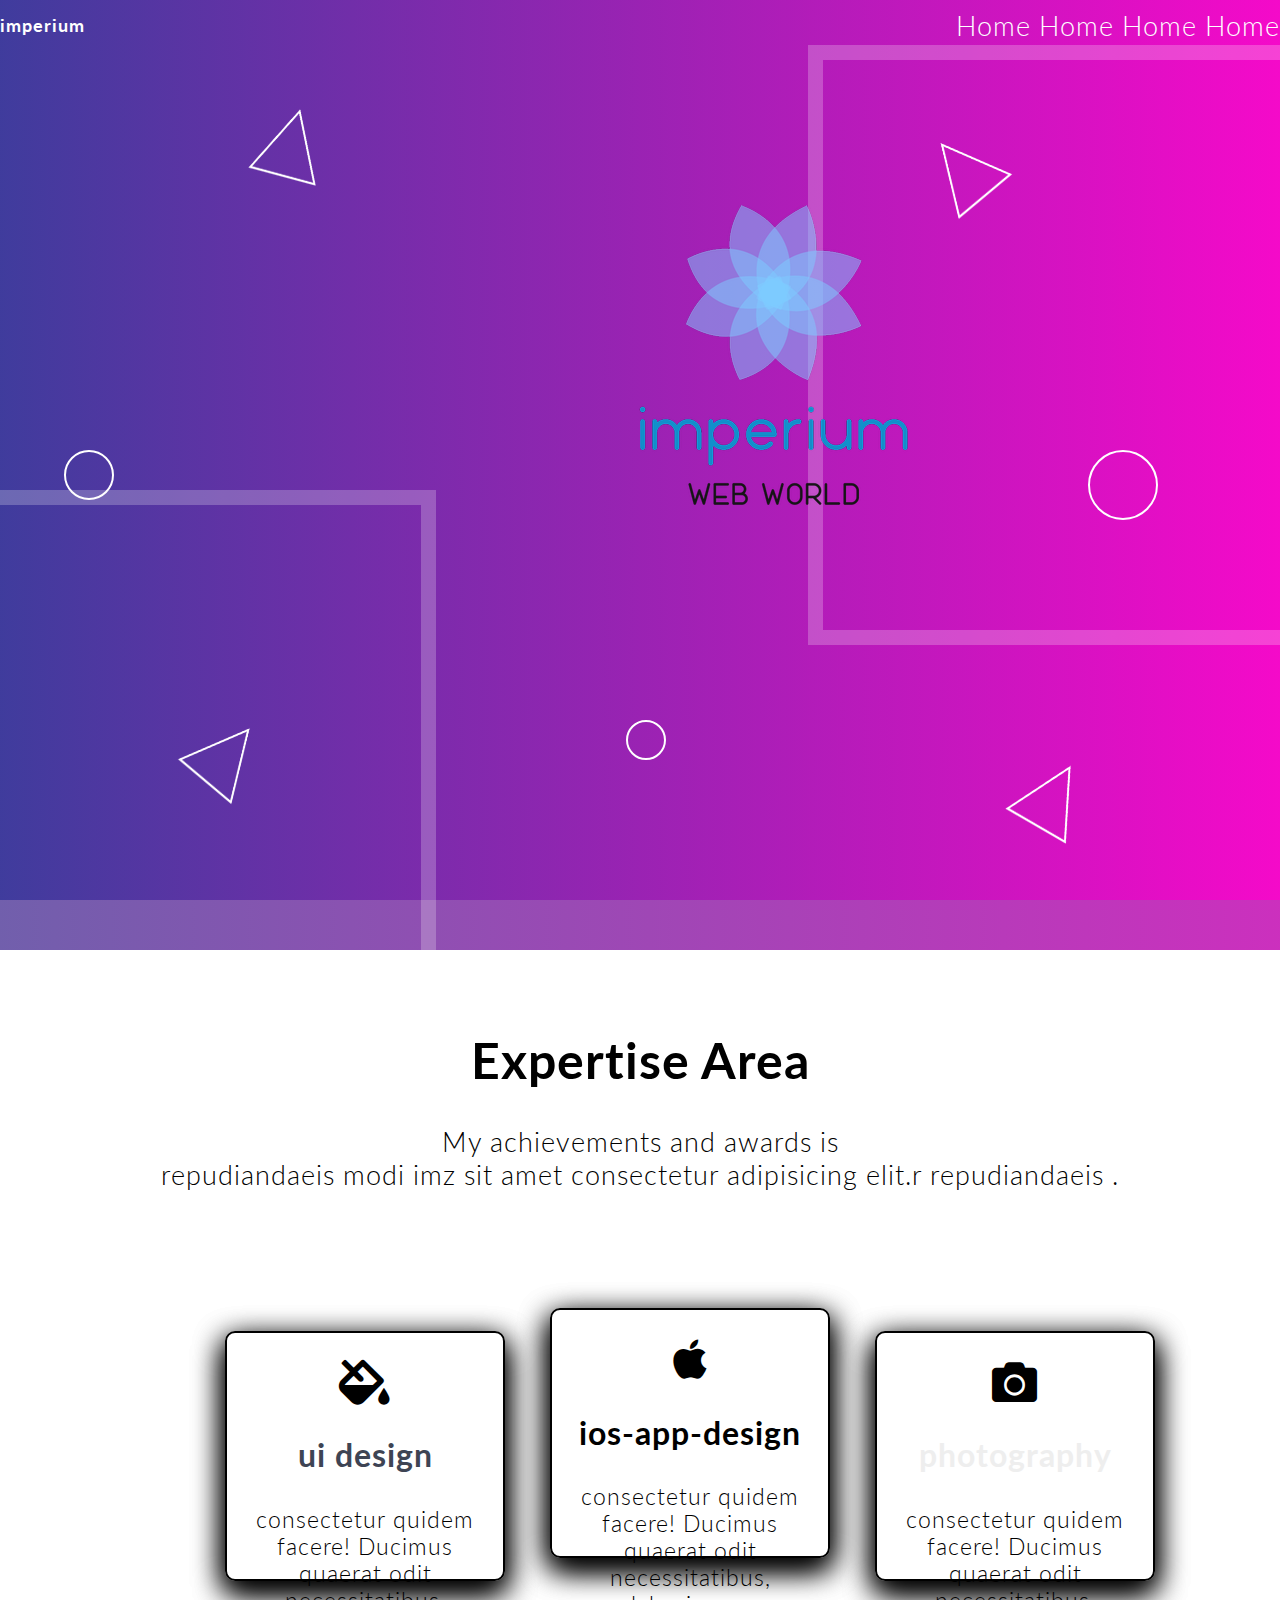
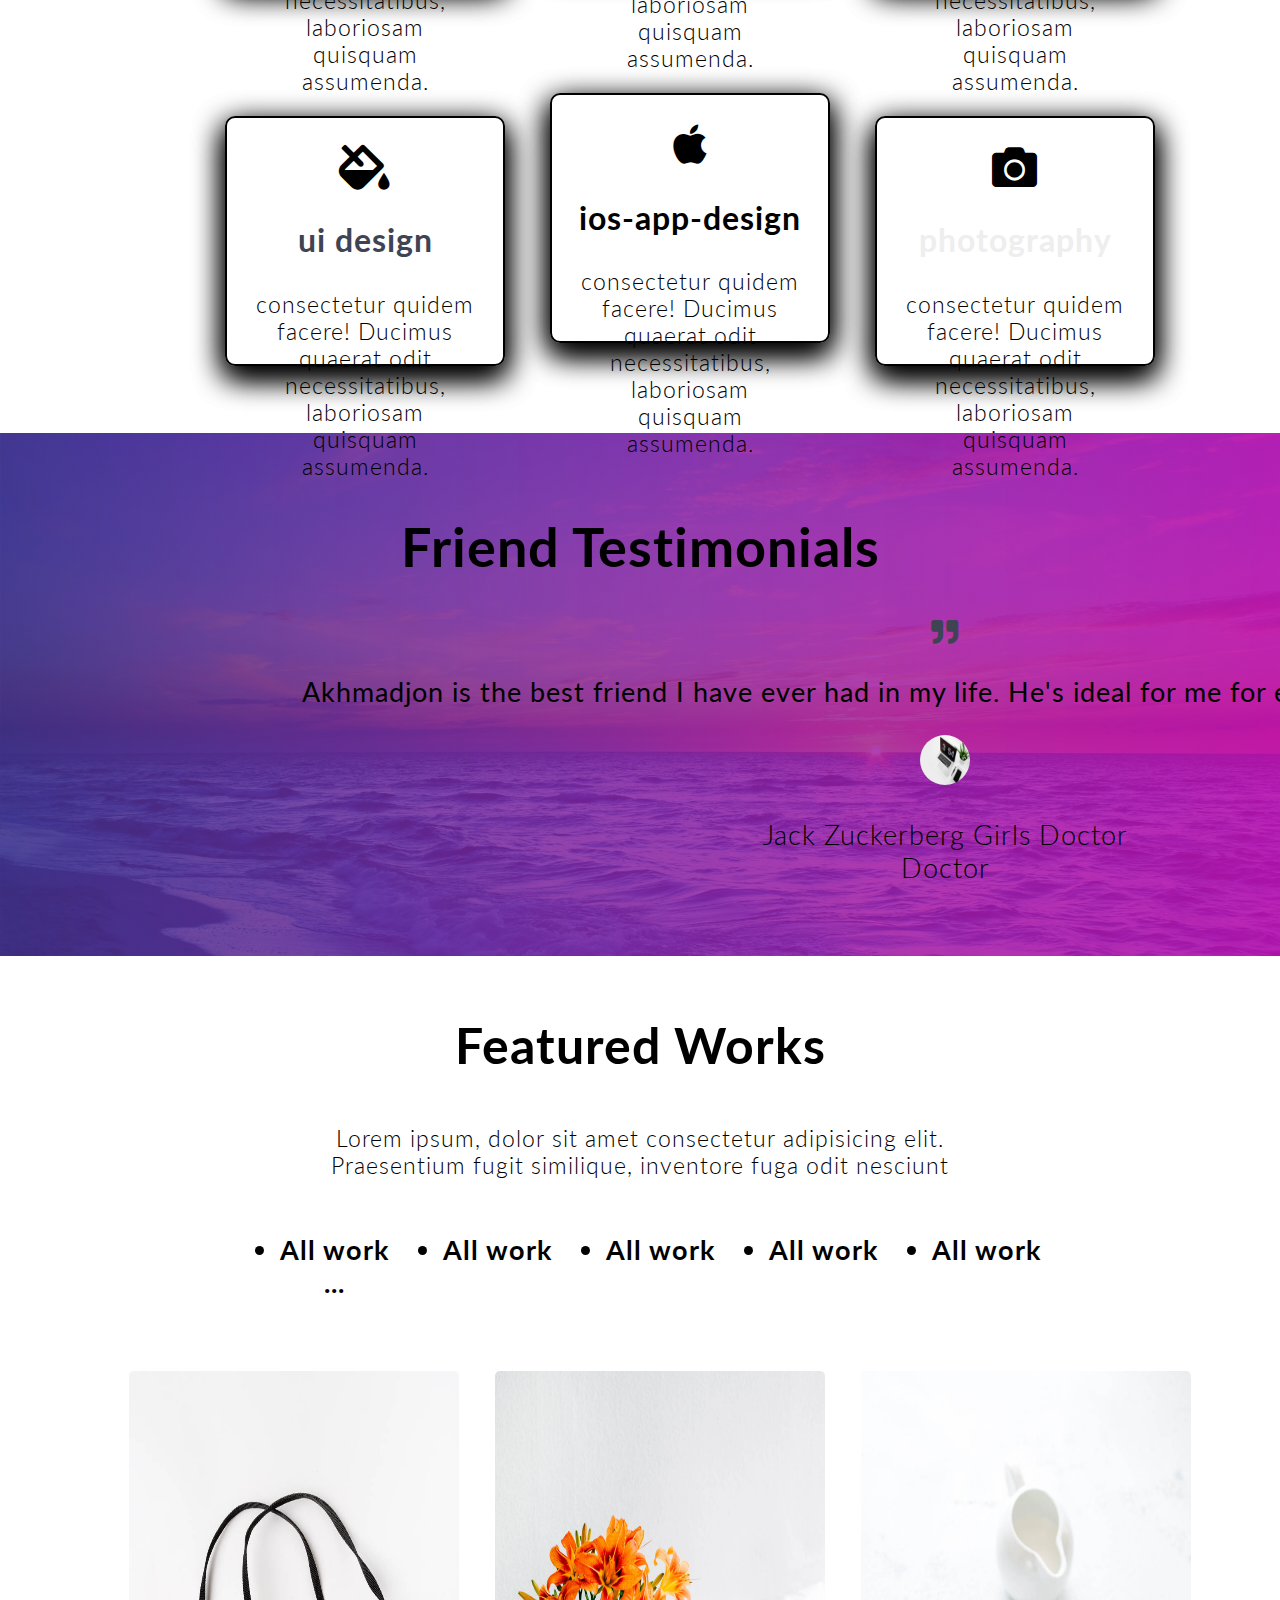
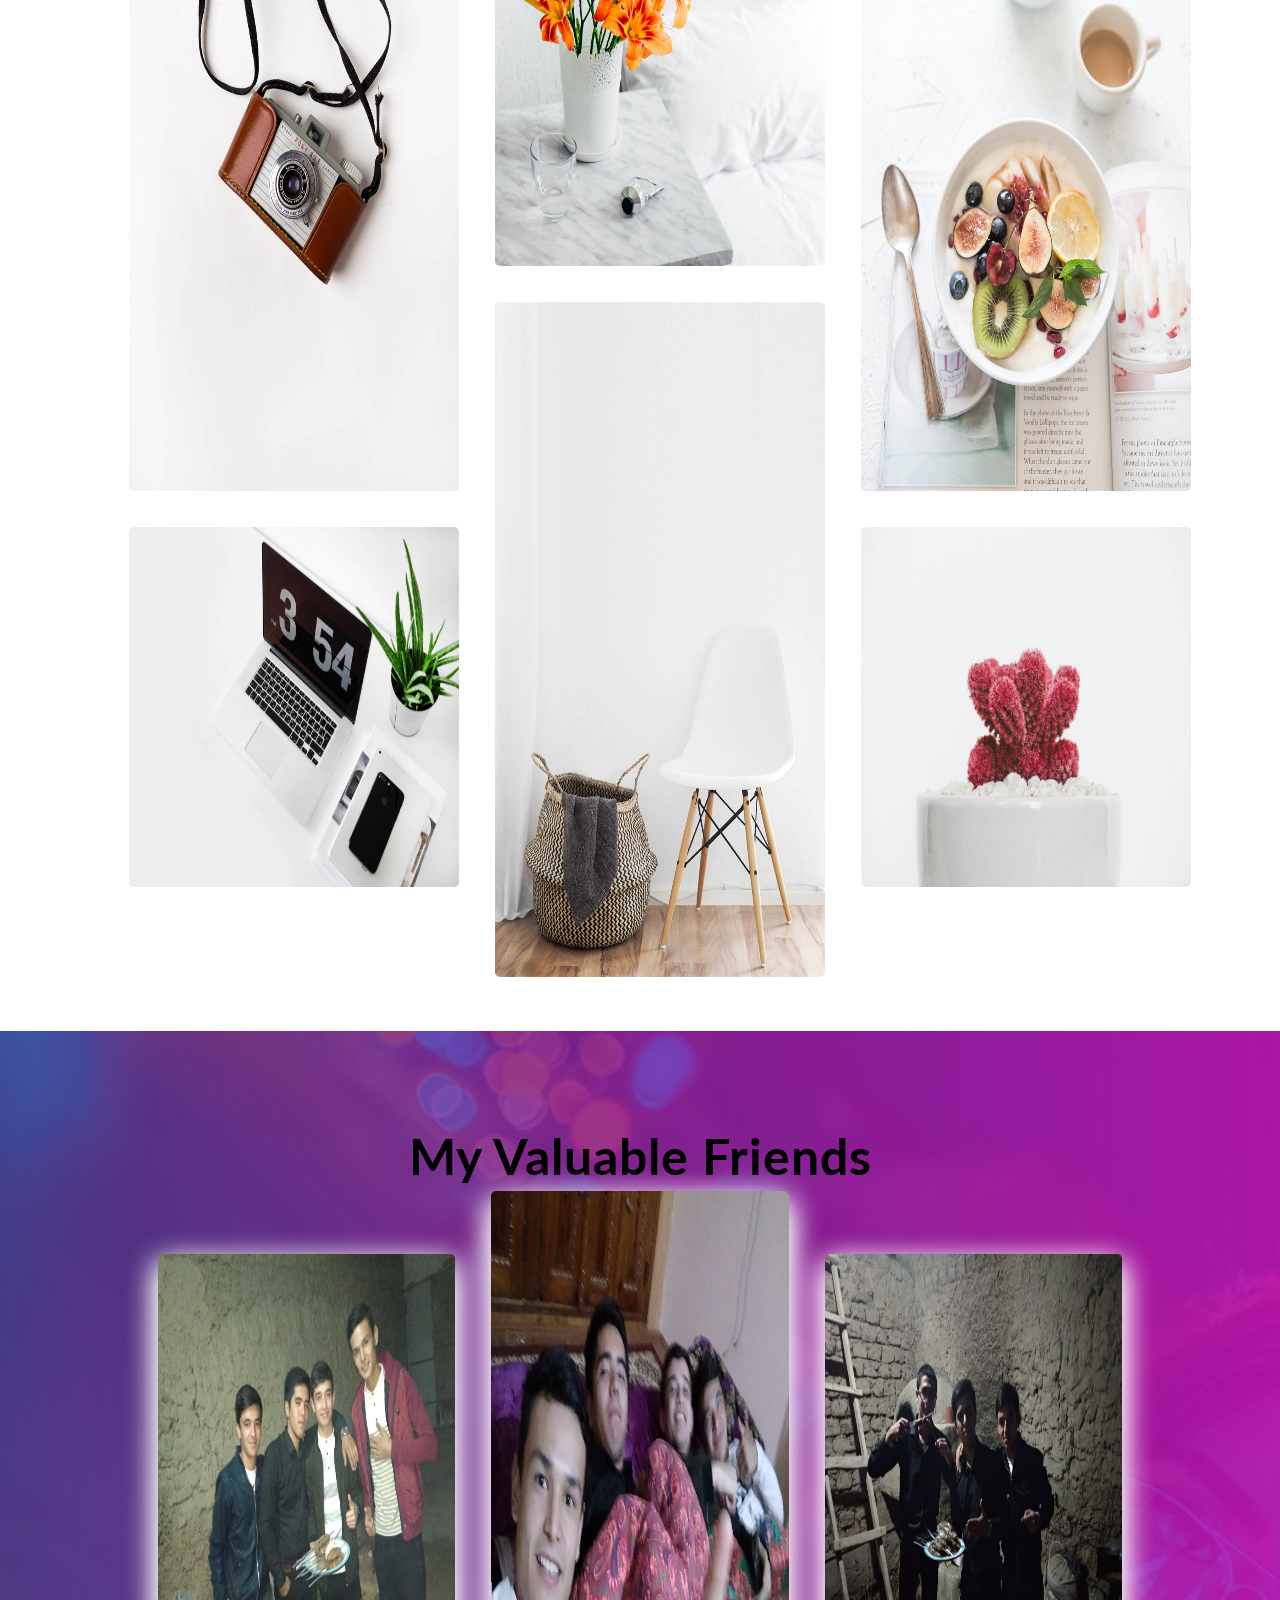
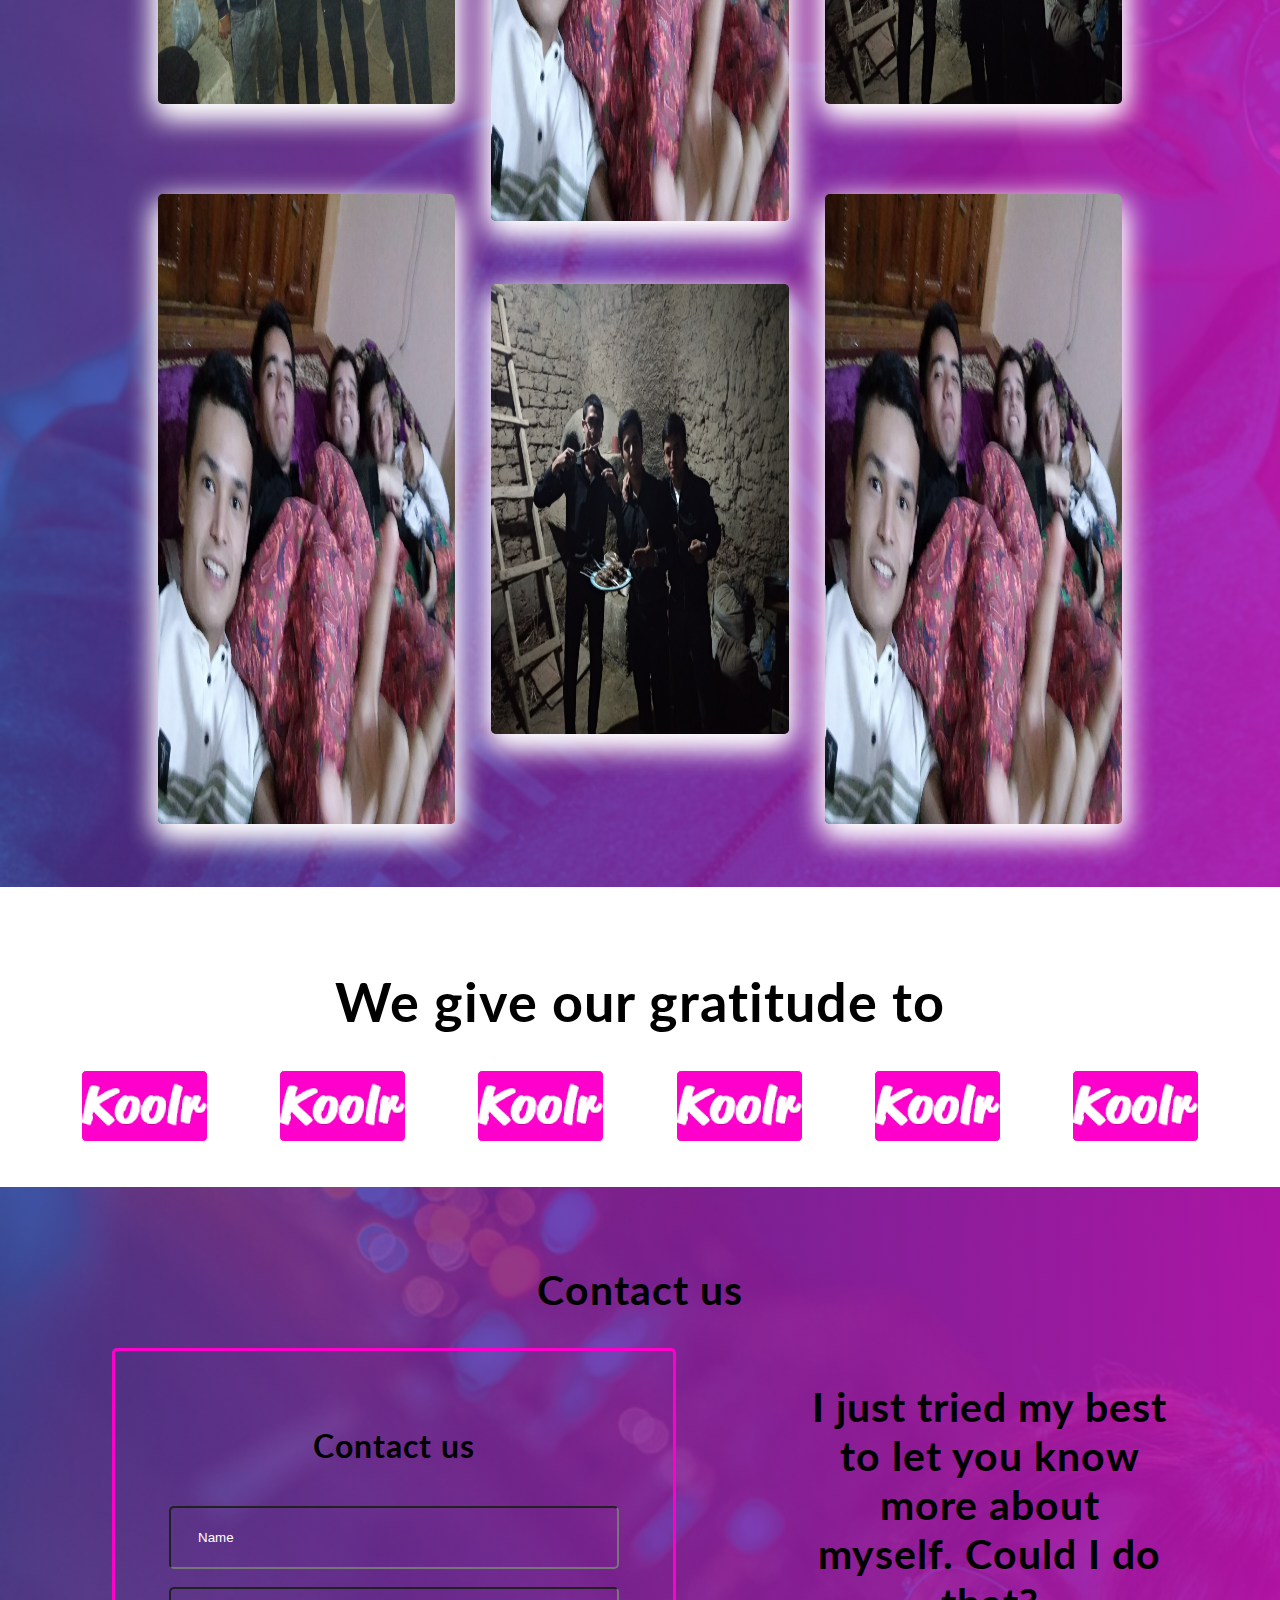
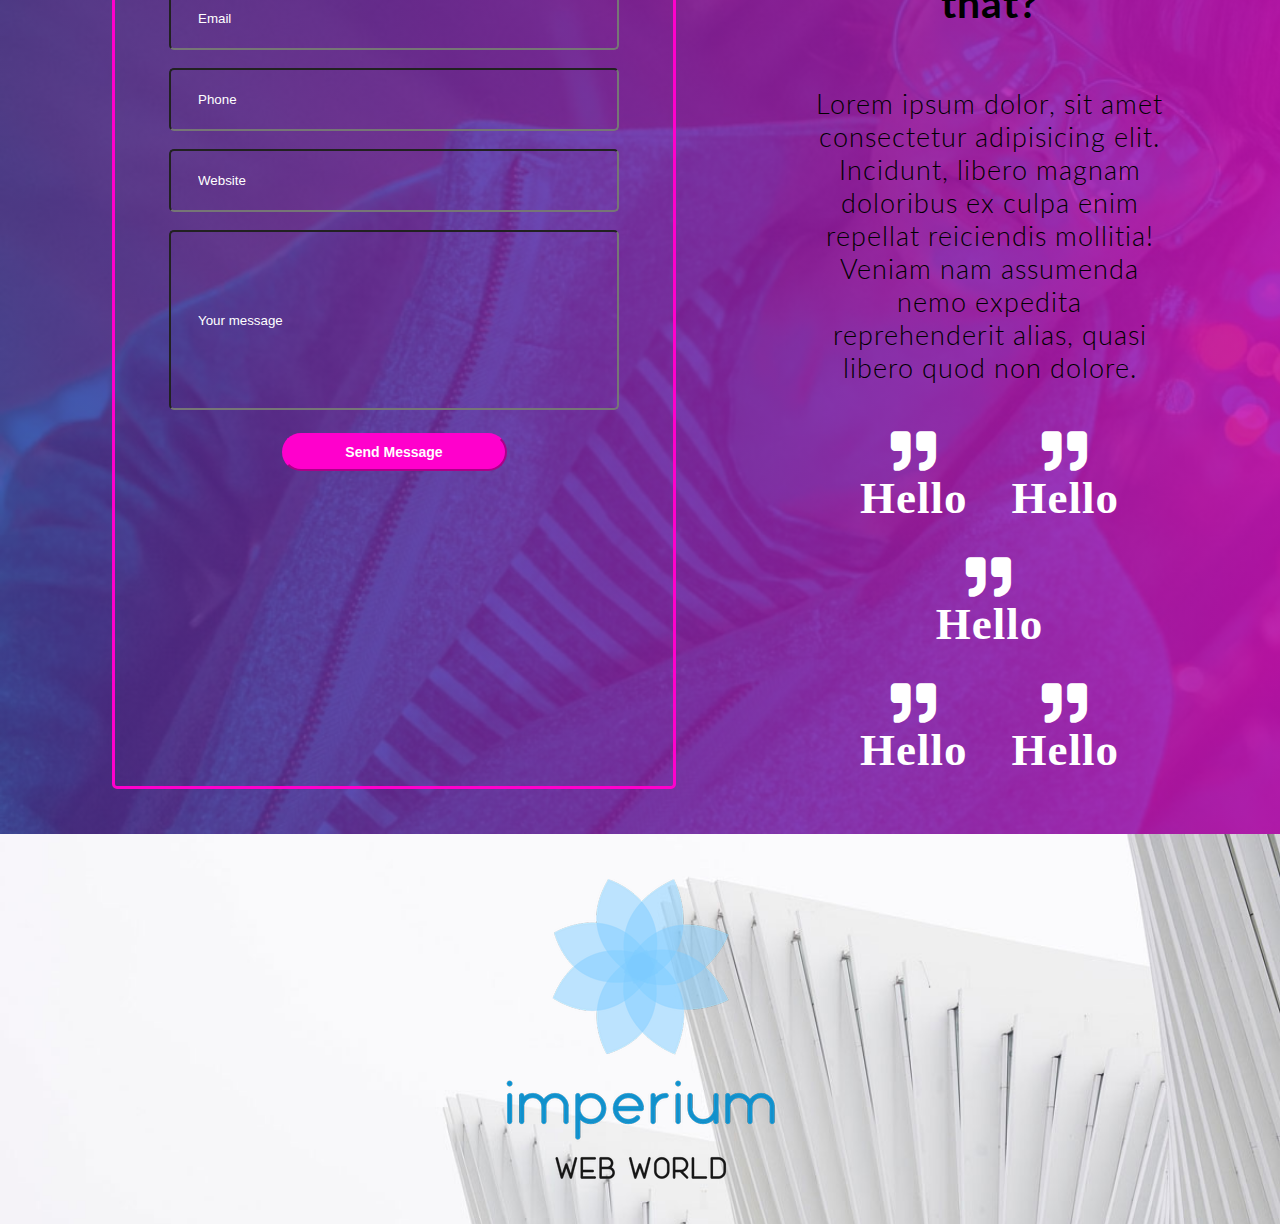
==== index.html @ 7dd5c749 "added comment to my friend Jamshid git log" ====
<!DOCTYPE html>
<html lang="en">

<head>
    <meta charset="UTF-8">
    <meta name="viewport" content="width=device-width, initial-scale=1.0">
    <meta http-equiv="X-UA-Compatible" content="ie=edge">
    <title>My Portfolio</title>
    <link rel="shortcut icon" href="img/lion.png">
    <link rel="stylesheet" href="https://cdnjs.cloudflare.com/ajax/libs/font-awesome/5.11.2/css/all.min.css">
    <link href="https://fonts.googleapis.com/css?family=Great+Vibes&display=swap" rel="stylesheet">
    <link href="https://fonts.googleapis.com/css?family=Lato&display=swap" rel="stylesheet">
    <link href="https://fonts.googleapis.com/css?family=Poppins&display=swap" rel="stylesheet">
    <link rel="stylesheet" href="css/style-old.css">
    <link rel="stylesheet" href="css/style.css">
    <link rel="stylesheet" href="css/extra-files.css">
</head>

<body> 
    <section id="home">
        <header>
            <nav>
               <h1>imperium</h1>
               <div>
                <a href="#">Home</a>
                <a href="#">Home</a>
                <a href="#">Home</a>
                <a href="#">Home</a>
               </div>

            </nav>
        </header>
        
        <div class="jumbotron d-flex align-items-center">
            <div class="imperium container text-center">
             <img class=" display-top mb-4" src="img/imperium real logo.png" alt="">
             
            </div>
            <div class="rectangle-1"></div>
            <div class="rectangle-2"></div>
            <div class="rectangle-transparent-1"></div>
            <div class="rectangle-transparent-2"></div>
            <div class="circle-1"></div>
            <div class="circle-2"></div>
            <div class="circle-3"></div>
            <div class="triangle triangle-1">
                <img src="img/obj_triangle.png" alt="">
            </div>
            <div class="triangle triangle-2">
                <img src="img/obj_triangle.png" alt="">
            </div>
            <div class="triangle triangle-3">
                <img src="img/obj_triangle.png" alt="">
            </div>
            <div class="triangle triangle-4">
                <img src="img/obj_triangle.png" alt="">
            </div>
          </div>	<!-- Features Section-->
    </section>


    <!-------------------------------------------------------------------------------------------------- -->
    <!-------------------------------------------------------------------------------------------------- -->

    <!-----                    EXPERTISE AREA START                             ------------------------ -->
    <!-------------------------------------------------------------------------------------------------- -->
    <!-------------------------------------------------------------------------------------------------- -->



    <section id="expertise-area">
        <h3 id="expertise-area-text">Expertise Area</h3>
        <p id="expertise-area-p">My achievements and awards is  <br> repudiandaeis modi imz sit amet consectetur adipisicing elit.r repudiandaeis .</p>
        <div id="divisions">
            <div class="display-bottom shadow" id="ui-design">
                <i class="fas fa-fill-drip"></i>
                <h3>ui design</h3>
                <p> consectetur quidem facere! Ducimus quaerat odit necessitatibus, laboriosam quisquam assumenda.</p>
            </div>
            <div class=" display-bottom shadow" id="ios-app-design">
                <i  id="ios" class="fab fa-apple"></i>
                <h3 id="ios-design">ios-app-design</h3>
                <p> consectetur quidem facere! Ducimus quaerat odit necessitatibus, laboriosam quisquam assumenda.</p>
            </div>
            <div class=" display-bottom shadow" id="photography">
                <i class="fas fa-camera"></i>
                <h3>photography</h3>
                <p> consectetur quidem facere! Ducimus quaerat odit necessitatibus, laboriosam quisquam assumenda.</p>
            </div>
        </div>
        <div id="divisions">
            <div class="display-bottom shadow" id="ui-design">
                <i class="fas fa-fill-drip"></i>
                <h3>ui design</h3>
                <p> consectetur quidem facere! Ducimus quaerat odit necessitatibus, laboriosam quisquam assumenda.</p>
            </div>
            <div class="display-bottom shadow" id="ios-app-design">
                <i  id="ios" class="fab fa-apple"></i>
                <h3 id="ios-design">ios-app-design</h3>
                <p> consectetur quidem facere! Ducimus quaerat odit necessitatibus, laboriosam quisquam assumenda.</p>
            </div>
            <div class="display-bottom shadow" id="photography">
                <i class="fas fa-camera"></i>
                <h3>photography</h3>
                <p> consectetur quidem facere! Ducimus quaerat odit necessitatibus, laboriosam quisquam assumenda.</p>
            </div>
        </div>
   
    </section>
     <!--                         TESTIMONIALS START                                 ------------------------ -->
    <!--                         TESTIMONIALS START                                 ------------------------ -->
    <!--                         TESTIMONIALS START                                 ------------------------ -->
    <!--                         TESTIMONIALS START                                 ------------------------ -->
    <section id="testimonials">
        <h1>Friend Testimonials</h1>
       <div id="testi-container">
                <div class="testi-sections" id="testi-first">
                    <i  id="ios" class="fas fa-quote-right"></i>
                    <p><b>Akhmadjon is the best friend I have ever had in my life.
                        He's ideal for me for extrovert people like me.</b></p>
                    <div>
                        <img class=" testi-img" src="img/photo-4.jpg" alt="">
                        <p>Jack Zuckerberg Girls Doctor  <br> Doctor</p>
                    </div>
                </div>
                <div class="testi-sections" id="testi-second">
                    <i  id="ios" class="fas fa-quote-right"></i>
                    <p><b>Akhmadjon is the best friend I have ever had in my life.
                        He's ideal for me for extrovert people like me.</b></p>
                        <img class="testi-img" src="img/photo-4.jpg" alt="">
                        <p>Jack Zuckerberg  <br> Doctor</p>
                </div>
                <div class="testi-sections" id="testi-third">
                    <i  id="ios" class="fas fa-quote-right"></i>
                    <p><b>Akhmadjon is the best friend I have ever had in my life.
                        He's ideal for me for extrovert people like me.</b></p>
                        <img class="testi-img" src="img/photo-4.jpg" alt="">
                        <p>Jack Zuckerberg  <br> Doctor</p>
                </div>
       </div>
      
    </section>
  

    <!-------------------------------------------------------------------------------------------------- -->
    <!-------------------------------------------------------------------------------------------------- -->

    <!--                    FEATURED WORKS START                                   ------------------------ -->
    <!-------------------------------------------------------------------------------------------------- -->
    <!-------------------------------------------------------------------------------------------------- -->

        <section id="featured-works">
            <div id="f-w-child">
                <h3>Featured Works</h3>
            <p>Lorem ipsum, dolor sit amet consectetur adipisicing elit. <br> Praesentium fugit similique, inventore fuga odit nesciunt</p>
            </div>
            <ul id="work-categories">
                <li>All work <br><span>...</span></li>
                <li>All work</li>
                <li>All work</li>
                <li>All work</li>
                <li>All work</li>
            </ul>
        <ul id="img-con">
            <div id="img-div">
                <img class="image" src="img/photo-1.jpg" alt="">
            </div>
            <div id="img-div-2">
                <img class="image" src="img/photo-6.jpg" alt="">
            </div>
            <div id="img-div">
                <img class="image" src="img/photo-2.jpg" alt="">
            </div>
            <div id="img-div-4">
                <img class="image" src="img/photo-4.jpg" alt="">
            </div>
            <div id="img-div-3">
                <img class="image" src="img/photo-7.jpg" alt="">
            </div>
            <div id="img-div-4">
                <img class="image" src="img/photo-9.jpg" alt="">
            </div>
            
        </ul>
        </section>
    
   


   


    <!--                                             MY VALUABLE FRIENDS           ------------------------ -->
    <!--                                             MY VALUABLE FRIENDS           ------------------------ -->
    <!--                                             MY VALUABLE FRIENDS           ------------------------ -->
    <!--                                             MY VALUABLE FRIENDS           ------------------------ -->

    <section id="valuable-friends">
        <h3> My Valuable Friends</h3>
        <div id="val-friends-img">
            <img id="small-img" class="image val-fri-img"    src="img/Omon, Jamshid, Ismoil & ME.jpg" alt="">
            <img id="big-img" class="image val-fri-img"  src="img/Omon, Jamshid, Ismoil & Me lying.jpg" alt="">
            <img id="small-img" class="image val-fri-img"  src="img/Me, Omon, Jamshid.jpg" alt="">
            <img id="big-img" class="bigger image val-fri-img"  src="img/Omon, Jamshid, Ismoil & Me lying.jpg" alt="">
            <img id="small-img" class="smaller image val-fri-img"  src="img/Me, Omon, Jamshid.jpg" alt="">
            <img id="big-img" class="bigger image val-fri-img"  src="img/Omon, Jamshid, Ismoil & Me lying.jpg" alt="">



        </div>
    
       
    </section>

    <!--                              WHO LOVE TO WORK WITH US                            ------------------------ -->
    <!--                              WHO LOVE TO WORK WITH US                            ------------------------ -->
    <!--                              WHO LOVE TO WORK WITH US                            ------------------------ -->
    <!--                              WHO LOVE TO WORK WITH US                            ------------------------ -->
    <section id="work-lovers">
        <h1>We give our gratitude to</h1>
        <div id="grateful">
            <img src="img/client.png" alt="">
            <img src="img/client.png" alt="">
            <img src="img/client.png" alt="">
            <img src="img/client.png" alt="">
            <img src="img/client.png" alt="">
            <img src="img/client.png" alt="">

            


        </div>
    </section>

    <!--                                     CONTACT US                            ------------------------ -->
    <!--                                     CONTACT US                            ------------------------ -->
    <!--                                     CONTACT US                            ------------------------ -->
    <!--                                     CONTACT US                            ------------------------ -->
    <section id="contact">
        <h2>Contact us</h2>
        <div id="contact-container">
            <div id="table">
                <h3>Contact us</h3>
                <input class="input" type="text" placeholder="Name">
                <input class="input" type="email" placeholder="Email">
                <input class="input" type="number" placeholder="Phone">
                <input class="input" type="text" placeholder="Website">
                <input id="input-big" type="text" placeholder="Your message">
                <button class="button" >Send message</button>
            </div>
            <div id="table-info">
                <h2>I just tried my best to let you know more about myself. Could I do that?</h2>
                <p>Lorem ipsum dolor, sit amet consectetur adipisicing elit. Incidunt, libero magnam doloribus ex culpa enim repellat reiciendis mollitia! Veniam nam assumenda nemo expedita reprehenderit alias, quasi libero quod non dolore.</p>
                <div id="table-icons">
                    <i  id="ios" class="fas fa-quote-right"><br> Hello</i>
                    <i  id="ios" class="fas fa-quote-right"><br> Hello</i>
                    <i  id="ios" class="fas fa-quote-right"><br> Hello</i> <br>
                    <i  id="ios" class="fas fa-quote-right"><br> Hello</i>
                    <i  id="ios" class="fas fa-quote-right"><br> Hello</i>


                    
                </div>
            </div>
        </div>
    </section>
    <!--                                     FOOTER                            ------------------------ -->
    <!--                                     FOOTER                            ------------------------ -->
    <!--                                     FOOTER                            ------------------------ -->
    <!--                                     FOOTER                            ------------------------ -->
    <section id="footer">
      <img src="img/imperium real logo.png" alt="">
    </section>


    


    
    

    







</body>

</html>
---- css/style-old.css ----
*,
*::before,
*::after {
    box-sizing: border-box;
    
}

:root {
    --main-color: linear-gradient(to right, rgba(16,15,15,0.8),rgba(0,0,0,0.44));
    --black-color: #3e4454;
    --red-color: #fc033d;
    --white-color: #eee;
    --extra-color:linear-gradient(to right,rgba(43, 226, 48, 0.7),rgba(33, 150, 243, 0.6));
}

body {
    margin: 0;
    padding: 0;
    background-repeat: no-repeat;
    background-size: cover;
    letter-spacing: 1px;
    overflow-x: hidden;
    font-family: 'Lato', sans-serif;
    font-weight: 300;
    font-size: 3vh;
}
body p {
    font-size: 3vh;
    
}
#f-w-1 {
    position: relative;
}
#img-text-transparent {
    position: absolute;
    display: none;
    color: white;
    top: 50%;
    bottom: 50%;
    left: 50%;
    right: 50%;
}
#f-w-1:hover > #img-text-transparent {
    display: block;
}





button:hover {
    transform: scale(1.1);
    transition: 0.1s;
}
button {
    transition: 0.1s;
}
#nav-links {
    font-family: 'poppins'sans-serif;
    font-size: 14px;
    
}

@font-face {
    font-family: 'lato',sans-serif;
    src: url(../assets/fonts/Trueno-FontZillion/Fonts/truenobd.otf);
}

h1,
h2,
h3,
h4,
h5,
h6,
p {
    font-family: 'lato',sans-serif;
    color: black;
}
#home-info {
    font-size: 4vh;
}
#icons a{
    color: white;
    
}

.container {
    width: 100%;
    max-width: 1200px;
    color: black;
    margin: auto;
    padding: 20px;
}

.section-title {
    position: relative;
    padding-left: 30px;
}

.section-title::before {
    content: '';  /*              Ask              */
    position: absolute;
    left: 0;
    top: 50%;
    width: 20px;
    height: 2px;
    background: #000;
}
.text-center {
    margin-left: 43vh;
    text-align: center;
    align-items: center;

}
.text-center h1 {
    color: #fff;
    font-family: sans-serif;
}


/* ------------------------------------ */


/*                 HEADER                */


/* ------------------------------------ */

nav {
    position: relative;
    top: 0;
    left: 0;
    right: 0;
    height: 50px;
    width: 100%;
    color: black;
    z-index: 999;
    color: white;
    
}
header a,p {
    color: white;
    font-size: 14px;
}
header h1 {
    color: #fff;
    font-size: 18px;
    font-weight: bold;
}
#lang-list {
    display: none;
}
#burger-menu {
    display: none;
}


nav {
    display: flex;
    align-items: center;
    justify-content: space-between;
    height: 50px;
}

nav a {
    text-decoration: none;
    font-size: 3vh;
}

#logo {
    height: 10px;
    vertical-align: middle;
}

nav #nav-links a {
    margin: 0 5px;
}


/* -------------------------------------- */


/* ----------   HOME SECTION   ---------- */


/* -------------------------------------- */

#home {
    background: linear-gradient(to right, rgba(75, 52, 150, 0.79),rgba(196, 17, 180, 0.87)), url(https://cdn.pixabay.com/photo/2016/06/02/02/33/triangles-1430105_960_720.png);
    background-size: cover;
    /* max-width: 200vh; */
    clear: both;

}

#home .container {
    display: flex;
    position: relative;
    align-items: flex-end;
}

.display-top {
    animation: 1s fadeInFromTop cubic-bezier(0.785, 0.135, 0.15, 0.86) 1s forwards;
    animation-delay: .8s;
}
.display-left {
    animation: 1s fade-in-left cubic-bezier(0.785, 0.135, 0.15, 0.86) 1s forwards;
    animation-delay: .8s;
}
.display-bottom {
    animation: 1s fadeInFromBottom cubic-bezier(0.785, 0.135, 0.15, 0.86) 1s forwards;
    animation-delay: .8s;
}
.display-bottom:hover {
    transform: translateY(-10%) ;
}

.mb-4 {
    margin-left: 20%;
    margin-top: 15vh;
    /* margin: auto; */
}








   /* ------------------------------------------------------------------------------------------------------- */
   /* ------------------------------------------------------------------------------------------------------- */
   /* --------------------------- EXPERTISE AREA START ------------------------------------------------------- */
   /* ------------------------------------------------------------------------------------------------------- */
   /* ------------------------------------------------------------------------------------------------------- */



#expertise-area {
    /* background-image: url(../img/bg-white.jpg); */
    /* background-size: cover; */
    padding: 5vh;
    text-align: center;
    justify-content: center;
    min-height: 100vh;
    color: black;
    position: relative;
    /* margin-top: 100px; */
    
}
#expertise-area p {
    color: black;
}
#expertise-area img {
    width: 5vh;
    height: 5vh;
}
#expertise-area-text {
    line-height: 30px;
    font-size: 50px;
    color: #000;
}
#expertise-area i {
    font-size: 5vh;
    /* color: #eee; */
}
     
#expertise-area-p {
    font-size: 3vh;
    color: #000;
}
#divisions {
    display: flex;
    justify-content: center;
    width: 100%;
    align-items: center;
}
.shadow {
    box-shadow: 0 10px 30px 0 rgba(0, 0, 0 ), 0 10px 30px 0 rgba(0, 0, 0);
}
#divisions div {
    border: 2px solid ;
    text-align: center;
    width: 280px;
    height: 250px;
    margin-top: 10vh;
    border-radius: 10px;
    transition: 0.3s;
    padding: 3vh;
    

}
#divisions div:hover {
    transform: translateY(-10%);
    transition: 0.3s;
}
#divisions p {
    color:black;
    font-size: 2.5vh;
}
#ui-design {
    margin-left: 100px;
}
#ui-design h3 {
    color: var(--black-color);
}
#ios-app-design {
    margin-left: 5vh;
    margin-bottom: 5vh;
    
}
#ios-app-design h3, #ios {
    color: var(--extra-color);
}
#photography {
    margin-left: 5vh;
}
#photography h3, i {
    color: var(--white-color);
}
.buttons {
    height: 6vh;
    width: 15vh;
    border: 3px solid black;
    color: black;
    border-radius: 3px;
    font-size: 2.5vh;
    background-color: transparent;
}  
#about-btn {
    height: 6vh;
    width: 15vh;
    border: 3px solid black;
    color: red;
    border-radius: 3px;
    font-size: 2.5vh;
    background-color: transparent;
}
#btn1 {
    background: linear-gradient(to right,rgba(43, 226, 48, 0.7),rgba(33, 150, 243, 0.6)),url(https://image.freepik.com/free-vector/_23-2148273610.jpg);
   
}
#btn2 {
    margin-left: 5vh;
    background-color: transparent;
}
   /* ------------------------------------------------------------------------------------------------------- */
   /* ------------------------------------------------------------------------------------------------------- */
   /* --------------------------- EXPERTISE AREA FINISH ------------------------------------------------------- */
   /* ------------------------------------------------------------------------------------------------------- */
   /* ------------------------------------------------------------------------------------------------------- */



/*    ---------------------------------Testimonials ---------------------------------------------------------- */


#testimonials {
    background: linear-gradient(to right, rgba(75, 52, 150, 0.79),rgba(196, 17, 180, 0.87)), url(../img/sea\ wallpaper.jpg);
    background-size: cover;
    text-align: center;
    padding: 5vh;
    color: var(--black-color);
    width: 100%;
    
    

}
#testi-container {
    display: flex;
    width: 6790px;
    text-align: center;
    
    position: relative;
    
}
.testi-img {
    width: 50px;
    height: 50px;
    border-radius: 50%;
}
.testi-sections {
    width: 200vh;
    margin-right: 10px;
    animation: carousel infinite forwards;
    animation-duration: 3s;
    transition: 3s;
   
    
}
    /* ------------------------------------------------------------------------------------------------------- */
   /* ------------------------------------------------------------------------------------------------------- */
   /* --------------------------- FEATURED WORKS START ------------------------------------------------------- */
   /* ------------------------------------------------------------------------------------------------------- */
   /* ------------------------------------------------------------------------------------------------------- */

#featured-works {
    background-color: white;
       width: 100%;
       background-size: cover;
       min-height: 100vh;
       margin: 0;
       top: 0;
       padding: 1vh;
       text-align: center;
       

}
#featured-works h3 {
    font-size: 50px;
    color: var(--black-color);
}
#featured-works p {
    font-size: 2.5vh;
}
#featured-works li {
    font-weight: bold;
}
#featured-works h3, p, li {
    /* text-align: center; */
    color: #000;
}


#work-categories {
    display: flex;
    justify-content: center;
}
#work-categories li {
    margin: 3vh;
    /* margin: 0; */
}

#img-con {
    width: 100%;
    display: flex;
    justify-content: center;
    flex-wrap: wrap;
}
#img-div {
    width: 27%;
    height: 80vh;
    margin: 2vh;
}
#img-div-2 {
    width: 27%;
    height: 55vh;
    margin: 2vh;
}
#img-div-3 {
    width: 27%;
    height: 75vh;
    margin: 2vh;
    top: -10vh;
    margin-top: -23vh;
}
#img-div-4 {
    width: 27%;
    height: 40vh;
    margin: 2vh;
}
.image:hover {
    opacity: 0.6;
    transition: ease-in-out 0.1s;
}

.image {
    width: 100%;
    height: 100%;
    border-radius: 5px;
    transition: 0.1s;
}

/* ------------------------------------------------------------------------------------------------------- */
/* ------------------------------------------------------------------------------------------------------- */
/* --------------------------- MY VALUABLE FRIENDS ------------------------------------------------------- */
/* ------------------------------------------------------------------------------------------------------- */
/* ------------------------------------------------------------------------------------------------------- */
#valuable-friends {
    background: linear-gradient(to right, rgba(75, 52, 150, 0.79),rgba(196, 17, 180, 0.87)), url(../img/bg.jpg);
    text-align: center;
    padding: 5vh;
    background-size: cover;
    width: 100%;
}
#valuable-friends>p {
    width: 81vh;
    margin: auto;
    padding: 1vh;
}
#valuable-friends h3 {
    font-size: 50px;
    color: #000;
}
#valuable-friends h4 {
    color: var(--white-color);
}
#val-friends-img {
    display: flex;
    flex-wrap: wrap;
    margin-left: 0;
    justify-content: center;
}
.val-fri-img {
    width: 25%;
    margin: 2vh;
    box-shadow: 0 10px 30px 0 rgb(255, 255, 255), 0 10px 30px 0 rgb(255, 255, 255);

}
#big-img {
    height: 70vh;
    margin-top: -5vh;
}
#small-img {
    margin-bottom: -55vh;
    height: 50vh;
}
.bigger {
    margin-top: -55vh;
}
.smaller {
    margin-top: 5vh;
}


/* ------------------------------------------------------------------------------------------------------- */
/* ------------------------------------------------------------------------------------------------------- */
/* ---------------------------          GRATITUDE         ------------------------------------------------------- */
/* ------------------------------------------------------------------------------------------------------- */
/* ------------------------------------------------------------------------------------------------------- */
#work-lovers {
    text-align: center;
    padding: 5vh;
}
#grateful {
    display: flex;
    justify-content: center;
    justify-content: space-around;
}
#work-lovers img {
    color: black;
    background-color: #ff00cc;
    border: 1px solid white;
    border-radius: 5px;
}
/* ------------------------------------------------------------------------------------------------------- */
/* ------------------------------------------------------------------------------------------------------- */
/* --------------------------- CONTACT US        ------------------------------------------------------- */
/* ------------------------------------------------------------------------------------------------------- */
/* ------------------------------------------------------------------------------------------------------- */
#contact {
    text-align: center;
    background: linear-gradient(to right, rgba(75, 52, 150, 0.79),rgba(196, 17, 180, 0.87)), url(../img/bg.jpg);
    background-repeat: no-repeat;
    background-size: cover;
    padding: 5vh;

}
#contact-container {
    display: flex;
    justify-content: center;
    width: 100%;
    text-align: center;
}
#table {
    display: flex;
    flex-direction: column;
    margin-right: 15vh;
    text-align: center;
    align-items: center;
    border: 3px solid #ff00cc ;
    border-radius: 5px;
    padding: 5vh;
}
#table ::placeholder {
    color: white;
}
#table-info {
    display: flex;
    flex-direction: column;
    width: 30%;
}
#table-icons i {
    color: white;
    margin: 2vh;
    font-size: 5vh;
}
.input {
    width: 50vh;
    height: 7vh;
    margin: 1vh;
    border-radius: 5px;
    background-color: transparent;
    padding-left: 3vh;

}
#input-big {
    height: 20vh;
    width: 50vh;
    margin: 1vh;
    border-radius: 5px;
    background-color: transparent;
    padding-left: 3vh;


}
.input:hover {
    border: 2px  #ff00cc solid;
}

#input-big:hover {
    border: 2px  #ff00cc solid;

}
.button {
    font-size: 14px;
    font-weight: 600;
    border-radius: 30px;
    padding: 9px 25px;
    text-transform: capitalize;
    transition: all 0.3s ease 0s;
    width: 25vh;
    margin: 1.5vh;
    background-color: #ff00cc;
    border-color: #ff00cc;
    color: #fff;
}
.button:hover {
    background-color: #453092;
    text-transform: capitalize;
    transition: all 0.3s ease 0s;
}
#footer {
    padding: 5vh;
    text-align: center;
    display: flex;
    justify-content: center;
    align-items: center;
    background-image: url(../img/bg-white.jpg);
    background-size: cover;
    background-repeat: no-repeat;

}
#footer img {
    margin: auto;
}







@media (max-width: 991px) {
    #home {
        min-height: 100vh;
        padding-top: 37px;   
    }
    #home .container {
        align-items: center;
        flex-direction: column;
        text-align: center;
    }
    #home .images {
        width: 65%;
        height: auto;
        margin-top: auto;
        max-width: 400px;
        order:-1;
    }
    #home img {
        width: 65%;
        height: auto;
        margin-top: auto;
    }
    #about-me {
        display: flex;
        flex-direction: column;
        background-color: gray;
        padding: 10px;
    }
    #about-me {
        min-height: 100vh;
        /* padding: 10px; */
        text-align: center;
    }
    #about-info {
        display: flex;
        /* justify-content: space-between; */
        /* margin-left: auto; */
        /* margin-top: 100vh; */
        flex-direction: column;
    }
    #about-me-info {
        margin-left: 0vh;
        font-size: 2.5vh;
        text-align: center;
        order: 1;
        margin-right: 40vh;
    }
    #about-me #small-image {
        order: 1;
    }
    #small-image img {
        height: 40vh;
        width: 40vh;
        margin-right: 40vh;
    }
    #my-skills ul {
        margin-right: 2vh;
    }
    #divisions {
        margin-right: 15vh;
        width: auto;
    }
    #icons {
        order: 1;
    }
    #ed-container {
        margin-left: 0;
        justify-content: center;
    }
    #testi-sections {
        display: flex;
        margin-left: 0;
        justify-content: center;
    }
    #val-friends-img {
        display: flex;
        margin-left: 0;
        display: flex;
        justify-content: center;
    }
    .val-fri-img {
        width: 30%;
        margin: 2vh;
    }
    #footer-child {
      display: flex;  
      flex-direction: column;
      text-align: center;
    }
    #footer-hire-me {
        order: 1;
        margin-left: 0;
        position: relative;
        margin-top: 5vh;
        margin-bottom: 5vh;
    }
    #footer-text {
        order: -1;
        position: relative;
        text-align: center;
        margin-right: 45vh;
    }
    #my-skills p span {
        position: relative;
        right: 0;
    }
   
    #my-skills ul {
    margin-right: 2vh;
    display: flex;
    justify-content: center;
}
#per-details {
    margin-left: 0;
}

}
@media (max-width: 375px) {
        #logo {
            font-size: 12px;
        }
        #nav-links a {
            font-size: 10px;
            margin: 3px;
        }
        #home-info {
            font-size: 3vh;
        }
        #home-scroll {
            display: none;
        }
        #home img {
            width: 100%;
            height: auto;
            margin-top: 8vh;
        }
        #about-info {
            margin-left: 10vh;
        }
        #about-me-info {
            margin-left: 2vh;
            text-align: center;
            order: 1;
            /* margin-right: 15vh; */
        }#about-me-info h3 {
            font-size: 4.2vh;
            color: var(--white-color);
        }
        #about-me-info p {
            /* letter-spacing: 0.5px; */
            width: 31vh;
        }
        #small-image img {
            height: 35vh;
            width: 35vh;
            margin-right: 15vh;
        }
        br {
            display: none;
        }
        #btn2 {
            margin-left: 0;
        }
        #my-skills ul {
            display: flex;
            justify-content: space-between;
            flex-wrap: wrap;
            list-style: none;
            padding: 0;
            flex: 1;
            /* width: 244px; */
            width: 120vh;
            margin-left: -15vh;
        }
        #my-skills h3 {
            font-size: 7vh;
            transform: rotate(360deg);
            position: relative;
            text-align: center;

        }
        #expertise-area-text {
            /* line-height: 30px; */
            font-size: 30px;
            color: #eee;
        }
        #divisions {
            display: flex;
            justify-content: center;
            width: 95%;
            flex-direction: column;
        }
        #divisions div {
            border: 2px solid;
            text-align: center;
            width: 280px;
            height: 200px;
            margin-top: 10vh;
            border-radius: 10px;
            margin-left: 3vh;
        }
        #featured-works h3 {
            font-size: 30px;
            color: var(--white-color);
        }
        #work-categories li {
            margin: 1vh;
        }
        #f-w-images ul {
            display: flex;
            justify-content: center;
            flex-direction: column;
            margin-left: 5vh;
        }
        #f-w-images h5 {
            margin-left: -9vh;
        }
        #ed-container {
            display: flex;
            list-style: none;
            /* margin-left: 100px; */
            justify-content: center;
            flex-direction: column;
            font-size: 15px;
            width: -13vh;
        }
        .ed-sections {
            border: 1px solid black;
            text-align: center;
            width: 45vh;
            margin: 5px;
            margin-left: -5vh;
        }
        
        #testi-sections {
            display: flex;
            margin-left: 0;
            justify-content: center;
            flex-direction: column;
            margin-left: -10vh;
        }
        #l-n-sections {
            display: flex;
            text-align: center;
            flex-direction: column;
        }
    }
---- css/style.css ----
.margin-1 {
  margin: 1;
}

.margin-2 {
  margin: 2;
}

.margin-3 {
  margin: 3;
}

.margin-4 {
  margin: 4;
}

.margin-5 {
  margin: 5;
}

.margin-6 {
  margin: 6;
}

.margin-7 {
  margin: 7;
}

.margin-8 {
  margin: 8;
}

.margin-9 {
  margin: 9;
}

.margin-10 {
  margin: 10;
}

.margin-11 {
  margin: 11;
}

.margin-12 {
  margin: 12;
}

.margin-13 {
  margin: 13;
}

.margin-14 {
  margin: 14;
}

.margin-15 {
  margin: 15;
}

.margin-16 {
  margin: 16;
}

.margin-17 {
  margin: 17;
}

.margin-18 {
  margin: 18;
}

.margin-19 {
  margin: 19;
}

.margin-20 {
  margin: 20;
}

.margin-21 {
  margin: 21;
}

.margin-22 {
  margin: 22;
}

.margin-23 {
  margin: 23;
}

.margin-24 {
  margin: 24;
}

.margin-25 {
  margin: 25;
}

.margin-26 {
  margin: 26;
}

.margin-27 {
  margin: 27;
}

.margin-28 {
  margin: 28;
}

.margin-29 {
  margin: 29;
}

.margin-30 {
  margin: 30;
}

.margin-31 {
  margin: 31;
}

.margin-32 {
  margin: 32;
}

.margin-33 {
  margin: 33;
}

.margin-34 {
  margin: 34;
}

.margin-35 {
  margin: 35;
}

.margin-36 {
  margin: 36;
}

.margin-37 {
  margin: 37;
}

.margin-38 {
  margin: 38;
}

.margin-39 {
  margin: 39;
}

.margin-40 {
  margin: 40;
}

.margin-41 {
  margin: 41;
}

.margin-42 {
  margin: 42;
}

.margin-43 {
  margin: 43;
}

.margin-44 {
  margin: 44;
}

.margin-45 {
  margin: 45;
}

.margin-46 {
  margin: 46;
}

.margin-47 {
  margin: 47;
}

.margin-48 {
  margin: 48;
}

.margin-49 {
  margin: 49;
}

.margin-50 {
  margin: 50;
}

.margin-51 {
  margin: 51;
}

.margin-52 {
  margin: 52;
}

.margin-53 {
  margin: 53;
}

.margin-54 {
  margin: 54;
}

.margin-55 {
  margin: 55;
}

.margin-56 {
  margin: 56;
}

.margin-57 {
  margin: 57;
}

.margin-58 {
  margin: 58;
}

.margin-59 {
  margin: 59;
}

.margin-60 {
  margin: 60;
}

.margin-61 {
  margin: 61;
}

.margin-62 {
  margin: 62;
}

.margin-63 {
  margin: 63;
}

.margin-64 {
  margin: 64;
}

.margin-65 {
  margin: 65;
}

.margin-66 {
  margin: 66;
}

.margin-67 {
  margin: 67;
}

.margin-68 {
  margin: 68;
}

.margin-69 {
  margin: 69;
}

.margin-70 {
  margin: 70;
}

.margin-71 {
  margin: 71;
}

.margin-72 {
  margin: 72;
}

.margin-73 {
  margin: 73;
}

.margin-74 {
  margin: 74;
}

.margin-75 {
  margin: 75;
}

.margin-76 {
  margin: 76;
}

.margin-77 {
  margin: 77;
}

.margin-78 {
  margin: 78;
}

.margin-79 {
  margin: 79;
}

.margin-80 {
  margin: 80;
}

.margin-81 {
  margin: 81;
}

.margin-82 {
  margin: 82;
}

.margin-83 {
  margin: 83;
}

.margin-84 {
  margin: 84;
}

.margin-85 {
  margin: 85;
}

.margin-86 {
  margin: 86;
}

.margin-87 {
  margin: 87;
}

.margin-88 {
  margin: 88;
}

.margin-89 {
  margin: 89;
}

.margin-90 {
  margin: 90;
}

.margin-91 {
  margin: 91;
}

.margin-92 {
  margin: 92;
}

.margin-93 {
  margin: 93;
}

.margin-94 {
  margin: 94;
}

.margin-95 {
  margin: 95;
}

.margin-96 {
  margin: 96;
}

.margin-97 {
  margin: 97;
}

.margin-98 {
  margin: 98;
}

.margin-99 {
  margin: 99;
}

.margin-100 {
  margin: 100;
}

.jumbotron {
  color: #fff;
  padding-bottom: 80px;
  background-repeat: no-repeat;
  background-size: cover;
  background-position: 50% 50%;
  border-radius: 0;
  margin-bottom: 0;
  overflow: hidden;
  min-height: 100vh;
}

@media (max-width: 767px) and (orientation: landscape) {
  .jumbotron {
    min-height: 500px;
  }
}
.jumbotron .container {
  position: relative;
  z-index: 1;
}

.jumbotron:before {
  position: absolute;
  display: block;
  content: "";
  opacity: 0.8;
  top: 0;
  bottom: 0;
  left: 0;
  right: 0;
  background: #ff00cc;
  /* fallback for old browsers */
  background: -webkit-linear-gradient(to right, #333399, #ff00cc);
  /* Chrome 10-25, Safari 5.1-6 */
  background: linear-gradient(to right, #333399, #ff00cc);
  /* W3C, IE 10+/ Edge, Firefox 16+, Chrome 26+, Opera 12+, Safari 7+ */
}

.jumbotron h1 {
  line-height: 0.9;
  font-weight: bold;
  display: inline-block;
  border: 15px solid #fff;
  padding: 30px;
  font-size: 9rem;
  opacity: 0;
  animation: 1s fadeInFromTop cubic-bezier(0.785, 0.135, 0.15, 0.86) 1s forwards;
  animation-delay: 0.8s;
}

.jumbotron-single h1 {
  font-size: 3rem !important;
}

.overlay {
  color: #fff;
}

.overlay:before {
  position: absolute;
  display: block;
  content: "";
  opacity: 0.9;
  top: 0;
  bottom: 0;
  left: 0;
  right: 0;
  background: #ff00cc;
  /* fallback for old browsers */
  background: -webkit-linear-gradient(to right, #333399, #ff00cc);
  /* Chrome 10-25, Safari 5.1-6 */
  background: linear-gradient(to right, #333399, #ff00cc);
  /* W3C, IE 10+/ Edge, Firefox 16+, Chrome 26+, Opera 12+, Safari 7+ */
}

.overlay.bg-white {
  color: #000;
}

.overlay.bg-white:before {
  background: #fff;
  opacity: 0.7;
}

.text-white {
  color: #fff;
}

.rectangle-1 {
  width: 2000px;
  height: 400px;
  background: #8E2DE2;
  background: -webkit-linear-gradient(to right, #4A00E0, #8E2DE2);
  background: linear-gradient(to right, #4A00E0, #8E2DE2);
  transform-origin: 50% 150% 0;
  position: absolute;
  left: 0;
  z-index: 0;
  transform: scale(1) rotate(-10deg);
  bottom: 22vh;
}

.rectangle-2 {
  width: 2000px;
  height: 400px;
  background: #8E2DE2;
  background: -webkit-linear-gradient(to right, #4A00E0, #8E2DE2);
  background: linear-gradient(to right, #4A00E0, #8E2DE2);
  transform-origin: 65% 100% 0;
  position: absolute;
  right: 5vh;
  z-index: 0;
  transform: scale(1) rotate(50deg);
  bottom: 5vh;
}

@keyframes fade-in-left {
  from {
    opacity: 0;
    transform: translateX(-100vw) rotate(0deg);
  }
  to {
    opacity: 1;
    transform: translateX(0) rotate(0deg);
  }
}
@keyframes fade-in-right {
  from {
    opacity: 0;
    transform: translateX(100vw) rotate(0deg);
  }
  to {
    opacity: 1;
    transform: translateX(0) rotate(0deg);
  }
}
@keyframes grow1 {
  from {
    opacity: 0;
    transform: scale(2) rotate(-10deg);
  }
  to {
    opacity: 1;
    transform: scale(1) rotate(-10deg);
  }
}
@keyframes grow2 {
  from {
    opacity: 0;
    transform: scale(2) rotate(50deg);
  }
  to {
    opacity: 1;
    transform: scale(1) rotate(50deg);
  }
}
@keyframes fadeInFromTop {
  from {
    opacity: 0;
    transform: translateY(-20px);
  }
  to {
    opacity: 1;
    transform: translateY(0);
  }
}
@keyframes fadeInFromBottom {
  from {
    opacity: 0;
    transform: translateY(20px);
  }
  to {
    opacity: 1;
    transform: translateY(0);
  }
}
@keyframes carousel {
  from {
    transform: translate3d(0);
  }
  to {
    transform: translate3d(-1300px, 0px, 0px);
    transition: all 1s ease 0s;
  }
}
.rectangle-1 {
  opacity: 0;
  animation: grow1 ease 1s forwards;
  box-shadow: 0px 20px 30px 0px rgba(9, 21, 54, 0.25) !important;
}

.rectangle-2 {
  opacity: 0;
  animation: grow2 ease 1s forwards;
  box-shadow: 0px 20px 30px 0px rgba(9, 21, 54, 0.25) !important;
}

.rectangle-transparent-1 {
  width: 500px;
  height: 500px;
  border: 15px solid rgba(255, 255, 255, 0.23);
  position: absolute;
  left: -5%;
  bottom: -10%;
  display: block;
  animation: floating-slow ease-in-out 12s infinite;
}

.rectangle-transparent-2 {
  width: 600px;
  height: 600px;
  border: 15px solid rgba(255, 255, 255, 0.23);
  position: absolute;
  right: -10%;
  top: 5%;
  display: block;
  animation: floating-slow ease-in-out 12s infinite;
}

.circle-1 {
  width: 50px;
  height: 50px;
  border: 2px solid #fff;
  position: absolute;
  display: block;
  border-radius: 50%;
  transform-origin: 50% 50%;
  left: 5%;
  top: 50%;
  animation: fadeInFromTop 0.5s linear forwards, floating ease 4s infinite;
}

.circle-2 {
  width: 70px;
  height: 70px;
  top: 50%;
  left: 85%;
  border: 2px solid #fff;
  position: absolute;
  display: block;
  border-radius: 50%;
  transform-origin: 50% 50%;
  animation: fadeInFromTop 0.5s linear forwards, floating ease-in-out 4s infinite;
}

.circle-3 {
  top: 80%;
  right: 48%;
  width: 40px;
  height: 40px;
  border: 2px solid #fff;
  position: absolute;
  display: block;
  border-radius: 50%;
  animation: fadeInFromTop 0.5s linear forwards, floating ease-in-out 4s infinite;
}

@keyframes floating {
  0% {
    transform: translate(0%, 0%) rotate(25deg);
  }
  25% {
    transform: translate(5%, 15%) rotate(25deg);
  }
  50% {
    transform: translate(10%, 5%) rotate(25deg);
  }
  75% {
    transform: translate(0%, 15%) rotate(25deg);
  }
  100% {
    transform: translate(0%, 0%) rotate(25deg);
  }
}
@keyframes floating-slow {
  0% {
    transform: translate(0%, 0%) rotate(25deg);
  }
  25% {
    transform: translate(1%, 3%) rotate(25deg);
  }
  50% {
    transform: translate(2%, 1%) rotate(25deg);
  }
  75% {
    transform: translate(0%, 3%) rotate(25deg);
  }
  100% {
    transform: translate(0%, 0%) rotate(25deg);
  }
}
.triangle {
  position: absolute;
}

.triangle-1 {
  right: 15%;
  bottom: 7%;
  animation: fadeInFromTop 0.5s linear forwards, floating ease-in-out 6s infinite;
}

.triangle-1 img {
  width: 70px;
  height: 70px;
  transform: rotate(30deg);
}

.triangle-2 {
  top: 12%;
  left: 20%;
  animation: fadeInFromTop 0.5s linear forwards, floating ease-in-out 8s infinite;
}

.triangle-2 img {
  width: 70px;
  height: 70px;
  transform: rotate(15deg);
}

.triangle-3 {
  top: 80%;
  left: 15%;
  animation: fadeInFromTop 0.5s linear forwards, floating ease-in-out 10s infinite;
}

.triangle-3 img {
  width: 70px;
  height: 70px;
  transform: rotate(40deg);
}

.triangle-4 {
  top: 15%;
  right: 22%;
  animation: fadeInFromTop 0.5s linear forwards, floating ease-in-out 5s infinite;
}

.triangle-4 img {
  width: 70px;
  height: 70px;
  transform: rotate(-40deg);
}

/*=====  End of FORM RECTANGLE ETC  ======*/
/*================================
=            FEATURES            =
================================*/
i {
  color: black;
}

/*# sourceMappingURL=style.css.map */
---- css/extra-files.css ----
#about-me {
    background-color: white;
    background: linear-gradient(to right, rgba(75, 52, 150, 0.79),rgba(196, 17, 180, 0.87)), url(../img/sea\ wallpaper.jpg);
    background-size: cover;
    background-repeat: no-repeat;
    min-height: 100vh;
    padding: 10px;
    color: #000;
}
#about-me p, h3,h1,h2 {
    color: black;
}
#about-info {
    display: flex;
    /* justify-content: space-between; */
    margin-left: 40vh;
    margin-top: 10vh;
}
#about-me-info {
    margin-left: 10vh;
    font-size: 2.5vh;
    /* text-align: right; */
}
#about-me-info p {
    letter-spacing: 0.5px;
    width: 60vh;
}

#about-me-info h3 {
    font-size: 5vh;
    color: var(--black-color);
}
#about-me-info span {
    color: var(--red-color);
    top: 10vh;
    font-family: 'Great Vibes', cursive;
    font-size: 5vh;
}
#my-skills h3 {
    transform: rotate(-90deg);
    color: #000;

}
#my-skills ul {
    display: flex;
    flex-wrap: wrap;
    list-style: none;
    flex: 1;
}
#my-skills li {
    width: 35%;
    margin-left: 20vh;
}
#my-skills progress {
    width: 100%;
    height: 30px;
}
#my-skills p {
    position: relative;
}
#my-skills p span {
    position: absolute;
    right: 0;
}
.progress-wrapper {
    width: 65%;
    background-color: #eee;
    height: 10px;
    border-radius: 10px;
}
.progress-value {
    background:var(--black-color);
    height: 10px;
    border-radius: 10px;
}
#my-skills-rotate {
    /* background-color: black; */
    /* position: absolute; */
    justify-content: left;
}
#my-skills {
    margin-top: 10vh;
    font-size: 3vh;
}

#small-image img {
    height: 45vh;
    width: 45vh;
    margin-top: 4vh;
}
#skills {
    flex-direction: column;
}
#my-skills input {
    width: 30vh;
    margin-top: 5vh;
}
#my-skills h3 {
    transform: rotate(270deg);
    position: absolute;
    margin-top: 10vh;
}
#first-two-skills {
    display: flex;
    /* justify-content: center; */
    margin-left: 20vh;
}
#second-two-skills {
    display: flex;
    /* justify-content: space-between; */
    /* justify-content: center; */
    margin-left: 20vh;
}
#right-skills {
    margin-left: 18vh;
}

/*       -----------------   RESUME   ------------------------------------------ */
#resume {
    padding: 5vh;
    text-align: center;
    background: url(../img/bg-white.jpg);
    background-size: cover;
    color: var(--black-color);
}
#resume>p {
    width: 74vh;
    margin: auto;
}
#resume h3 {
    font-size: 50px;
    color: var(--black-color);
}
#ed-container {
   display: flex;
   list-style: none;
   /* margin-left: 100px; */
   justify-content: center;
   
   
}   
.ed-sections {
    border: 1px solid black;
    text-align: center;
    width: 50vh;
    margin: 10px 10px;
}
/*       -------------------- LATEST NEWS   ------------------------------------------------ */
#latest-news {
    /* display: flex; */
    text-align: center;
    padding: 5vh;
    background-image: url(../img/bg-white.jpg);
    background-size: cover;
}
#latest-news>p {
    width: 77vh;
    margin: auto;
}
#latest-news>h3 {
    font-size: 50px;
    color: var(--black-color);
}
#l-n-sections {
    display: flex;
    text-align: center;
    justify-content: center;
    
}
#l-n-sec-child {
    box-shadow: 0 10px 30px 0 rgb(255, 255, 255), 0 10px 30px 0 rgb(255, 255, 255);
    width: 50vh;
    margin: 3vh;
}
#icons {
    list-style-type: none;
    display: flex;
    text-align: center;
    align-items: center;
    justify-content: center;
    margin-left: -5vh;
}
#icons i {
    color: black;
    margin-left: 1.5vh;
}
#insta {
    background-color:white;
    color: white;
}
#footer {
    text-align: center;
    display: flex;
    justify-content: space-between;
}
#footer-hire-me {
    display: flex;
    /* position: absolute; */
    flex-direction: column;
    width: 400px;
    /* justify-content: right; */
    margin-top: 1vh;
    /* margin-left: 40vh;  */
    border: 2px solid transparent;
    padding: 5vh; 
    /* margin-right: 25vh; */


    
}
#footer-letme {
    display: flex;
    justify-content: space-between;
}
#footer-letme input {
    display: flex;
    flex-direction: column;
}
.footer-hire-me input {
    background-color: transparent;
    border-bottom: 2px solid;
    border-top: none;
    border-left: none;
    border-right: none;
    color: white;

}
#per-details {
    width: 100%;
    /* background-image: url(http://wallpaperstock.net/a-place-to-dream_wallpapers_45985_1920x1200.jpg); */
    /* background-size: cover; */
    /* background-repeat: no-repeat; */
    padding: 10vh;
    top: 0;
    left: 0;
    right: 0;
    text-align: center;
    position: relative;
    color: var(--white-color);
}
#per-details i {
    color: var(--white-color);
}
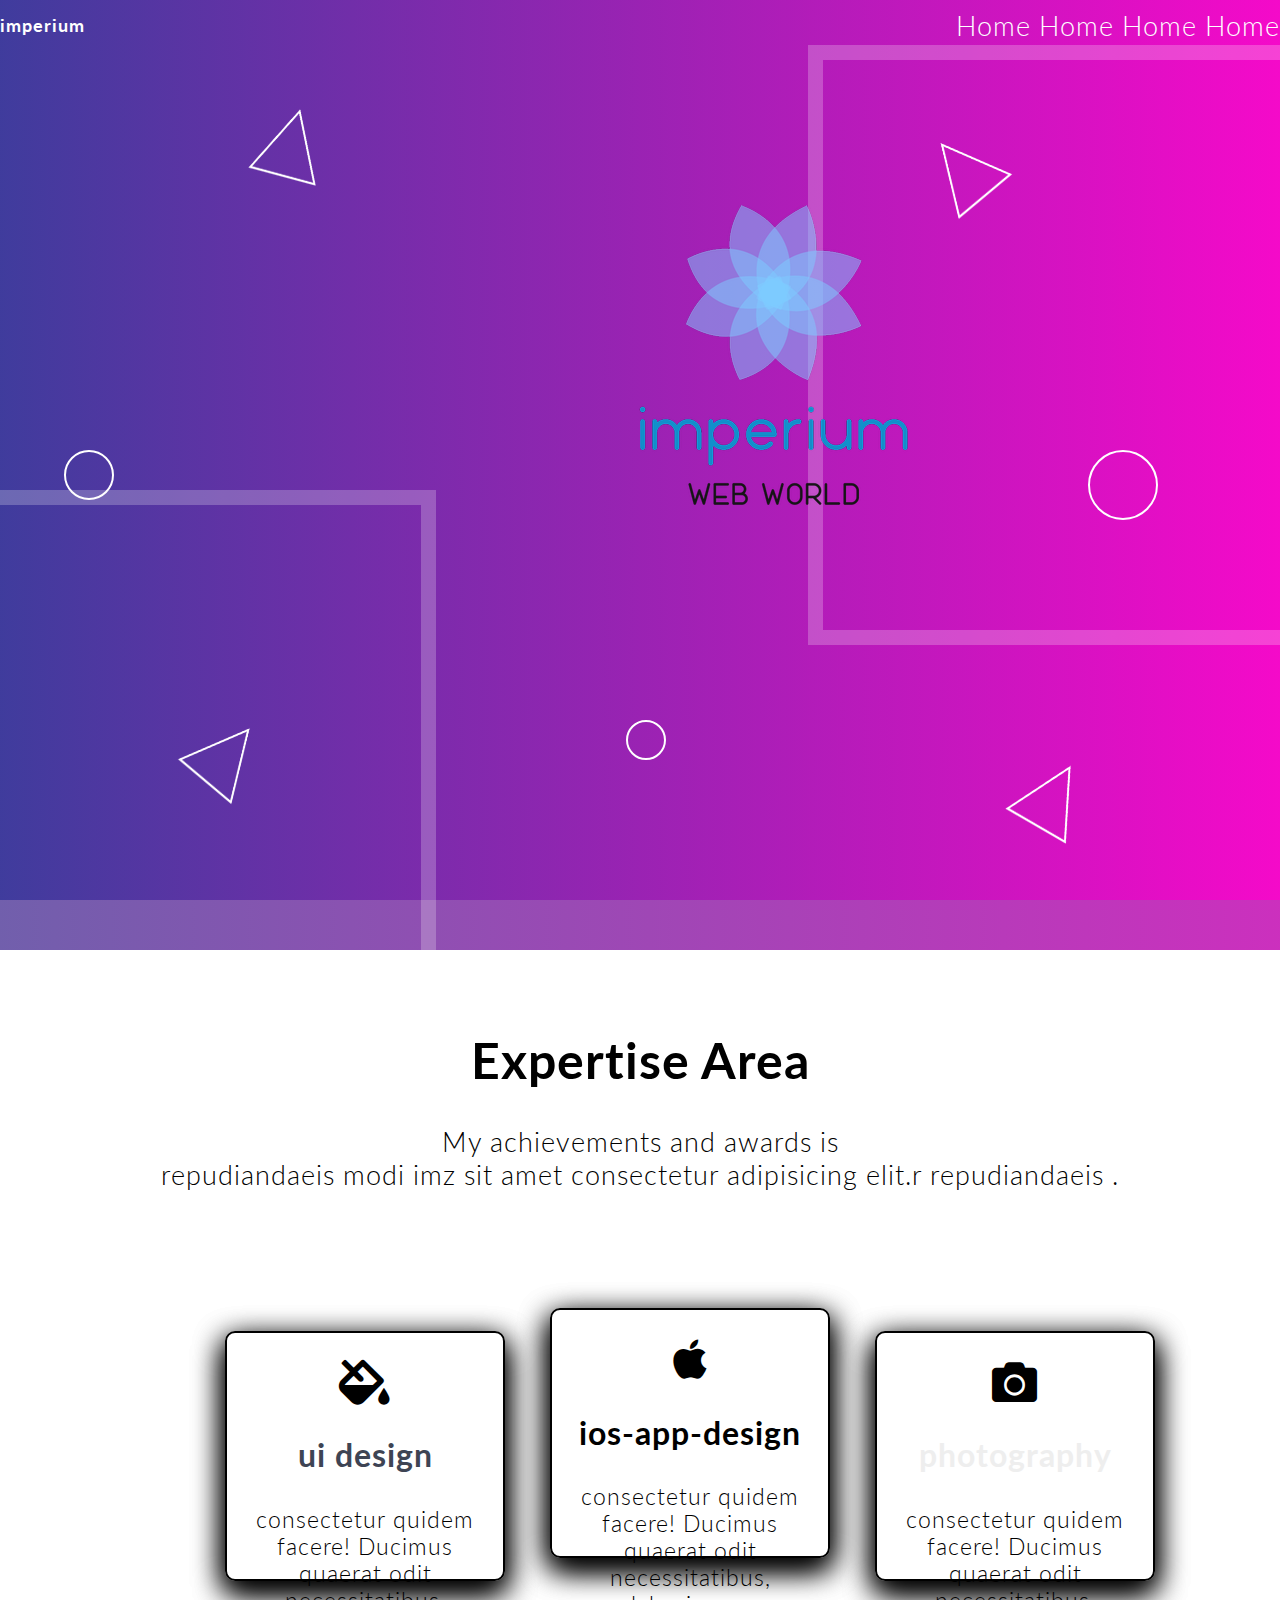
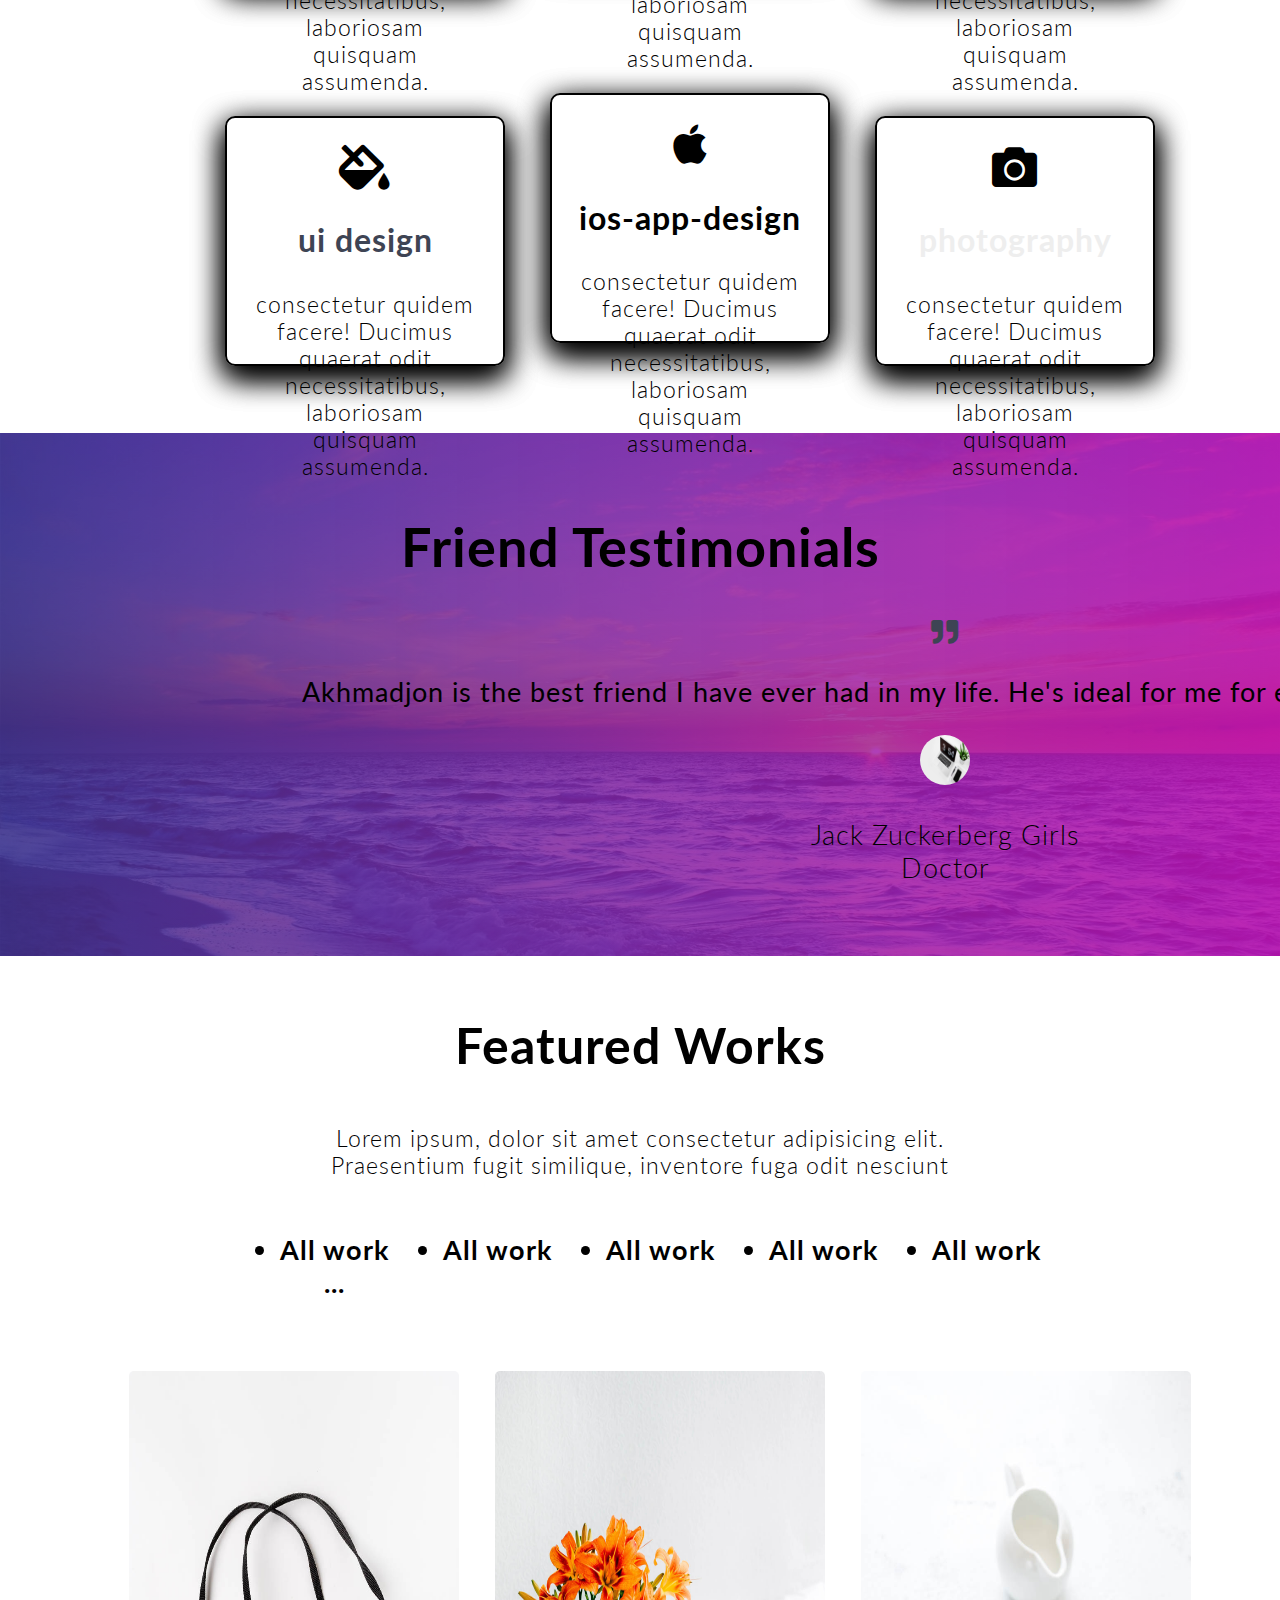
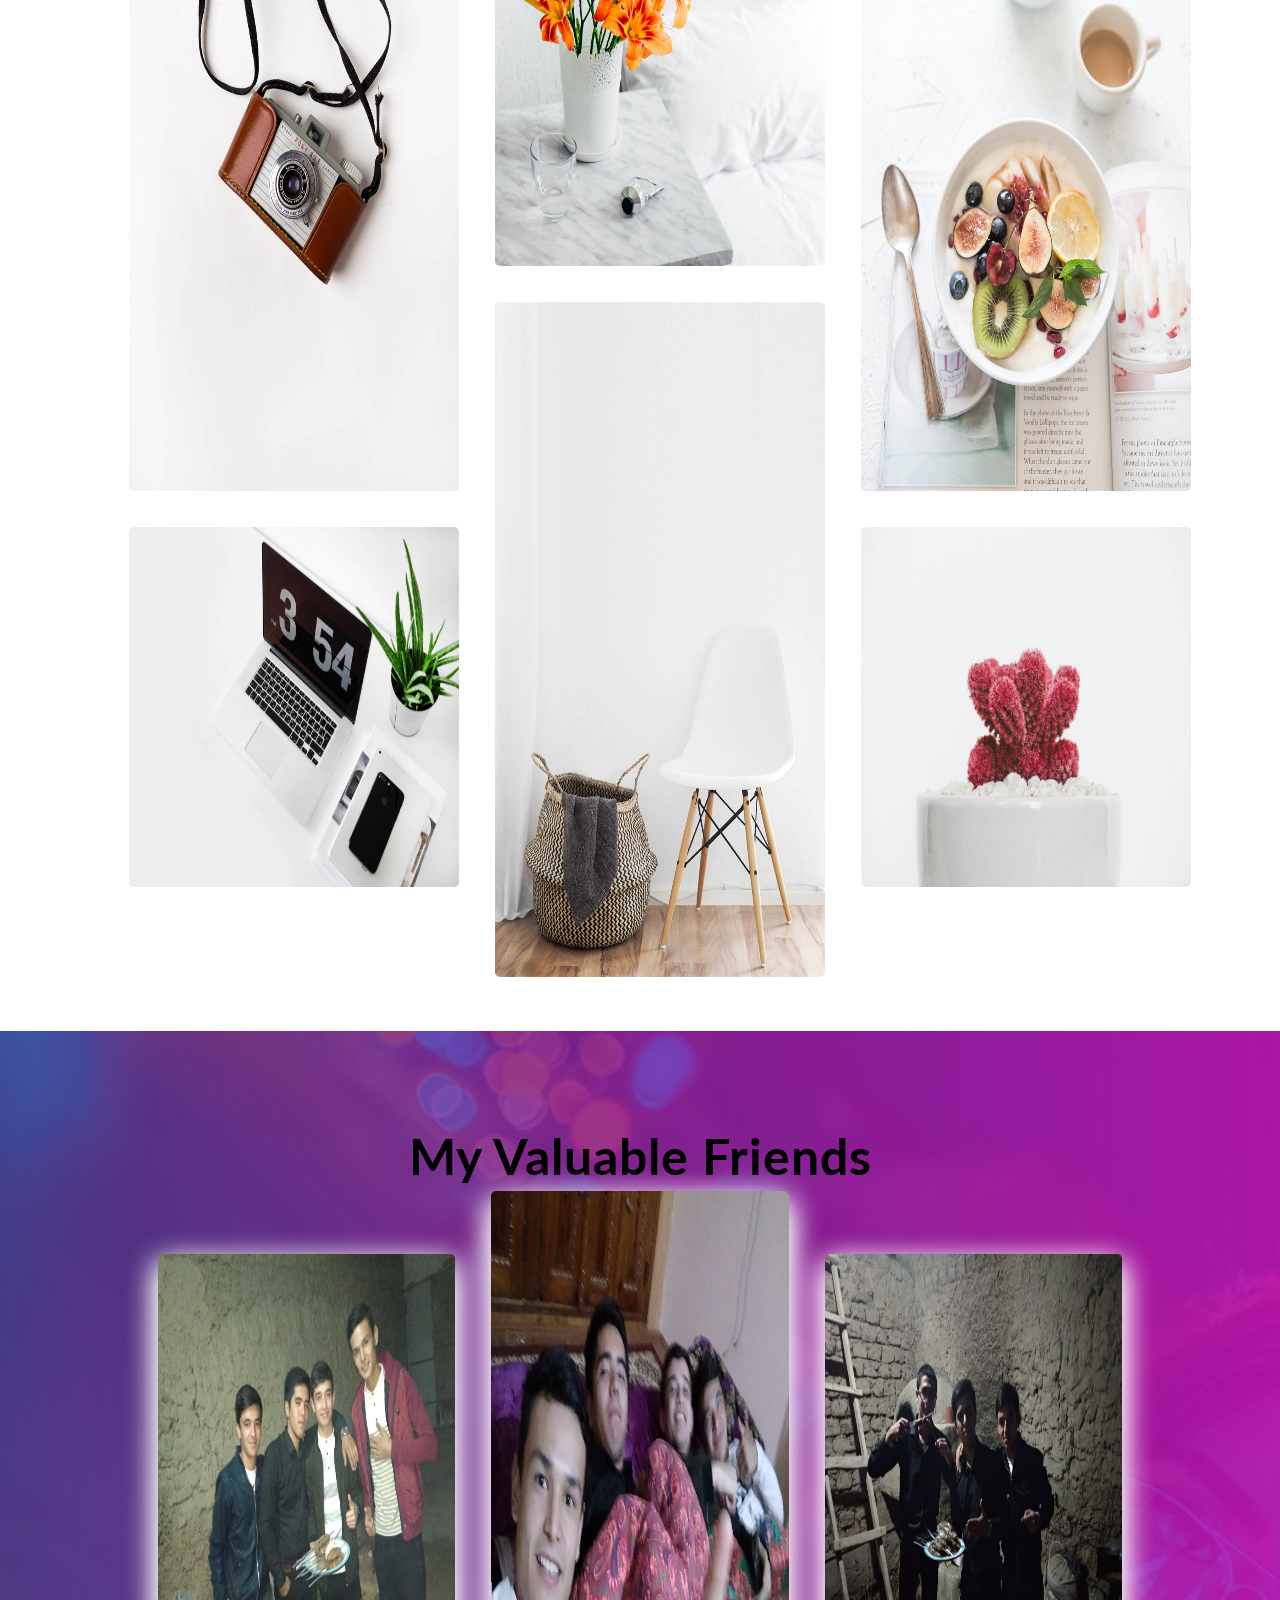
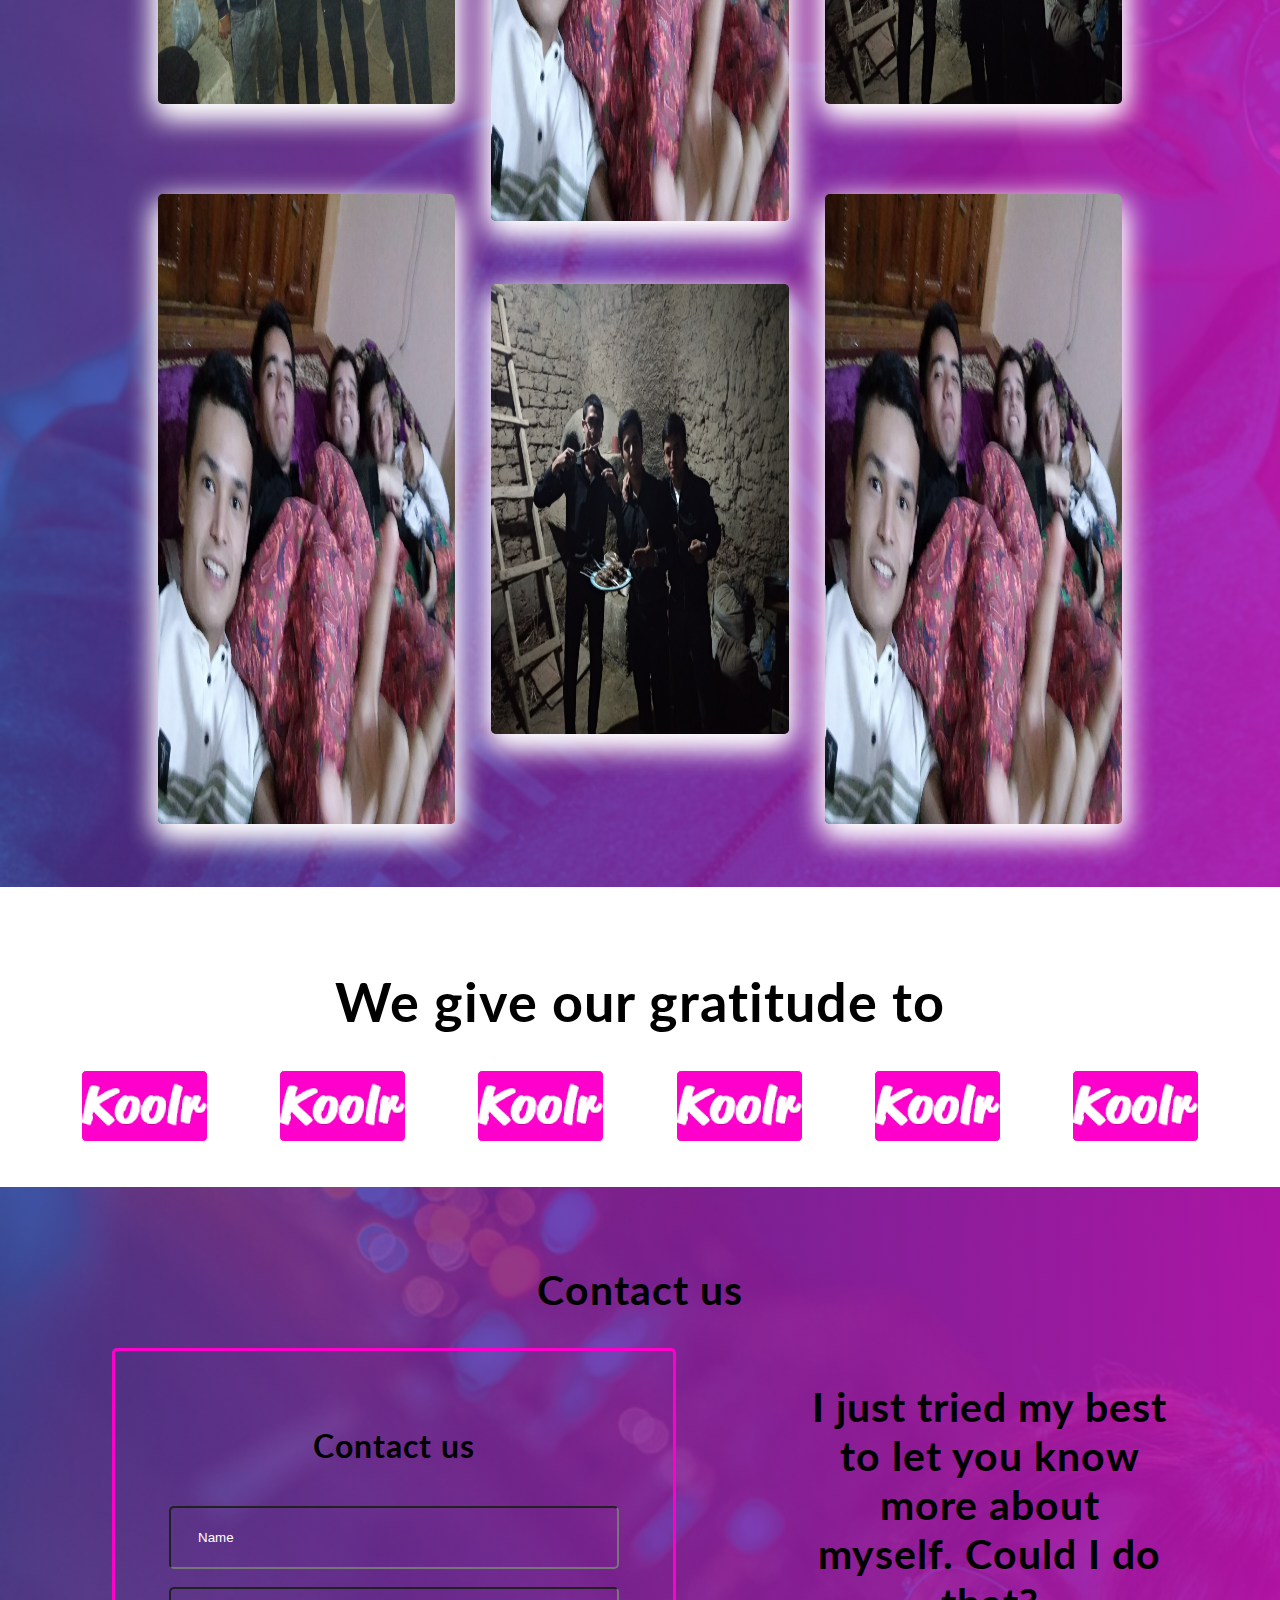
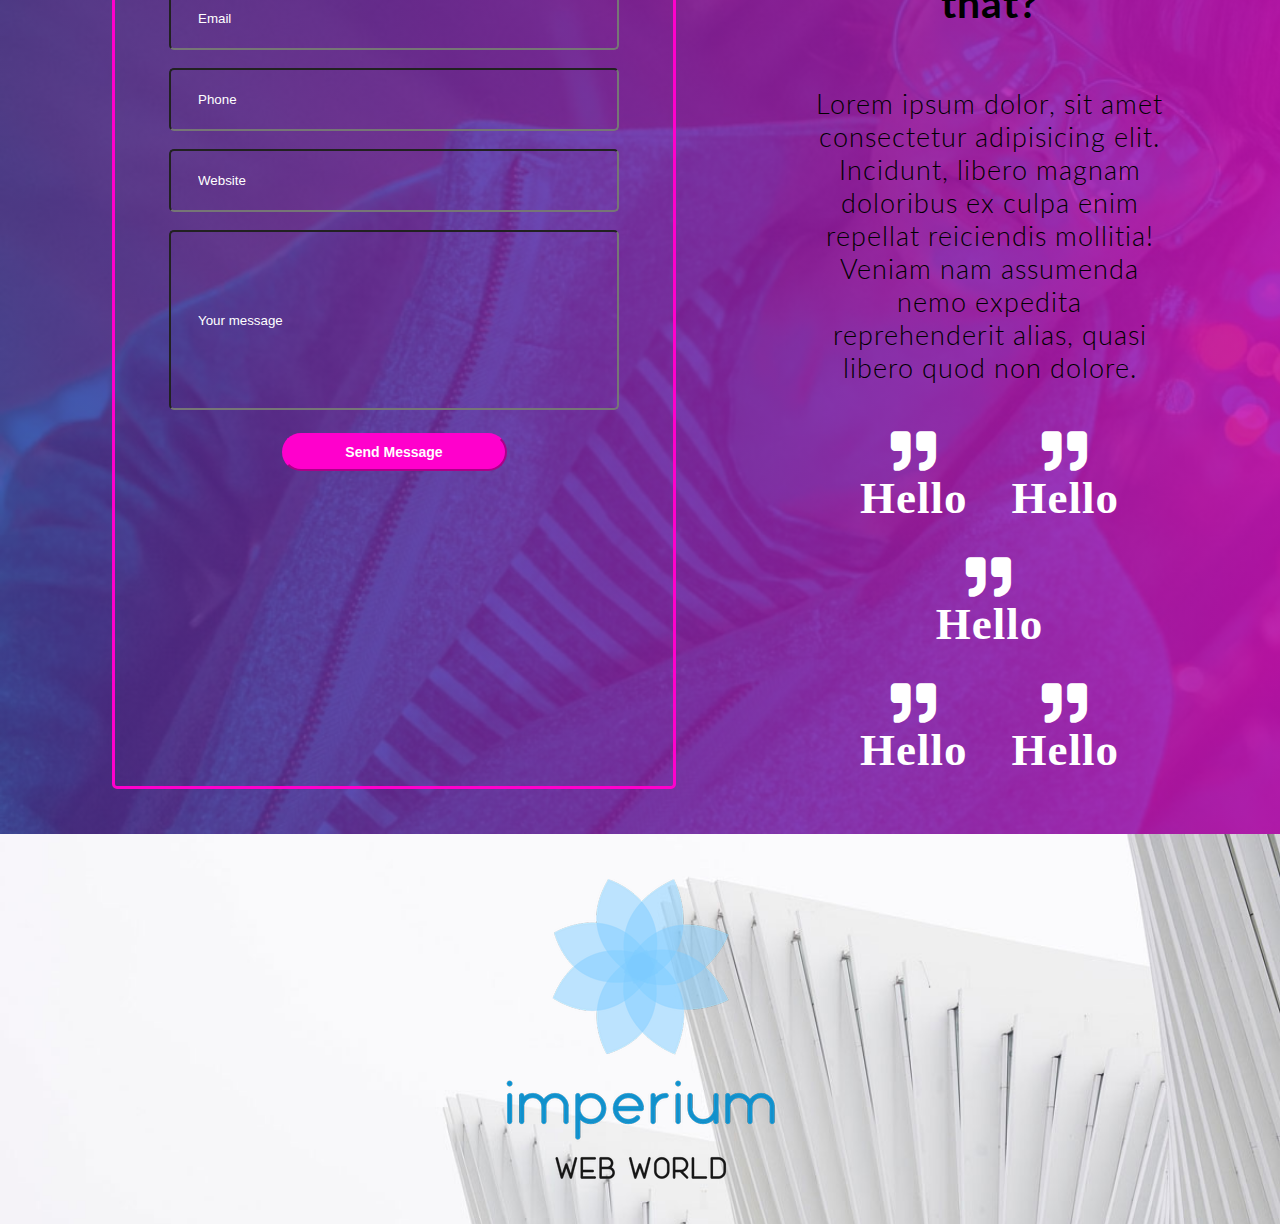
==== commit 444e5935: "I created git-hub profile" ====
--- a/index.html
+++ b/index.html
@@ -120,7 +120,7 @@
                         He's ideal for me for extrovert people like me.</b></p>
                     <div>
                         <img class=" testi-img" src="img/photo-4.jpg" alt="">
-                        <p>Jack Zuckerberg Girls Doctor  <br> Doctor</p>
+                        <p>Jack Zuckerberg Girls  <br> Doctor</p>
                     </div>
                 </div>
                 <div class="testi-sections" id="testi-second">
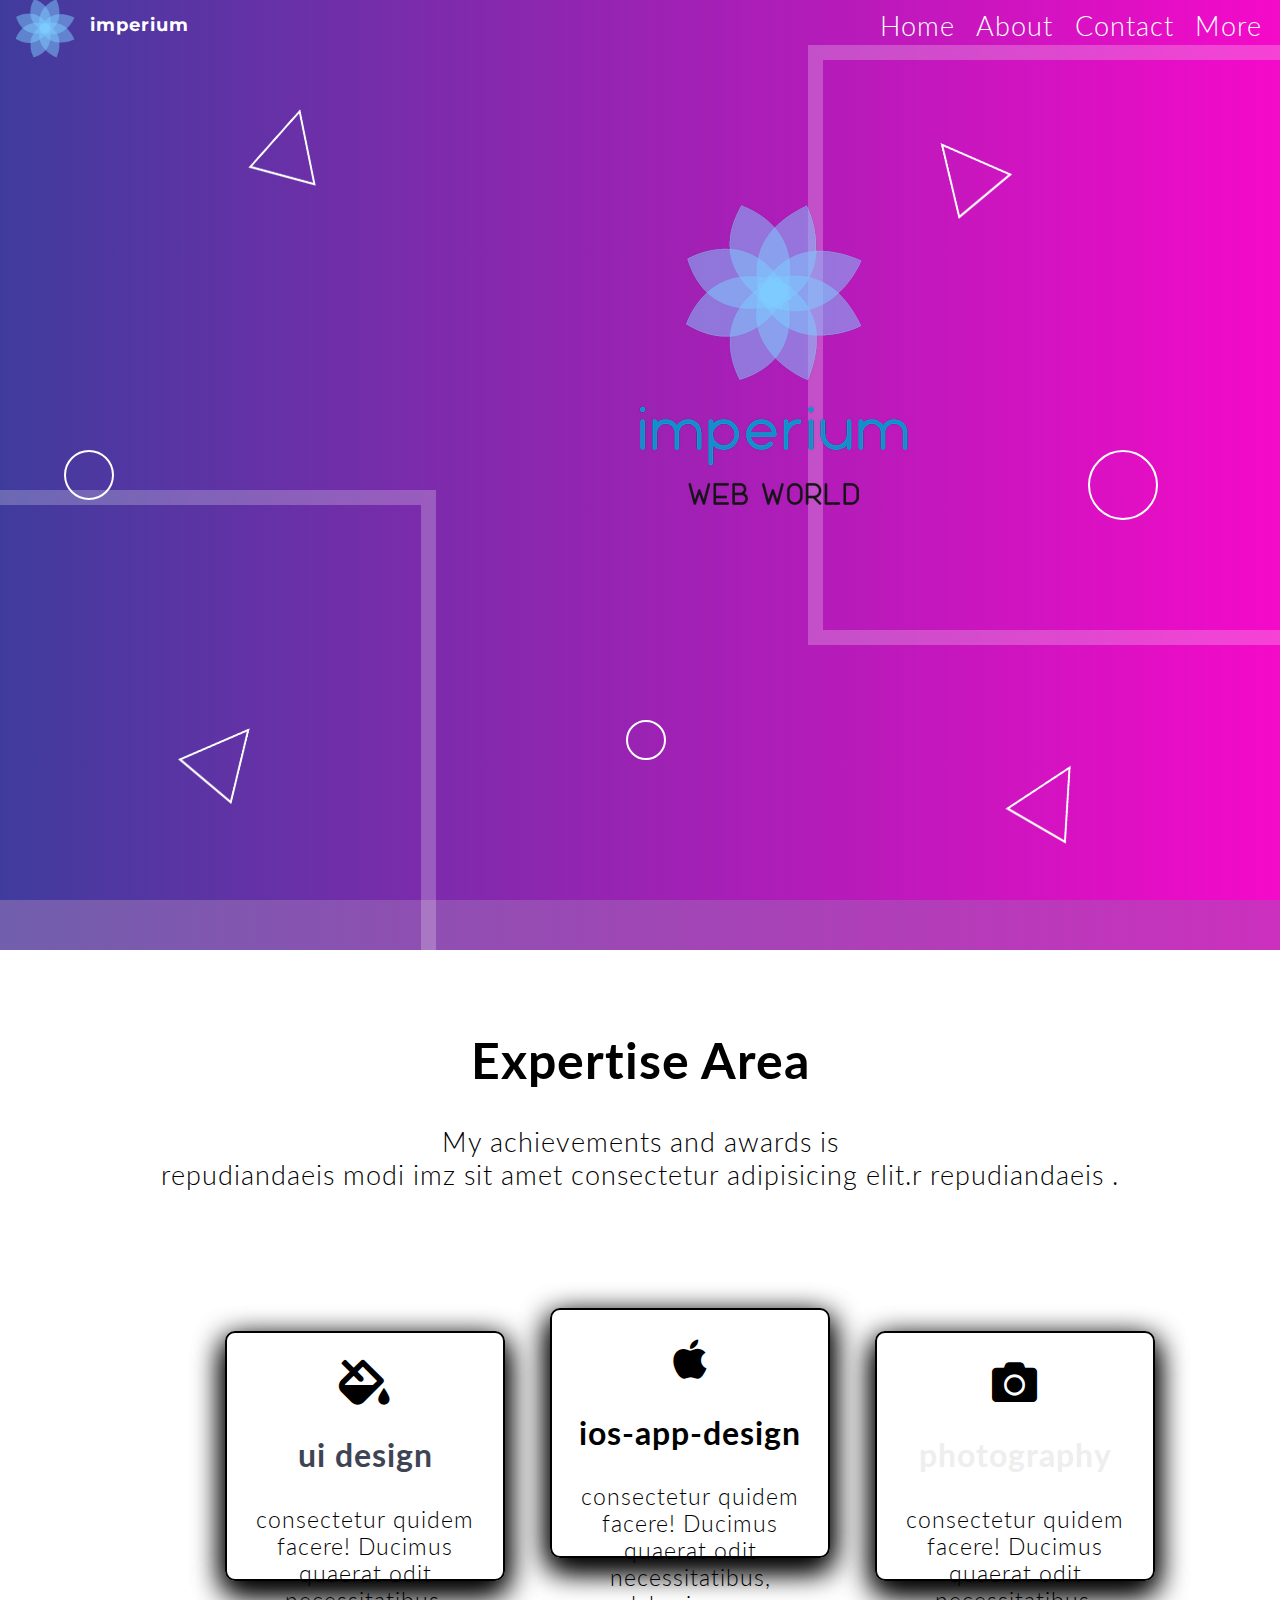
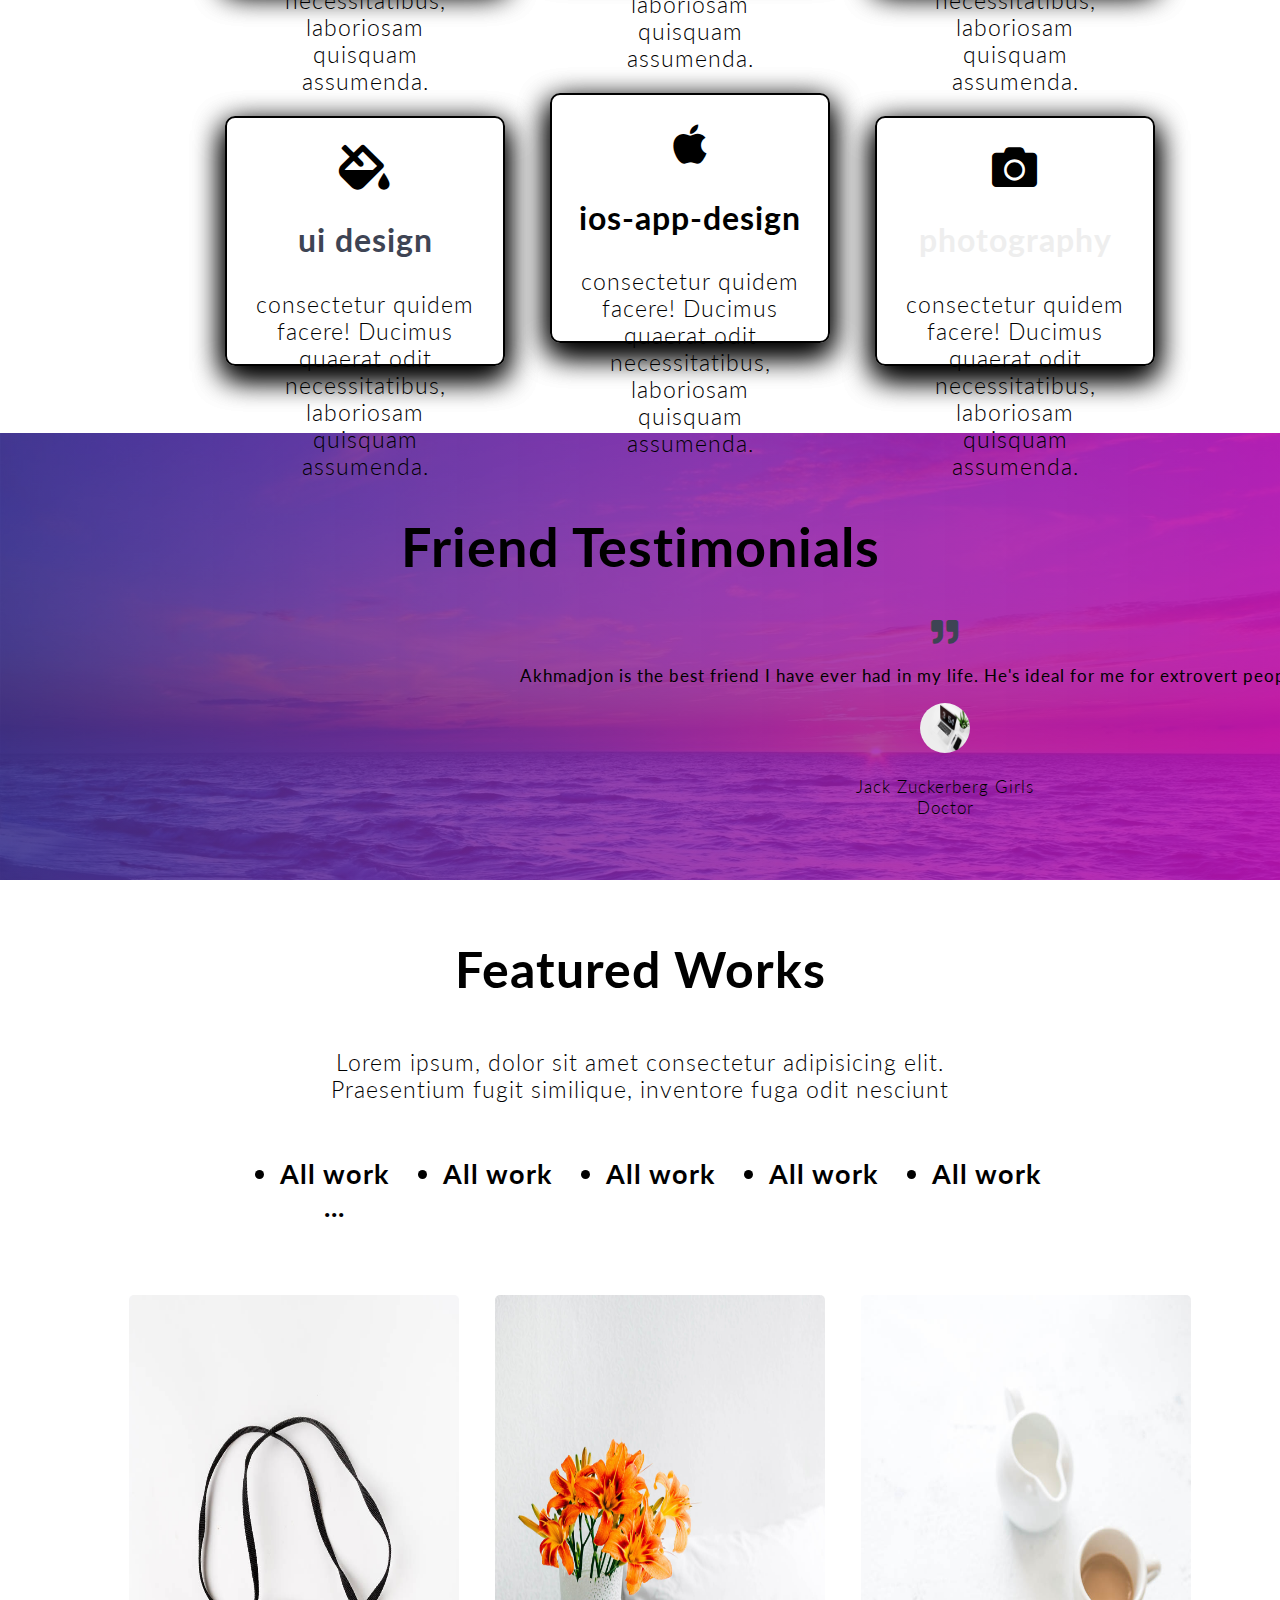
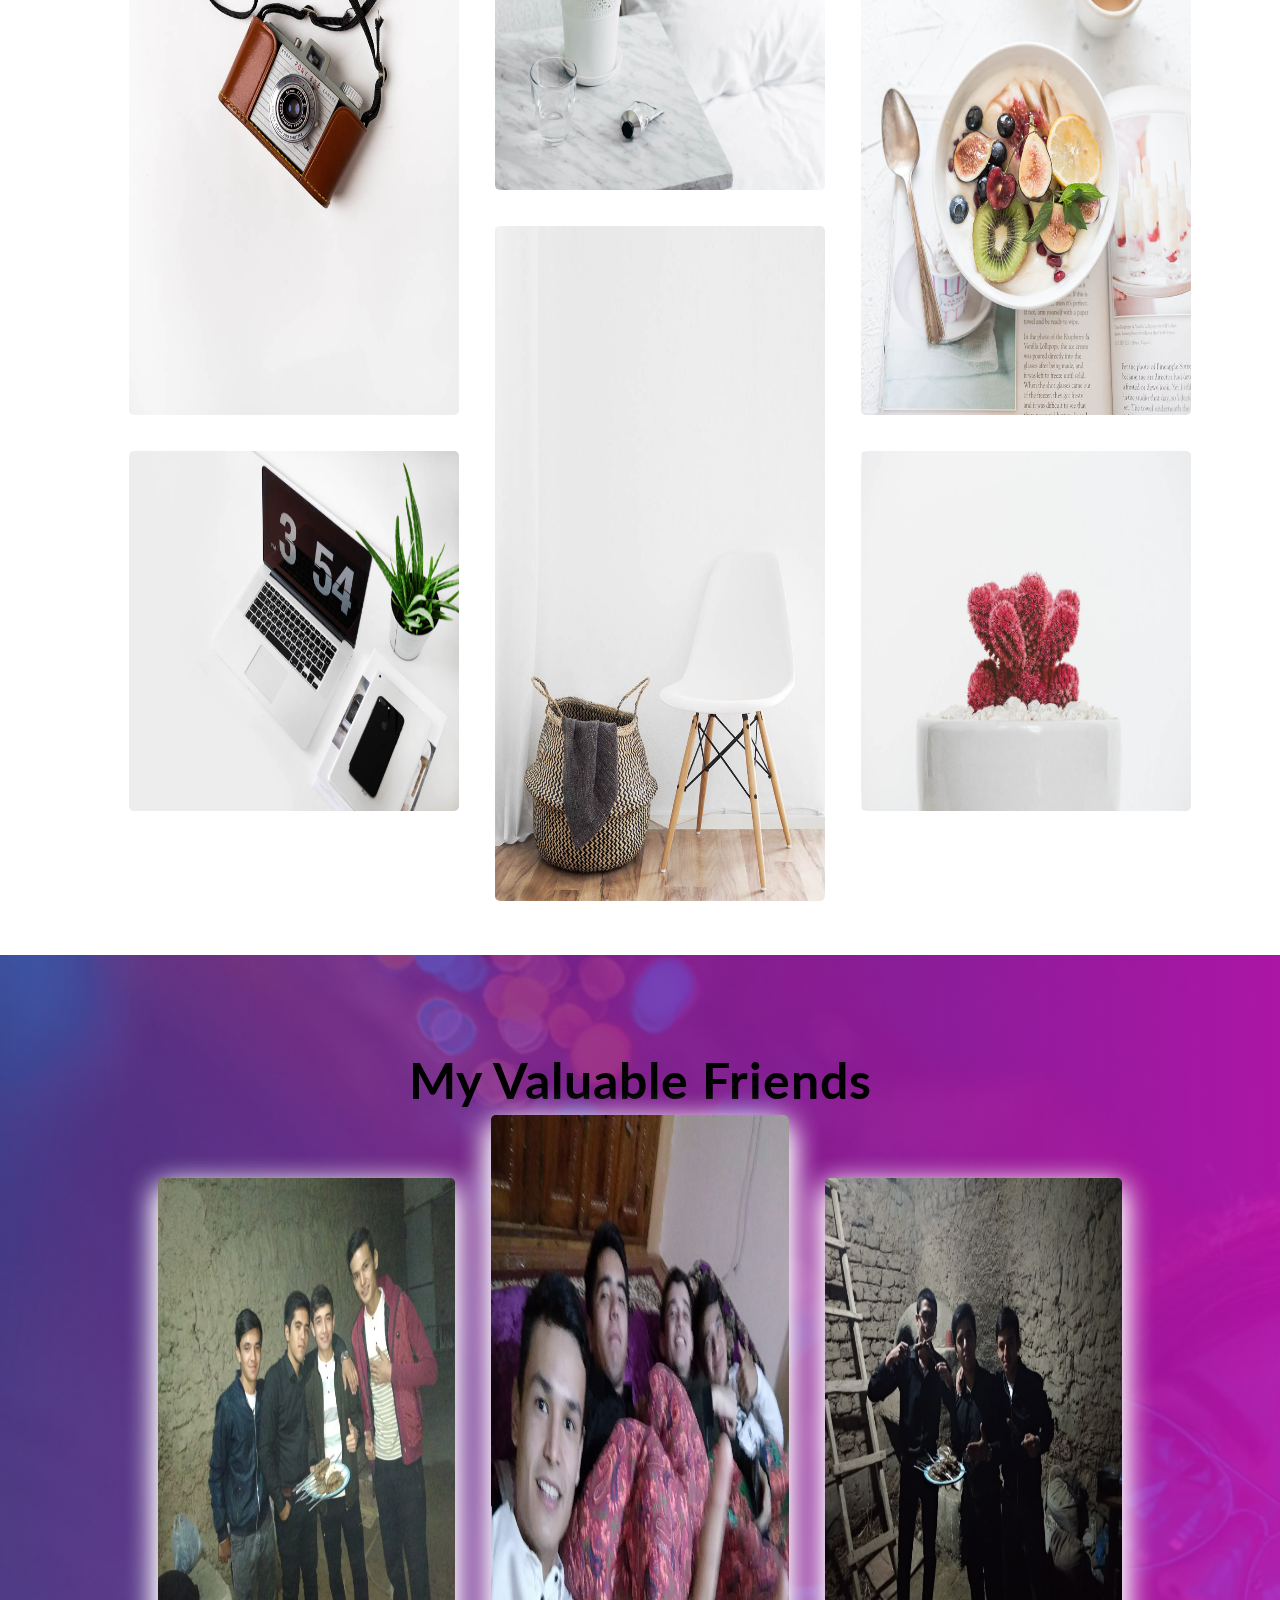
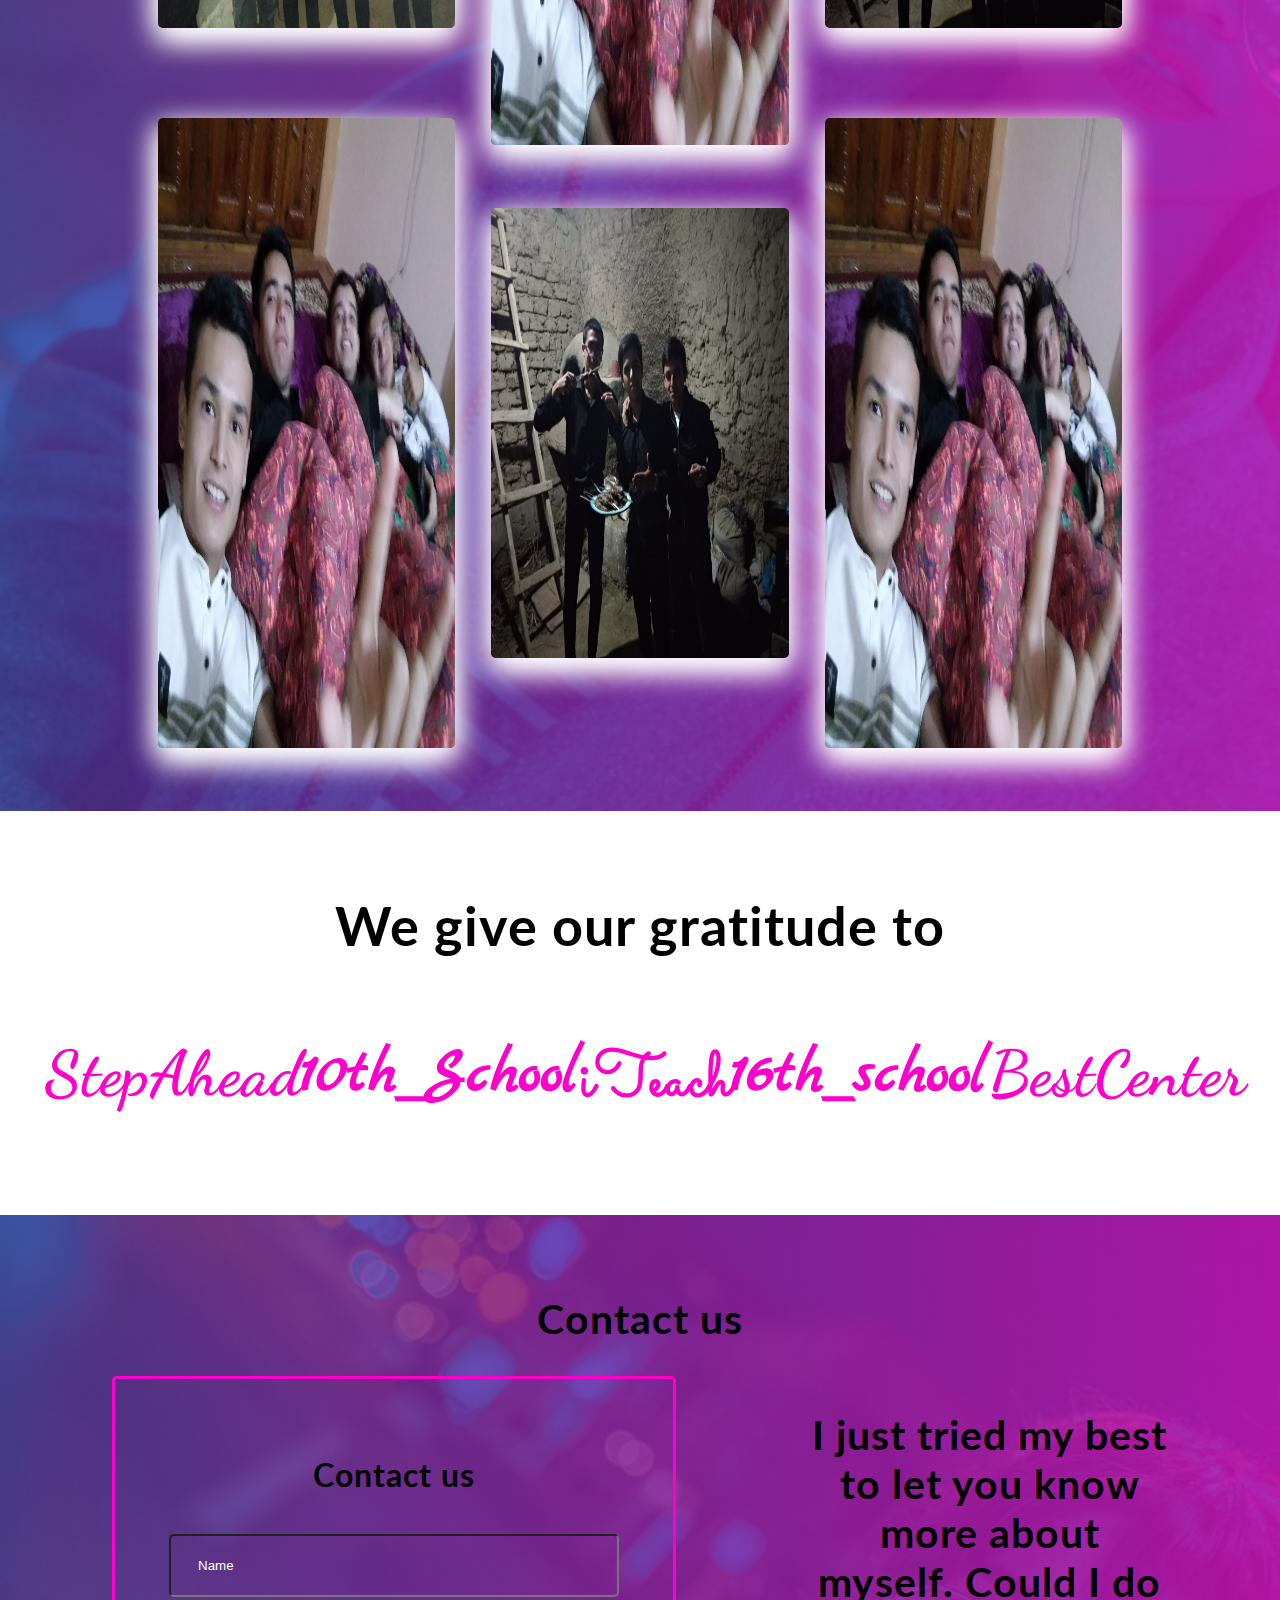
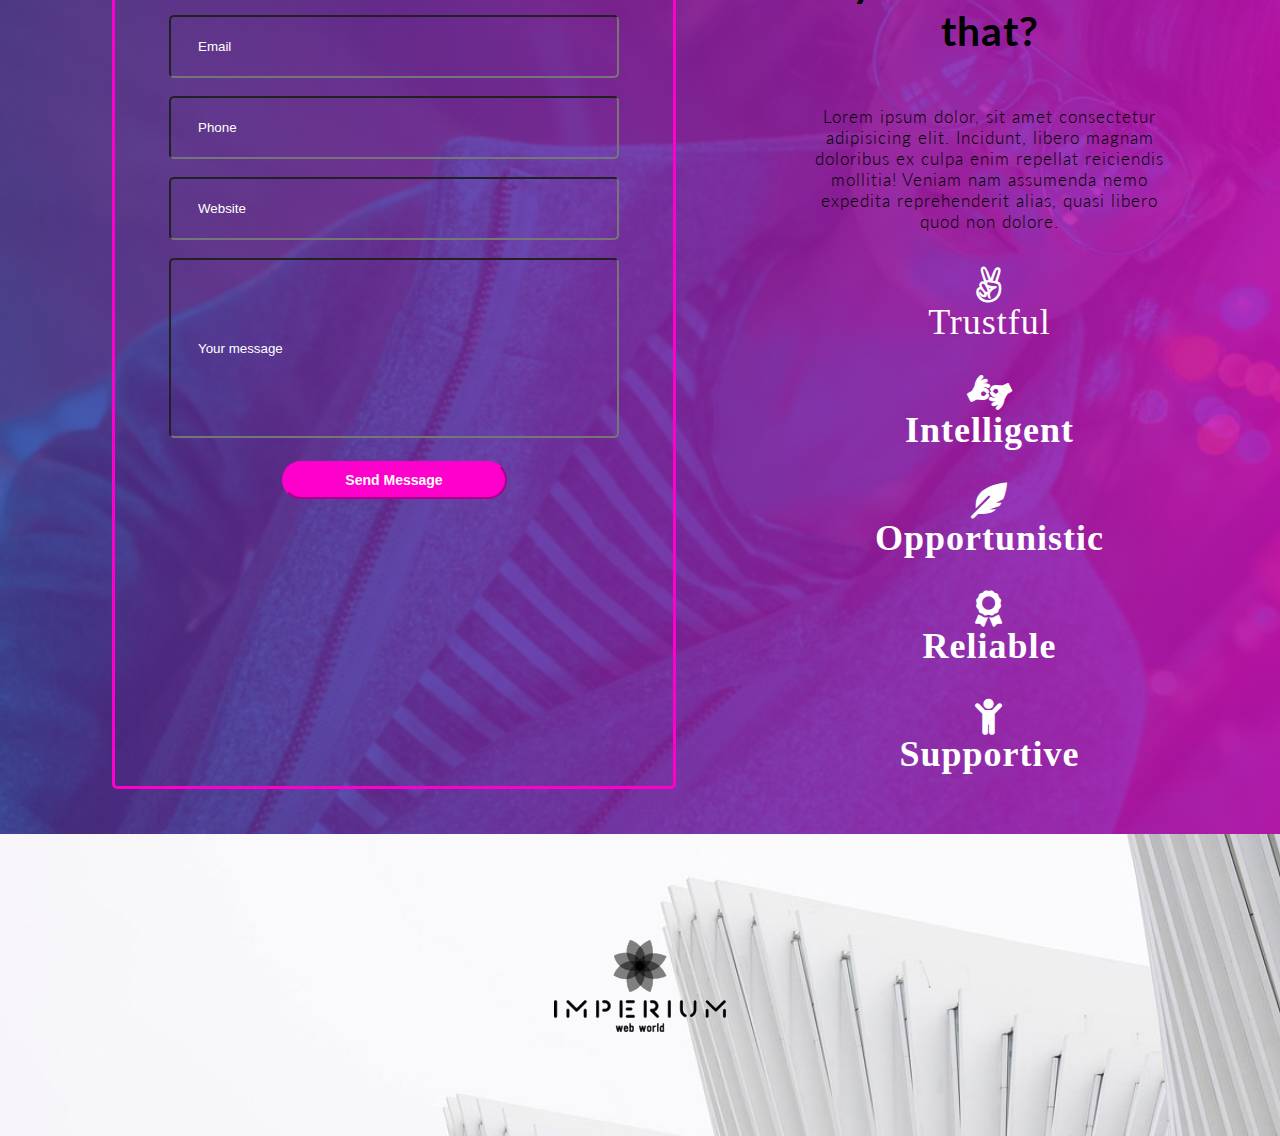
==== commit 64e85313: "I deleted class display-carousel in Featured works section" ====
--- a/index.html
+++ b/index.html
@@ -11,6 +11,9 @@
     <link href="https://fonts.googleapis.com/css?family=Great+Vibes&display=swap" rel="stylesheet">
     <link href="https://fonts.googleapis.com/css?family=Lato&display=swap" rel="stylesheet">
     <link href="https://fonts.googleapis.com/css?family=Poppins&display=swap" rel="stylesheet">
+    <link href="https://fonts.googleapis.com/css?family=Montserrat&display=swap" rel="stylesheet">
+    <link href="https://fonts.googleapis.com/css?family=Damion|Dancing+Script|Marck+Script|Parisienne|Permanent+Marker|Sacramento|Zhi+Mang+Xing&display=swap" rel="stylesheet">
+    <link href="https://fonts.googleapis.com/css?family=Damion|Dancing+Script|Marck+Script|Pacifico|Parisienne|Permanent+Marker|Sacramento|Zhi+Mang+Xing&display=swap" rel="stylesheet">
     <link rel="stylesheet" href="css/style-old.css">
     <link rel="stylesheet" href="css/style.css">
     <link rel="stylesheet" href="css/extra-files.css">
@@ -20,12 +23,15 @@
     <section id="home">
         <header>
             <nav>
-               <h1>imperium</h1>
+               <div>
+                <img class="logo" src="img/imperium logo blue cropped.png" alt="">
+                <h1>imperium</h1>
+               </div>
                <div>
                 <a href="#">Home</a>
-                <a href="#">Home</a>
-                <a href="#">Home</a>
-                <a href="#">Home</a>
+                <a href="#">About</a>
+                <a href="#">Contact</a>
+                <a href="#">More</a>
                </div>
 
             </nav>
@@ -219,16 +225,11 @@
     <section id="work-lovers">
         <h1>We give our gratitude to</h1>
         <div id="grateful">
-            <img src="img/client.png" alt="">
-            <img src="img/client.png" alt="">
-            <img src="img/client.png" alt="">
-            <img src="img/client.png" alt="">
-            <img src="img/client.png" alt="">
-            <img src="img/client.png" alt="">
-
-            
-
-
+            <h1 class="font-1">StepAhead</h1>
+            <h1 class="font-2">10th_School</h1>
+            <h1 class="font-3">iTeach</h1>
+            <h1 class="font-2">16th_school</h1>
+            <h1 class="font-1">BestCenter</h1>
         </div>
     </section>
 
@@ -252,11 +253,11 @@
                 <h2>I just tried my best to let you know more about myself. Could I do that?</h2>
                 <p>Lorem ipsum dolor, sit amet consectetur adipisicing elit. Incidunt, libero magnam doloribus ex culpa enim repellat reiciendis mollitia! Veniam nam assumenda nemo expedita reprehenderit alias, quasi libero quod non dolore.</p>
                 <div id="table-icons">
-                    <i  id="ios" class="fas fa-quote-right"><br> Hello</i>
-                    <i  id="ios" class="fas fa-quote-right"><br> Hello</i>
-                    <i  id="ios" class="fas fa-quote-right"><br> Hello</i> <br>
-                    <i  id="ios" class="fas fa-quote-right"><br> Hello</i>
-                    <i  id="ios" class="fas fa-quote-right"><br> Hello</i>
+                    <i class="fab fa-angellist"><br> Trustful</i>
+                    <i class="fas fa-american-sign-language-interpreting"><br> Intelligent</i>
+                    <i class="fas fa-feather-alt"><br> Opportunistic</i> <br>
+                    <i class="fas fa-award"><br> Reliable</i>
+                    <i class="fas fa-child"> <br>Supportive</i>
 
 
                     
@@ -269,7 +270,7 @@
     <!--                                     FOOTER                            ------------------------ -->
     <!--                                     FOOTER                            ------------------------ -->
     <section id="footer">
-      <img src="img/imperium real logo.png" alt="">
+      <img src="img/imperium black another font with tagline black.png" alt="">
     </section>
 
 
--- a/css/style-old.css
+++ b/css/style-old.css
@@ -11,6 +11,7 @@
     --red-color: #fc033d;
     --white-color: #eee;
     --extra-color:linear-gradient(to right,rgba(43, 226, 48, 0.7),rgba(33, 150, 243, 0.6));
+    --pink-color:#ff00cc;
 }
 
 body {
@@ -25,7 +26,7 @@
     font-size: 3vh;
 }
 body p {
-    font-size: 3vh;
+    font-size: 17px;
     
 }
 #f-w-1 {
@@ -209,7 +210,11 @@
 }
 .display-bottom {
     animation: 1s fadeInFromBottom cubic-bezier(0.785, 0.135, 0.15, 0.86) 1s forwards;
-    animation-delay: .8s;
+    animation-delay: 4s;
+}
+.display-carousel {
+    animation: 1s carousel cubic-bezier(0.785, 0.135, 0.15, 0.86) 1s forwards;
+    animation-delay: 4s;
 }
 .display-bottom:hover {
     transform: translateY(-10%) ;
@@ -219,6 +224,26 @@
     margin-left: 20%;
     margin-top: 15vh;
     /* margin: auto; */
+}
+.logo {
+    width: 10vh;
+    margin-top: 1.9vh;
+}
+nav>div:first-of-type {
+    display: flex;
+    margin-top: 3.5vh;
+}
+nav>div:nth-child(2) {
+    margin-right: 2vh;
+}
+nav a {
+    margin-left: 1.5vh;
+    margin-top: 3vh;
+}
+
+nav h1 {
+    font-family: 'Montserrat', sans-serif;
+    margin-top: 3.5vh;
 }
 
 
@@ -537,12 +562,27 @@
     justify-content: center;
     justify-content: space-around;
 }
-#work-lovers img {
-    color: black;
-    background-color: #ff00cc;
-    border: 1px solid white;
-    border-radius: 5px;
-}
+.font-1 {
+    font-family: 'Dancing Script', cursive;
+    font-size: 7vh;
+    color: var(--pink-color);
+}
+.font-2 {
+    font-family: 'Marck Script', cursive;
+    font-size: 7vh;
+    color: var(--pink-color);
+}
+.font-3 {
+    font-family: 'Sacramento', cursive;
+    font-size: 7vh;
+    color: var(--pink-color);
+}
+.font-4 {
+    font-family: 'Parisienne', cursive;
+    font-size: 7vh;
+    color: var(--pink-color);
+}
+
 /* ------------------------------------------------------------------------------------------------------- */
 /* ------------------------------------------------------------------------------------------------------- */
 /* --------------------------- CONTACT US        ------------------------------------------------------- */
@@ -583,7 +623,7 @@
 #table-icons i {
     color: white;
     margin: 2vh;
-    font-size: 5vh;
+    font-size: 4vh;
 }
 .input {
     width: 50vh;
--- a/css/style.css
+++ b/css/style.css
@@ -535,6 +535,16 @@
     transform: translateX(0) rotate(0deg);
   }
 }
+@keyframes carousel {
+  from {
+    opacity: 0;
+    transform: rotate(0deg);
+  }
+  to {
+    opacity: 0;
+    transform: rotate(180deg);
+  }
+}
 @keyframes grow1 {
   from {
     opacity: 0;
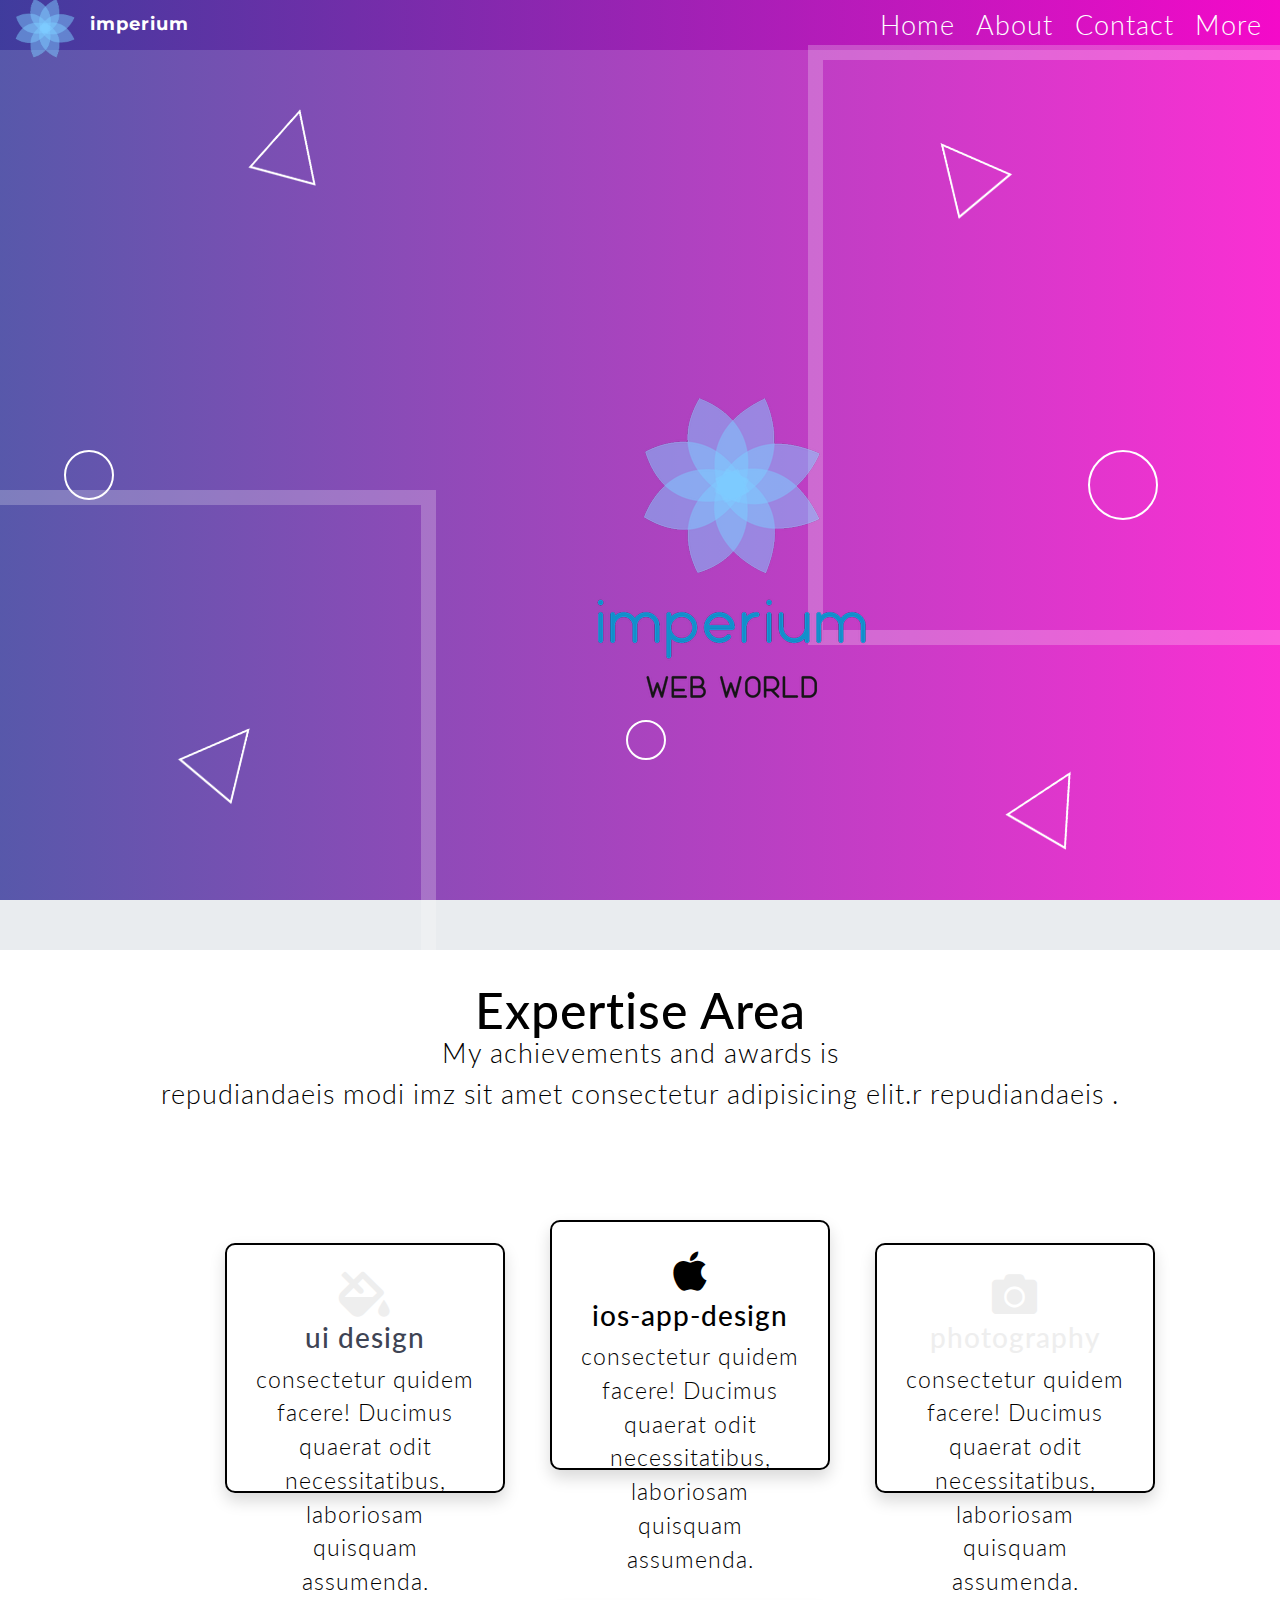
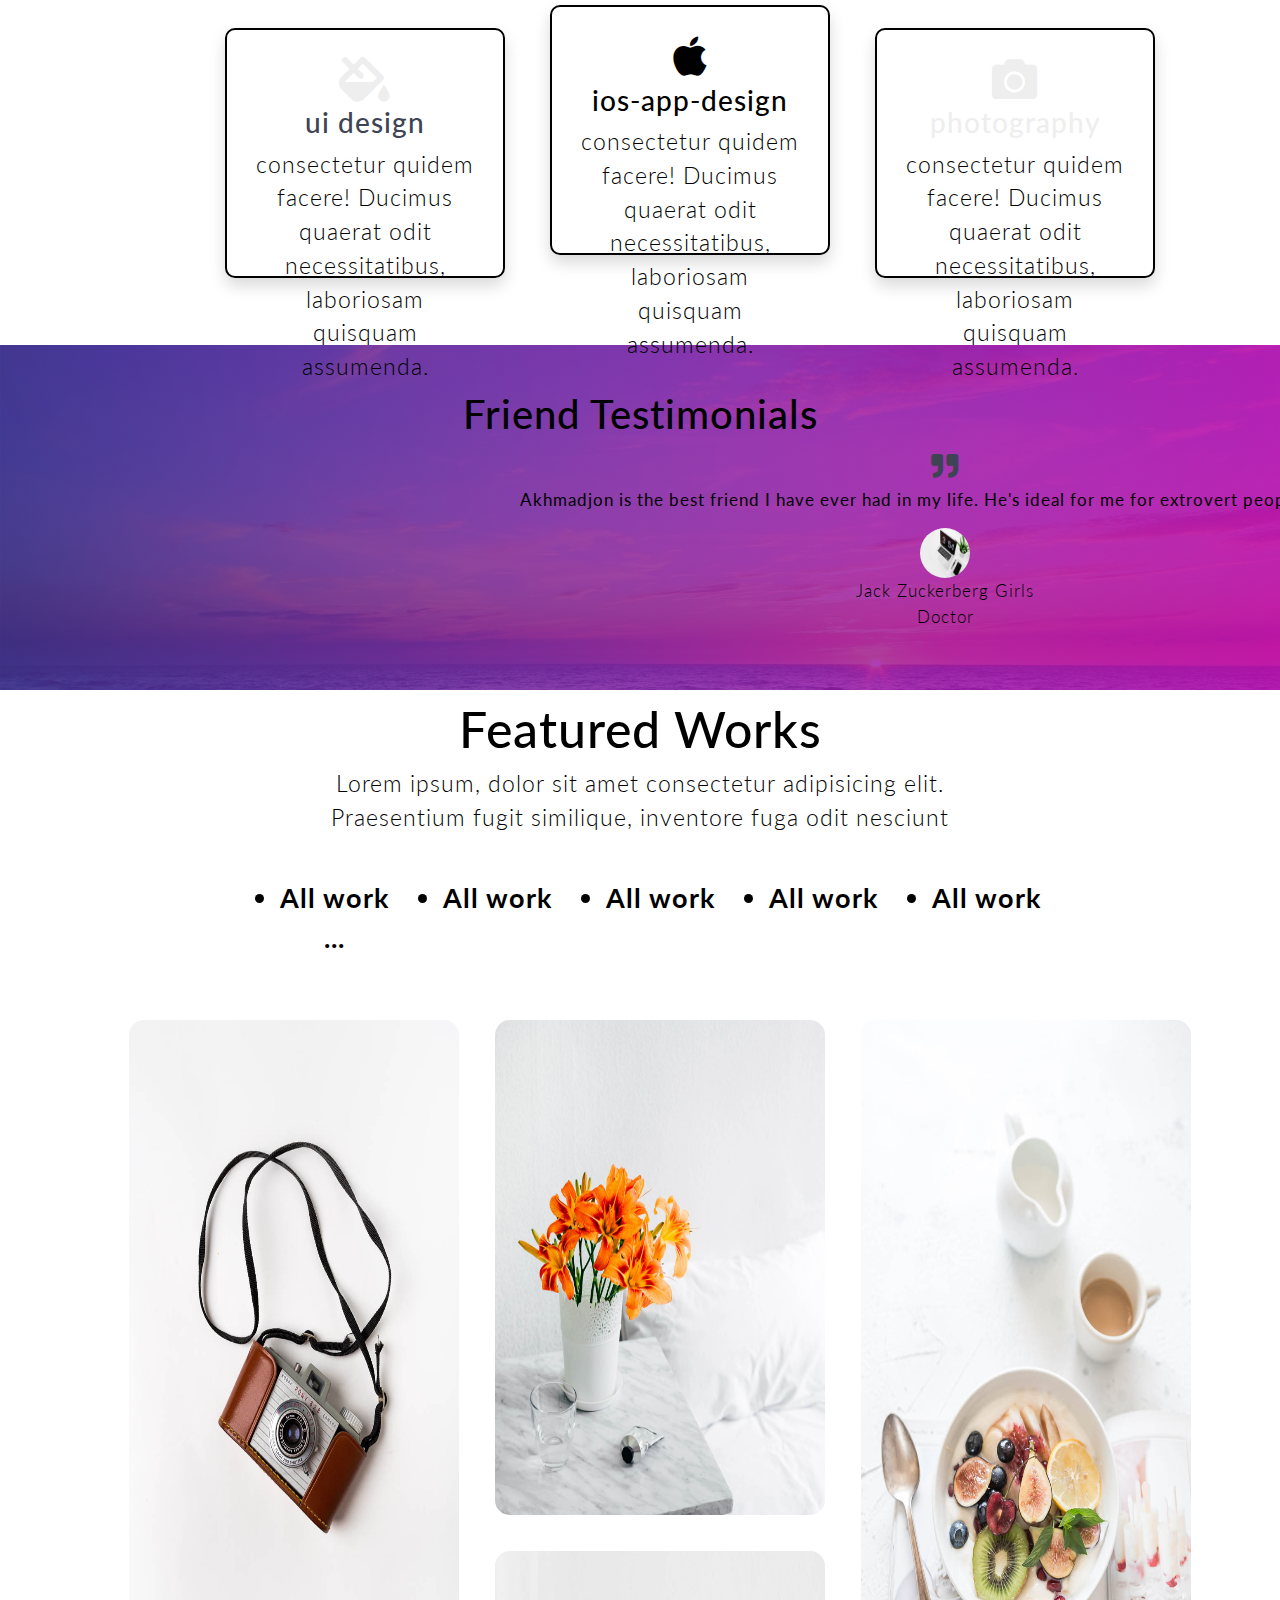
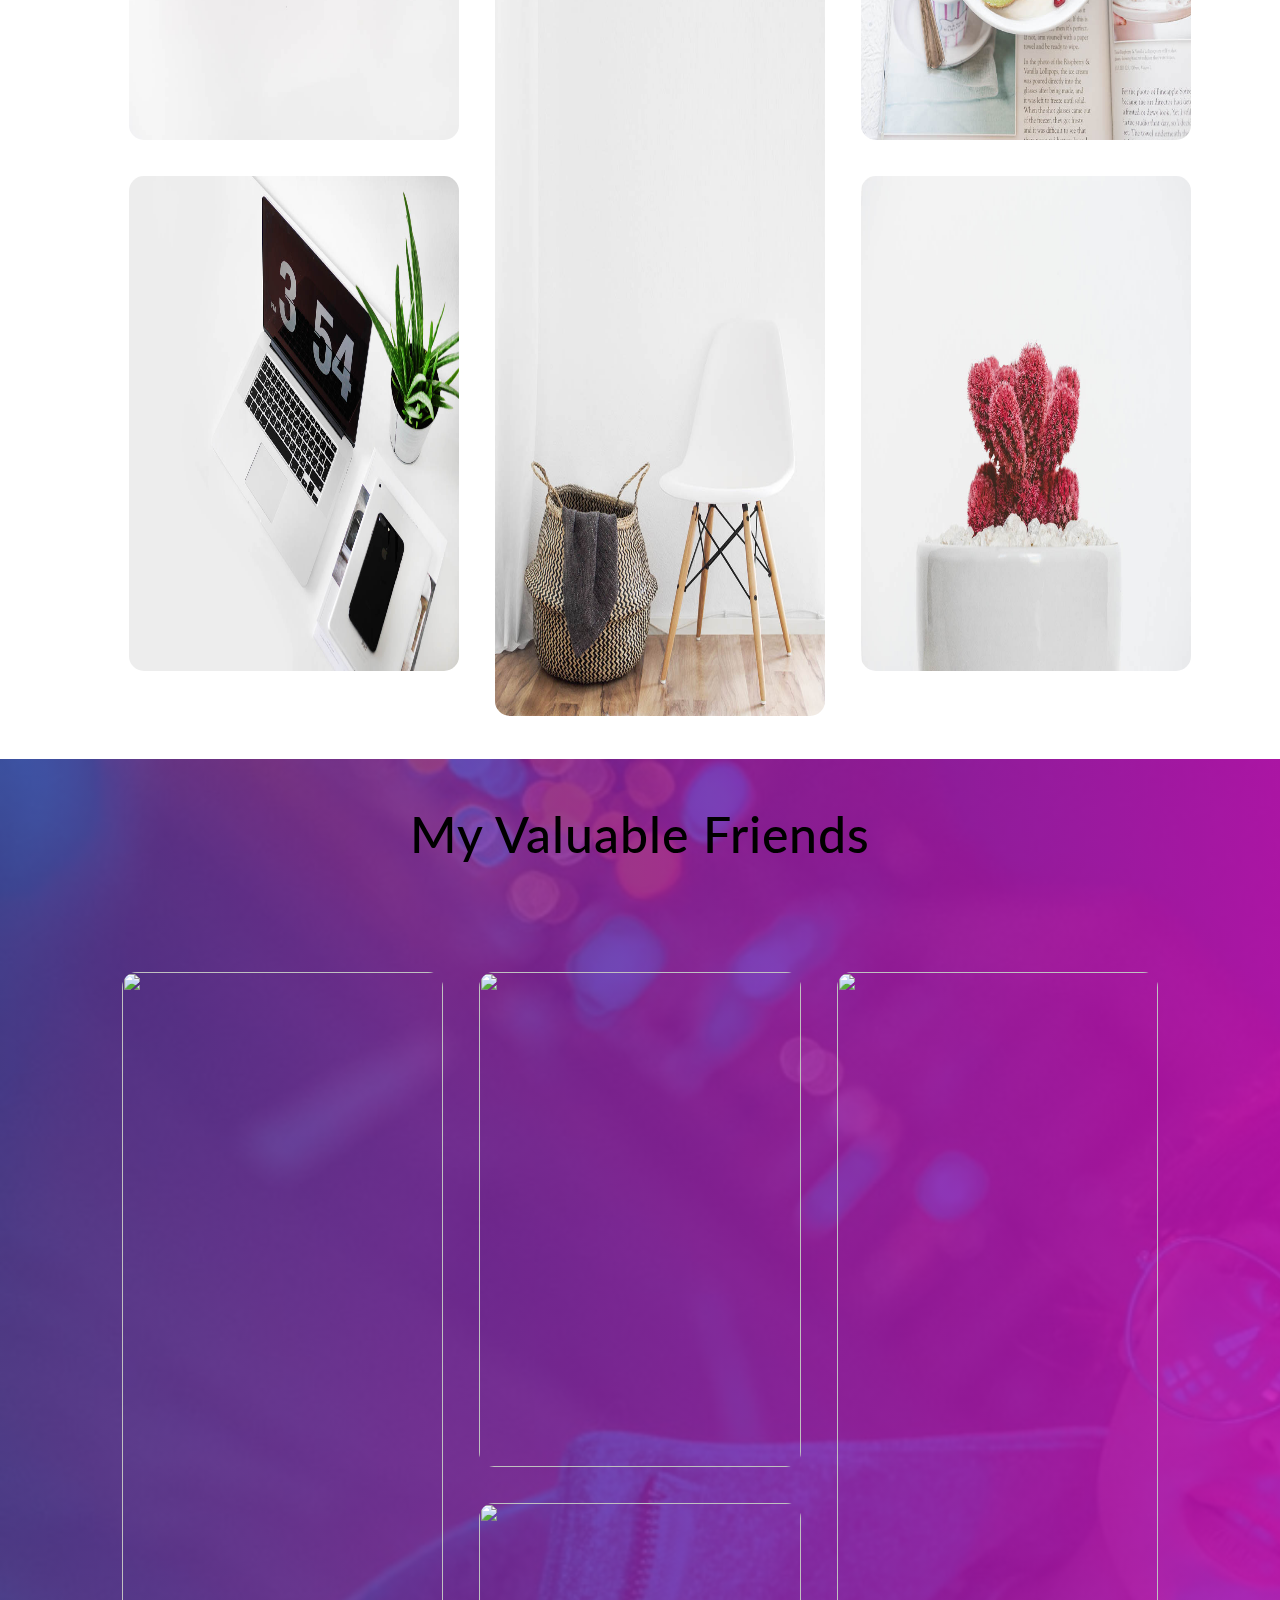
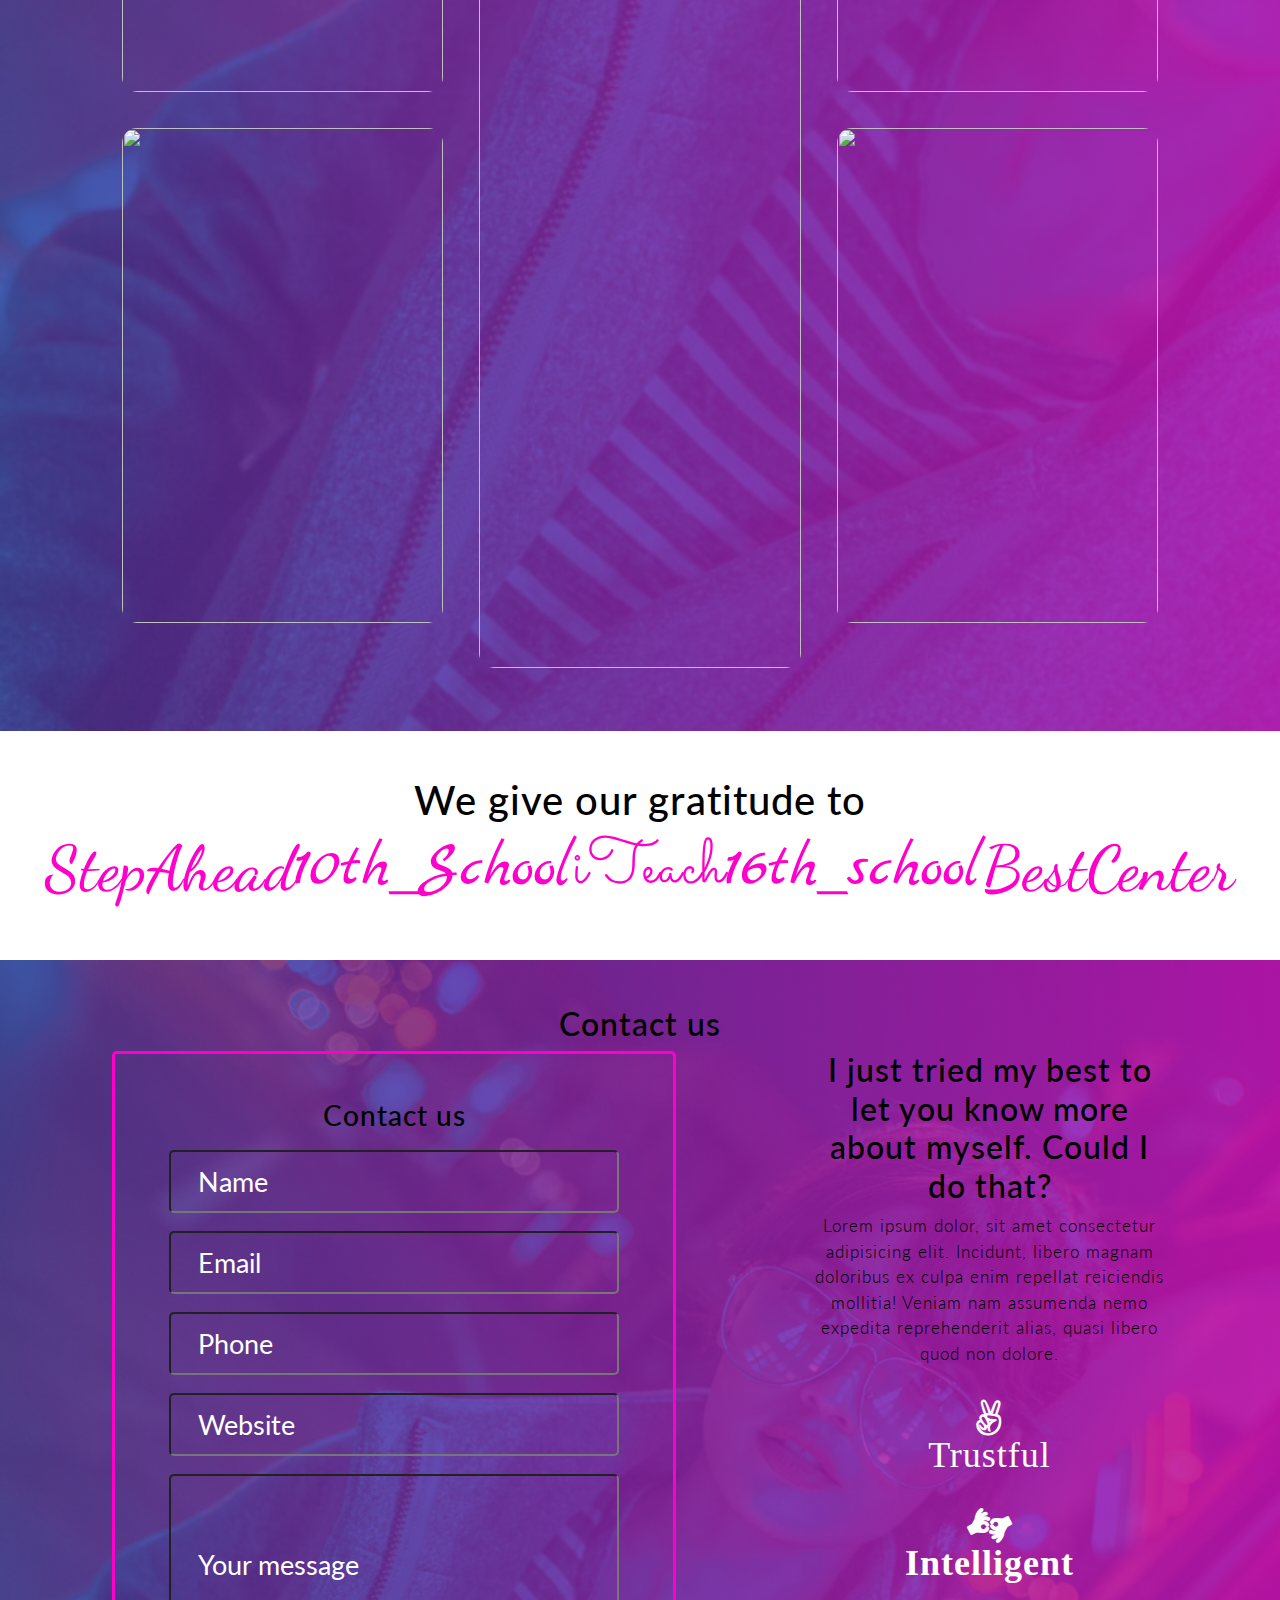
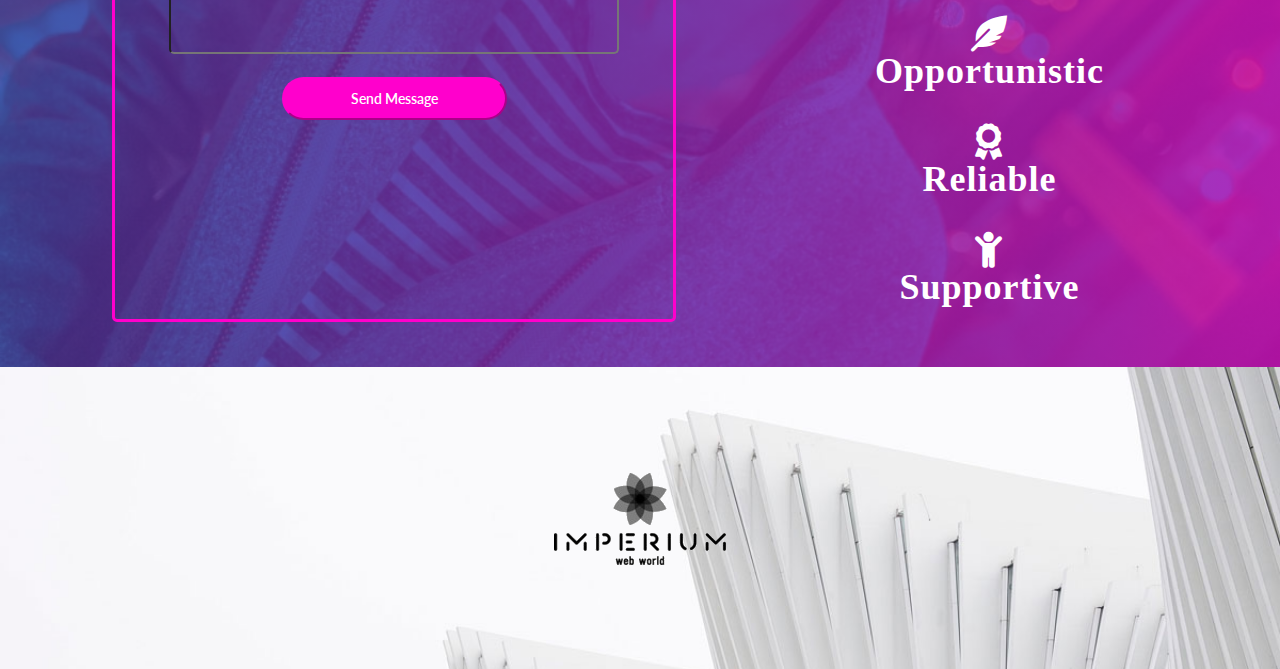
==== commit 2fbed530: "I added tags to pictures in ,,featured works,, and ,,my valuable friends section,," ====
--- a/index.html
+++ b/index.html
@@ -6,17 +6,19 @@
     <meta name="viewport" content="width=device-width, initial-scale=1.0">
     <meta http-equiv="X-UA-Compatible" content="ie=edge">
     <title>My Portfolio</title>
+    <link rel="stylesheet" href="https://stackpath.bootstrapcdn.com/bootstrap/4.4.1/css/bootstrap.min.css" integrity="sha384-Vkoo8x4CGsO3+Hhxv8T/Q5PaXtkKtu6ug5TOeNV6gBiFeWPGFN9MuhOf23Q9Ifjh" crossorigin="anonymous">
     <link rel="shortcut icon" href="img/lion.png">
     <link rel="stylesheet" href="https://cdnjs.cloudflare.com/ajax/libs/font-awesome/5.11.2/css/all.min.css">
+    <link rel="stylesheet" href="assets/bootstrap-4.4.1-dist/css/bootstrap.min.css">
     <link href="https://fonts.googleapis.com/css?family=Great+Vibes&display=swap" rel="stylesheet">
     <link href="https://fonts.googleapis.com/css?family=Lato&display=swap" rel="stylesheet">
     <link href="https://fonts.googleapis.com/css?family=Poppins&display=swap" rel="stylesheet">
     <link href="https://fonts.googleapis.com/css?family=Montserrat&display=swap" rel="stylesheet">
     <link href="https://fonts.googleapis.com/css?family=Damion|Dancing+Script|Marck+Script|Parisienne|Permanent+Marker|Sacramento|Zhi+Mang+Xing&display=swap" rel="stylesheet">
     <link href="https://fonts.googleapis.com/css?family=Damion|Dancing+Script|Marck+Script|Pacifico|Parisienne|Permanent+Marker|Sacramento|Zhi+Mang+Xing&display=swap" rel="stylesheet">
-    <link rel="stylesheet" href="css/style-old.css">
     <link rel="stylesheet" href="css/style.css">
     <link rel="stylesheet" href="css/extra-files.css">
+    <link rel="stylesheet" href="css/style-old.css">
 </head>
 
 <body> 
@@ -168,23 +170,41 @@
                 <li>All work</li>
             </ul>
         <ul id="img-con">
-            <div id="img-div">
+            <div id="img-div" class="img-div">
                 <img class="image" src="img/photo-1.jpg" alt="">
-            </div>
-            <div id="img-div-2">
+                <div class="hover">
+                    <i class="fas fa-feather-alt"><br>Hello</i> <br>
+                </div>
+            </div>
+            <div id="img-div-2" class="img-div">
                 <img class="image" src="img/photo-6.jpg" alt="">
-            </div>
-            <div id="img-div">
+                <div class="hover">
+                    <i class="fas fa-feather-alt"><br>Hello</i> <br>
+                </div>
+            </div>
+            <div id="img-div" class="img-div">
                 <img class="image" src="img/photo-2.jpg" alt="">
-            </div>
-            <div id="img-div-4">
+                <div class="hover">
+                    <i class="fas fa-feather-alt"><br>Hello</i> <br>
+                </div>
+            </div>
+            <div id="img-div-4" class="img-div">
                 <img class="image" src="img/photo-4.jpg" alt="">
-            </div>
-            <div id="img-div-3">
+                <div class="hover">
+                    <i class="fas fa-feather-alt"><br>Hello</i> <br>
+                </div>
+            </div>
+            <div id="img-div-3" class="img-div">
                 <img class="image" src="img/photo-7.jpg" alt="">
-            </div>
-            <div id="img-div-4">
+                <div class="hover">
+                    <i class="fas fa-feather-alt"><br>Hello</i> <br>
+                </div>
+            </div>
+            <div id="img-div-4" class="img-div">
                 <img class="image" src="img/photo-9.jpg" alt="">
+                <div class="hover">
+                    <i class="fas fa-feather-alt"><br>Hello</i> <br>
+                </div>
             </div>
             
         </ul>
@@ -204,18 +224,43 @@
     <section id="valuable-friends">
         <h3> My Valuable Friends</h3>
         <div id="val-friends-img">
-            <img id="small-img" class="image val-fri-img"    src="img/Omon, Jamshid, Ismoil & ME.jpg" alt="">
-            <img id="big-img" class="image val-fri-img"  src="img/Omon, Jamshid, Ismoil & Me lying.jpg" alt="">
-            <img id="small-img" class="image val-fri-img"  src="img/Me, Omon, Jamshid.jpg" alt="">
-            <img id="big-img" class="bigger image val-fri-img"  src="img/Omon, Jamshid, Ismoil & Me lying.jpg" alt="">
-            <img id="small-img" class="smaller image val-fri-img"  src="img/Me, Omon, Jamshid.jpg" alt="">
-            <img id="big-img" class="bigger image val-fri-img"  src="img/Omon, Jamshid, Ismoil & Me lying.jpg" alt="">
-
-
-
-        </div>
-    
-       
+            <div id="img-div" class="img-div">
+                <img class="image" src="https://cdn.pixabay.com/photo/2015/06/22/08/38/children-817368__340.jpg" alt="">
+                <div class="hover">
+                    <i class="fas fa-feather-alt"><br>Hello</i> <br>
+                </div>
+            </div>
+            <div id="img-div-2" class="small img-div">
+                <img class="image" src="https://cdn.pixabay.com/photo/2017/12/27/14/02/friends-3042751__340.jpg" alt="">
+                <div class="hover">
+                    <i class="fas fa-feather-alt"><br>Hello</i> <br>
+                </div>
+            </div>
+            <div id="img-div" class="img-div">
+                <img class="image" src="https://cdn.pixabay.com/photo/2015/06/22/08/37/children-817365__340.jpg" alt="">
+                <div class="hover">
+                    <i class="fas fa-feather-alt"><br>Hello</i> <br>
+                </div>
+            </div>
+            <div id="img-div-4" class="small img-div">
+                <img class="image" src="https://cdn.pixabay.com/photo/2015/02/17/22/09/youth-640094__340.jpg" alt="">
+                <div class="hover">
+                    <i class="fas fa-feather-alt"><br>Hello</i> <br>
+                </div>
+            </div>
+            <div id="img-div-3" class="img-div">
+                <img class="image" src="https://cdn.pixabay.com/photo/2017/12/11/15/34/lion-3012515__340.jpg" alt="">
+                <div class="hover">
+                    <i class="fas fa-feather-alt"><br>Hello</i> <br>
+                </div>
+            </div>
+            <div id="img-div-4" class="small img-div">
+                <img class="image" src="https://cdn.pixabay.com/photo/2015/07/10/17/22/children-839789__340.jpg" alt="">
+                <div class="hover">
+                    <i class="fas fa-feather-alt"><br>Hello</i> <br>
+                </div>
+            </div>
+        </div>
     </section>
 
     <!--                              WHO LOVE TO WORK WITH US                            ------------------------ -->
--- a/css/style.css
+++ b/css/style.css
@@ -575,6 +575,16 @@
     transform: translateY(0);
   }
 }
+@keyframes fade-up-img {
+  from {
+    opacity: 0;
+    transform: translateY(-80px);
+  }
+  to {
+    opacity: 1;
+    transform: translateY(0);
+  }
+}
 @keyframes fadeInFromBottom {
   from {
     opacity: 0;
--- a/css/style-old.css
+++ b/css/style-old.css
@@ -431,6 +431,39 @@
        
 
 }
+.hover {
+    display: none;
+    transition: 0.8s;
+    animation: 0.5s fade-up-img cubic-bezier(0.785, 0.135, 0.15, 0.86)  forwards;
+
+}
+.img-div:hover .hover{
+    text-align: center;
+    align-items: center;
+    display: flex;
+    justify-content: center;
+    position: absolute;
+    background-color: #ffffffa3;
+    width: 100%;
+    height: 100%;
+    top: 0;
+    right: 0;
+    bottom: 0;
+    left: 0;
+    border-radius: 15px;
+}
+.img-div:hover .hover i {
+    
+    align-items: center;
+    color: black;
+    font-size: 5vh;
+    animation: 0.5s fadeInFromTop cubic-bezier(0.785, 0.135, 0.15, 0.86)  forwards;
+    /* animation-delay: .8s; */
+}
+.img-div {
+    position: relative;
+  
+}
 #featured-works h3 {
     font-size: 50px;
     color: var(--black-color);
@@ -474,15 +507,14 @@
 }
 #img-div-3 {
     width: 27%;
-    height: 75vh;
+    height: 85vh;
     margin: 2vh;
-    top: -10vh;
     margin-top: -23vh;
 }
 #img-div-4 {
     width: 27%;
-    height: 40vh;
     margin: 2vh;
+    height: 55vh;
 }
 .image:hover {
     opacity: 0.6;
@@ -492,7 +524,7 @@
 .image {
     width: 100%;
     height: 100%;
-    border-radius: 5px;
+    border-radius: 15px;
     transition: 0.1s;
 }
 
@@ -516,6 +548,7 @@
 #valuable-friends h3 {
     font-size: 50px;
     color: #000;
+    margin: auto;
 }
 #valuable-friends h4 {
     color: var(--white-color);
@@ -525,6 +558,7 @@
     flex-wrap: wrap;
     margin-left: 0;
     justify-content: center;
+    margin-top: 10vh;
 }
 .val-fri-img {
     width: 25%;
@@ -532,20 +566,11 @@
     box-shadow: 0 10px 30px 0 rgb(255, 255, 255), 0 10px 30px 0 rgb(255, 255, 255);
 
 }
-#big-img {
-    height: 70vh;
-    margin-top: -5vh;
-}
-#small-img {
-    margin-bottom: -55vh;
-    height: 50vh;
-}
-.bigger {
-    margin-top: -55vh;
-}
-.smaller {
-    margin-top: 5vh;
-}
+.small {
+    width: 150px;
+    height: 55vh;
+}
+
 
 
 /* ------------------------------------------------------------------------------------------------------- */
@@ -582,6 +607,8 @@
     font-size: 7vh;
     color: var(--pink-color);
 }
+
+
 
 /* ------------------------------------------------------------------------------------------------------- */
 /* ------------------------------------------------------------------------------------------------------- */
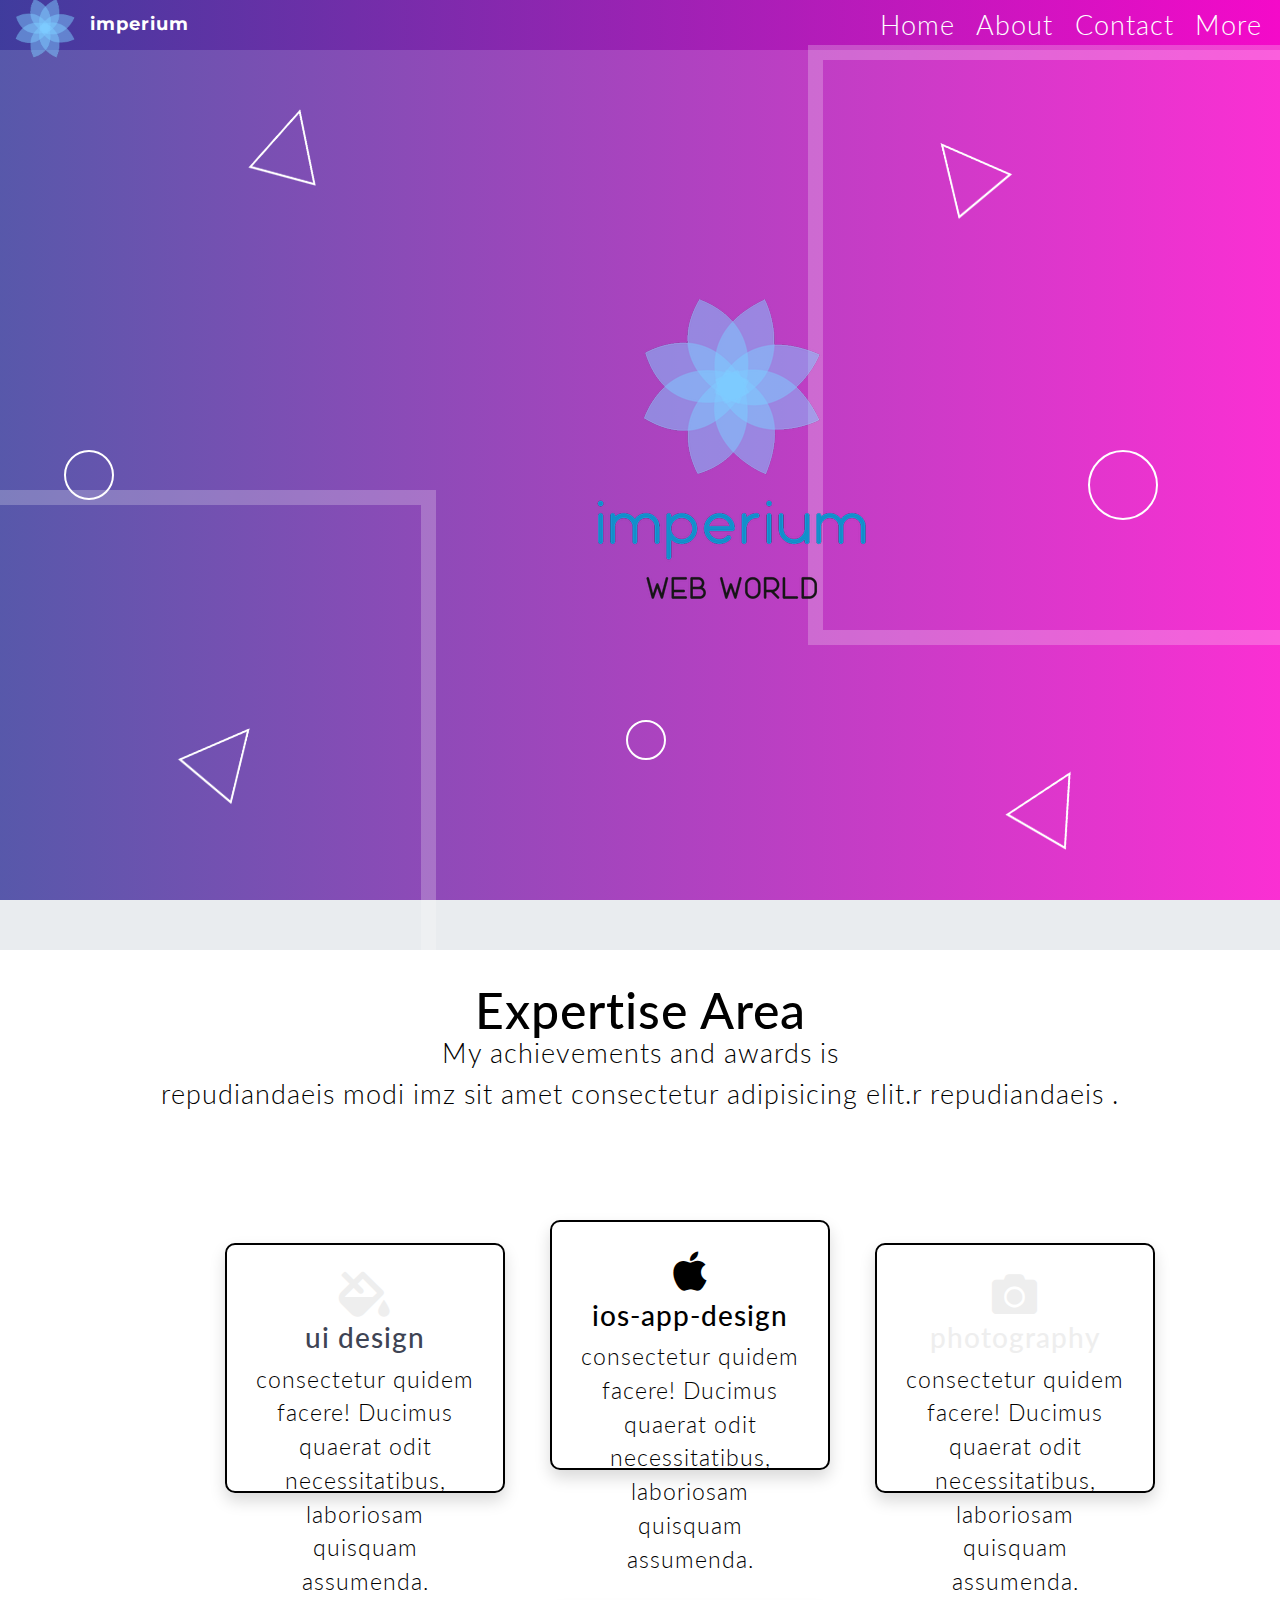
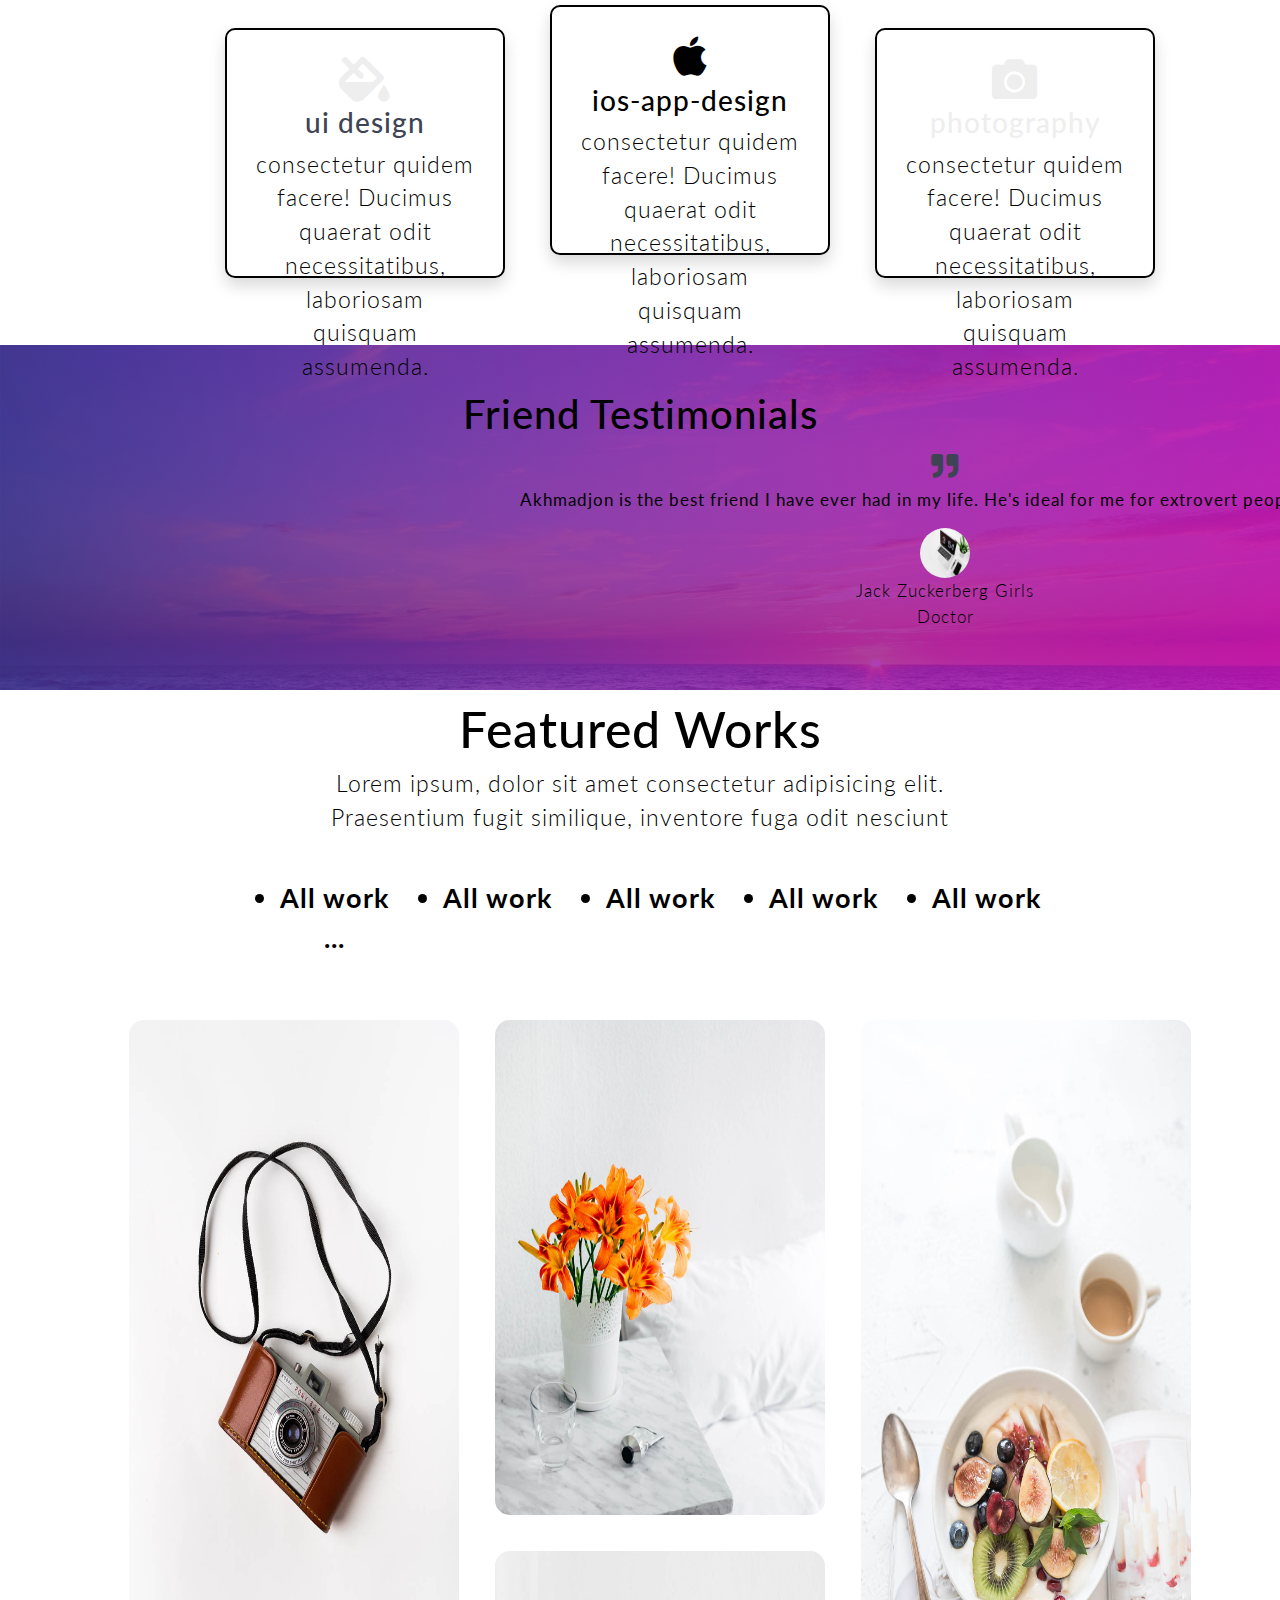
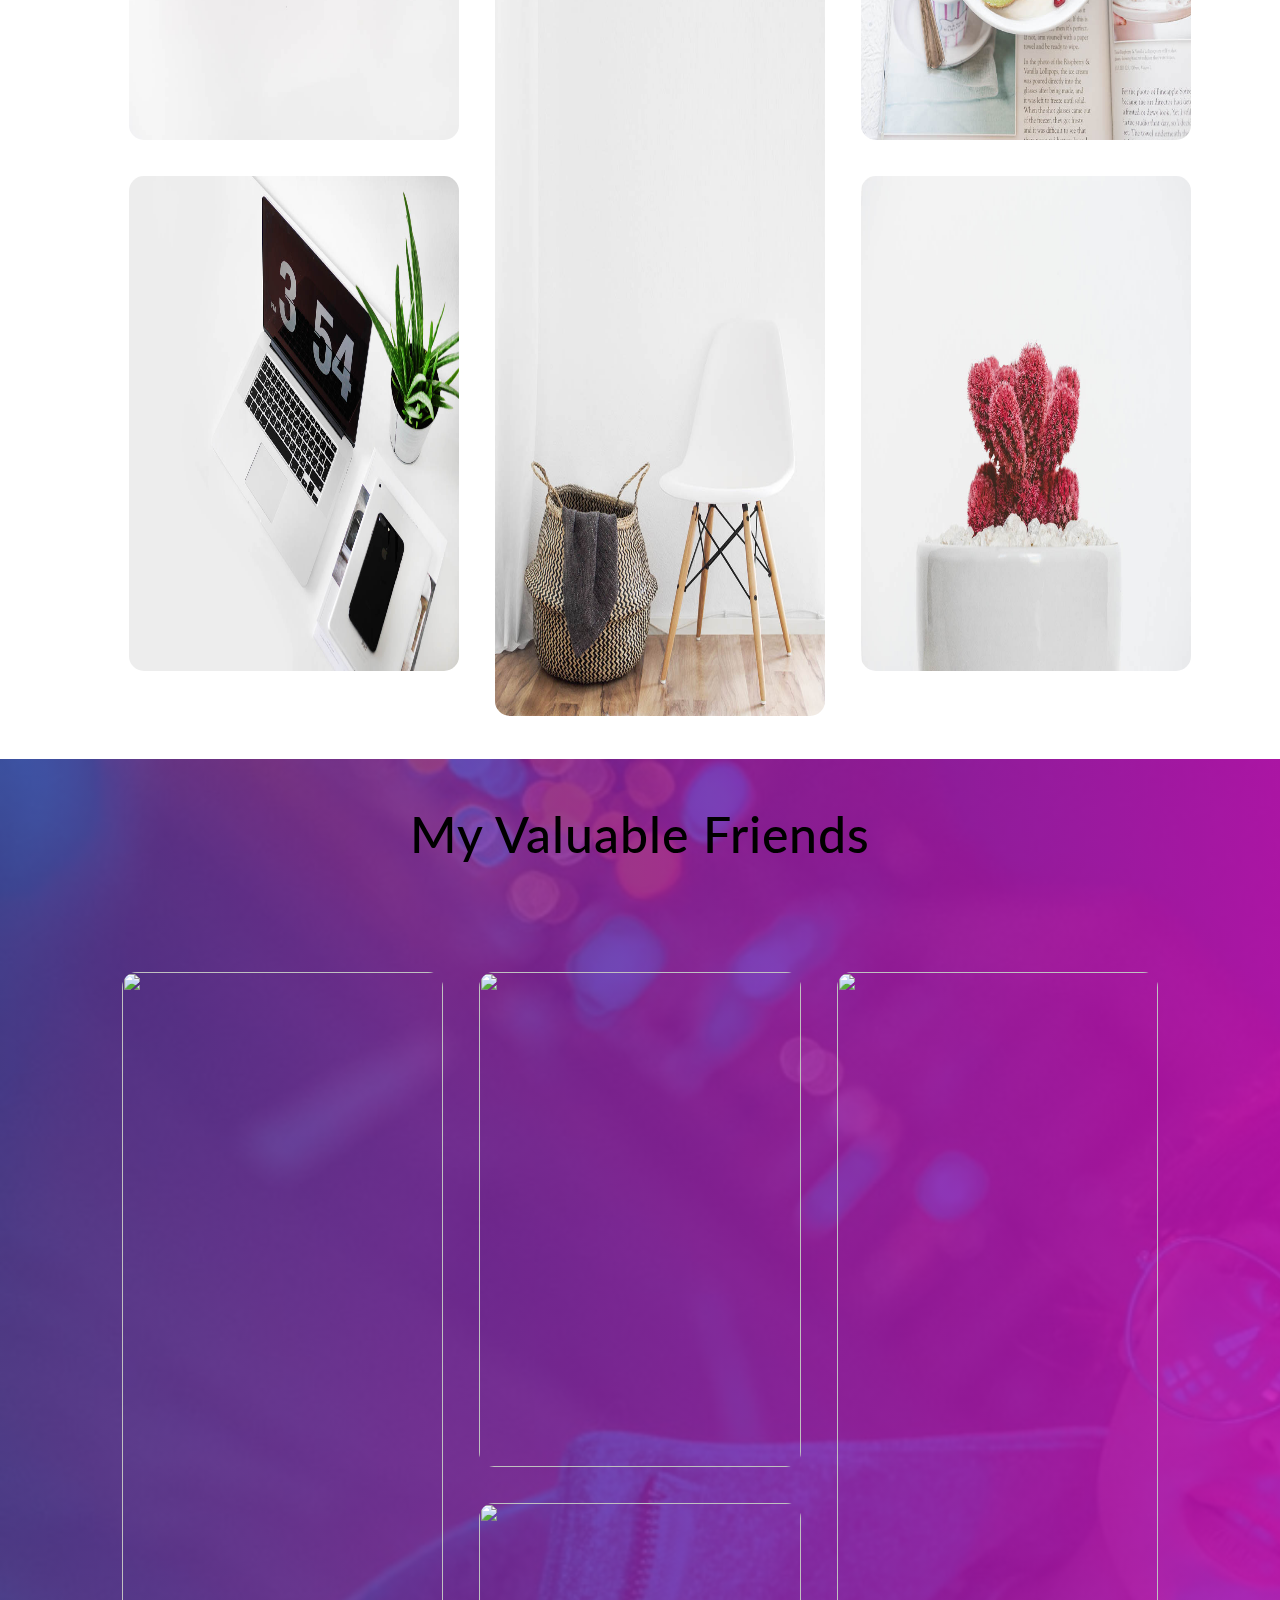
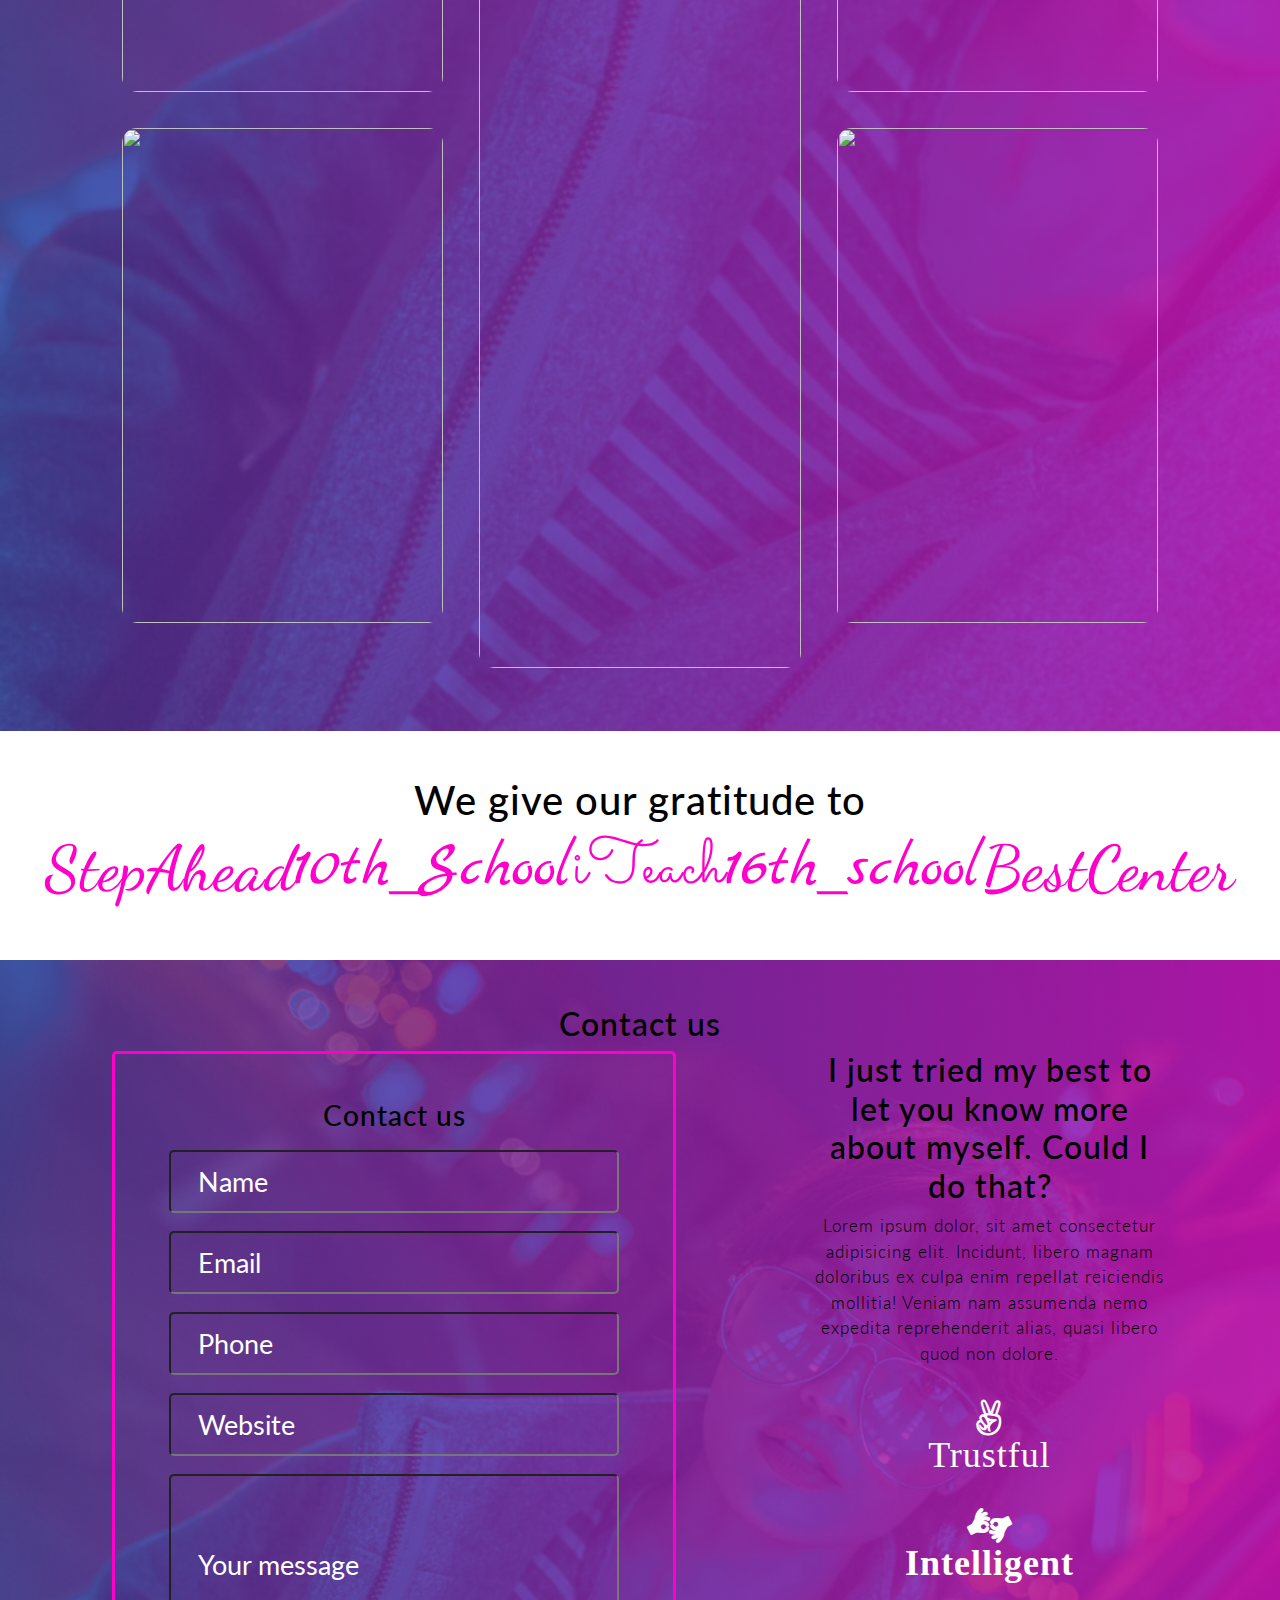
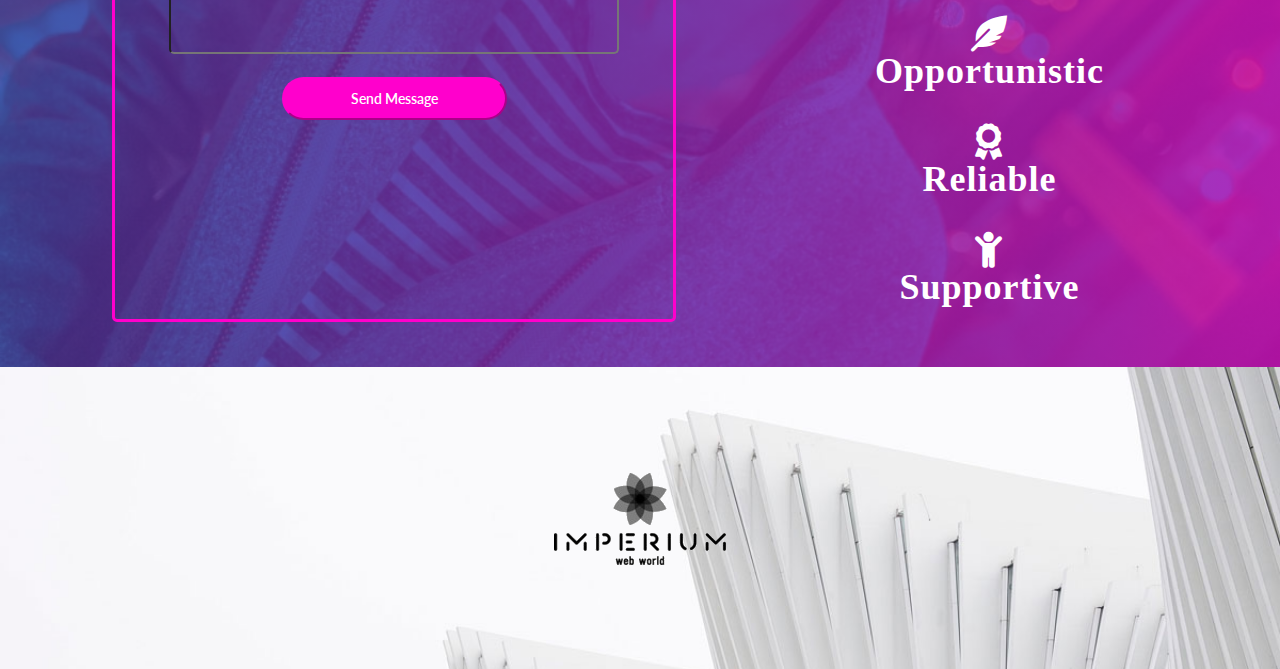
==== commit fb6d9a7c: "I had a free host From github and changed some things" ====
--- a/index.html
+++ b/index.html
@@ -31,9 +31,9 @@
                </div>
                <div>
                 <a href="#">Home</a>
-                <a href="#">About</a>
-                <a href="#">Contact</a>
-                <a href="#">More</a>
+                <a href="about-part.html">About</a>
+                <a href="services.html">Contact</a>
+                <a href="news.html">More</a>
                </div>
 
             </nav>
@@ -173,37 +173,37 @@
             <div id="img-div" class="img-div">
                 <img class="image" src="img/photo-1.jpg" alt="">
                 <div class="hover">
-                    <i class="fas fa-feather-alt"><br>Hello</i> <br>
+                    <i class="fas fa-feather-alt"><br>camera</i> <br>
                 </div>
             </div>
             <div id="img-div-2" class="img-div">
                 <img class="image" src="img/photo-6.jpg" alt="">
                 <div class="hover">
-                    <i class="fas fa-feather-alt"><br>Hello</i> <br>
+                    <i class="fas fa-feather-alt"><br>flowers</i> <br>
                 </div>
             </div>
             <div id="img-div" class="img-div">
                 <img class="image" src="img/photo-2.jpg" alt="">
                 <div class="hover">
-                    <i class="fas fa-feather-alt"><br>Hello</i> <br>
+                    <i class="fas fa-feather-alt"><br>food</i> <br>
                 </div>
             </div>
             <div id="img-div-4" class="img-div">
                 <img class="image" src="img/photo-4.jpg" alt="">
                 <div class="hover">
-                    <i class="fas fa-feather-alt"><br>Hello</i> <br>
+                    <i class="fas fa-feather-alt"><br>computer</i> <br>
                 </div>
             </div>
             <div id="img-div-3" class="img-div">
                 <img class="image" src="img/photo-7.jpg" alt="">
                 <div class="hover">
-                    <i class="fas fa-feather-alt"><br>Hello</i> <br>
+                    <i class="fas fa-feather-alt"><br>chair</i> <br>
                 </div>
             </div>
             <div id="img-div-4" class="img-div">
                 <img class="image" src="img/photo-9.jpg" alt="">
                 <div class="hover">
-                    <i class="fas fa-feather-alt"><br>Hello</i> <br>
+                    <i class="fas fa-feather-alt"><br>flowers</i> <br>
                 </div>
             </div>
             
@@ -226,38 +226,38 @@
         <div id="val-friends-img">
             <div id="img-div" class="img-div">
                 <img class="image" src="https://cdn.pixabay.com/photo/2015/06/22/08/38/children-817368__340.jpg" alt="">
-                <div class="hover">
-                    <i class="fas fa-feather-alt"><br>Hello</i> <br>
+                <div class="hover-black">
+                    <i class="fas fa-feather-alt"><br>twins</i> <br>
                 </div>
             </div>
             <div id="img-div-2" class="small img-div">
                 <img class="image" src="https://cdn.pixabay.com/photo/2017/12/27/14/02/friends-3042751__340.jpg" alt="">
-                <div class="hover">
-                    <i class="fas fa-feather-alt"><br>Hello</i> <br>
+                <div class="hover-black">
+                    <i class="fas fa-feather-alt"><br>girl&dog</i> <br>
                 </div>
             </div>
             <div id="img-div" class="img-div">
                 <img class="image" src="https://cdn.pixabay.com/photo/2015/06/22/08/37/children-817365__340.jpg" alt="">
-                <div class="hover">
-                    <i class="fas fa-feather-alt"><br>Hello</i> <br>
+                <div class="hover-black">
+                    <i class="fas fa-feather-alt"><br>boy&girl</i> <br>
                 </div>
             </div>
             <div id="img-div-4" class="small img-div">
                 <img class="image" src="https://cdn.pixabay.com/photo/2015/02/17/22/09/youth-640094__340.jpg" alt="">
-                <div class="hover">
-                    <i class="fas fa-feather-alt"><br>Hello</i> <br>
+                <div class="hover-black">
+                    <i class="fas fa-feather-alt"><br>siblings</i> <br>
                 </div>
             </div>
             <div id="img-div-3" class="img-div">
                 <img class="image" src="https://cdn.pixabay.com/photo/2017/12/11/15/34/lion-3012515__340.jpg" alt="">
-                <div class="hover">
-                    <i class="fas fa-feather-alt"><br>Hello</i> <br>
+                <div class="hover-black">
+                    <i class="fas fa-feather-alt"><br>tiger&baby</i> <br>
                 </div>
             </div>
             <div id="img-div-4" class="small img-div">
                 <img class="image" src="https://cdn.pixabay.com/photo/2015/07/10/17/22/children-839789__340.jpg" alt="">
-                <div class="hover">
-                    <i class="fas fa-feather-alt"><br>Hello</i> <br>
+                <div class="hover-black">
+                    <i class="fas fa-feather-alt"><br>friends</i> <br>
                 </div>
             </div>
         </div>
--- a/css/style.css
+++ b/css/style.css
@@ -596,8 +596,13 @@
   }
 }
 @keyframes carousel {
-  from {
+  0% {
     transform: translate3d(0);
+    transition: all 10s ease 0s;
+  }
+  100% {
+    transform: translate3d(-1300px, 0px, 0px);
+    transition: all 10s ease 0s;
   }
   to {
     transform: translate3d(-1300px, 0px, 0px);
--- a/css/extra-files.css
+++ b/css/extra-files.css
@@ -8,7 +8,7 @@
     color: #000;
 }
 #about-me p, h3,h1,h2 {
-    color: black;
+    color: #fff;
 }
 #about-info {
     display: flex;
@@ -69,7 +69,7 @@
     border-radius: 10px;
 }
 .progress-value {
-    background:var(--black-color);
+   background: var(--primary-color-range);
     height: 10px;
     border-radius: 10px;
 }
--- a/css/style-old.css
+++ b/css/style-old.css
@@ -12,6 +12,7 @@
     --white-color: #eee;
     --extra-color:linear-gradient(to right,rgba(43, 226, 48, 0.7),rgba(33, 150, 243, 0.6));
     --pink-color:#ff00cc;
+    --primary-color-range:linear-gradient(to right, rgba(75, 52, 150, 0.79),rgba(196, 17, 180, 0.87));
 }
 
 body {
@@ -201,14 +202,14 @@
 }
 
 .display-top {
-    animation: 1s fadeInFromTop cubic-bezier(0.785, 0.135, 0.15, 0.86) 1s forwards;
-    animation-delay: .8s;
+    animation: 1.3sas fadeInFromTop cubic-bezier(0.785, 0.135, 0.15, 0.86) forwards;
+    /* animation-delay: .8s; */
 }
 .display-left {
     animation: 1s fade-in-left cubic-bezier(0.785, 0.135, 0.15, 0.86) 1s forwards;
     animation-delay: .8s;
 }
-.display-bottom {
+/* .display-bottom { */
     animation: 1s fadeInFromBottom cubic-bezier(0.785, 0.135, 0.15, 0.86) 1s forwards;
     animation-delay: 4s;
 }
@@ -222,7 +223,7 @@
 
 .mb-4 {
     margin-left: 20%;
-    margin-top: 15vh;
+    margin-top: -7vh;
     /* margin: auto; */
 }
 .logo {
@@ -346,20 +347,21 @@
 .buttons {
     height: 6vh;
     width: 15vh;
-    border: 3px solid black;
+    /* border: 3px solid black; */
+    background: var(--primary-color-range);
     color: black;
     border-radius: 3px;
     font-size: 2.5vh;
-    background-color: transparent;
+    
 }  
 #about-btn {
     height: 6vh;
     width: 15vh;
-    border: 3px solid black;
-    color: red;
+    /* border: 3px solid black; */
+    background: var(--primary-color-range);
+    color: #fff;
     border-radius: 3px;
     font-size: 2.5vh;
-    background-color: transparent;
 }
 #btn1 {
     background: linear-gradient(to right,rgba(43, 226, 48, 0.7),rgba(33, 150, 243, 0.6)),url(https://image.freepik.com/free-vector/_23-2148273610.jpg);
@@ -378,6 +380,10 @@
 
 
 /*    ---------------------------------Testimonials ---------------------------------------------------------- */
+/*    ---------------------------------Testimonials ---------------------------------------------------------- */
+/*    ---------------------------------Testimonials ---------------------------------------------------------- */
+/*    ---------------------------------Testimonials ---------------------------------------------------------- */
+
 
 
 #testimonials {
@@ -437,13 +443,19 @@
     animation: 0.5s fade-up-img cubic-bezier(0.785, 0.135, 0.15, 0.86)  forwards;
 
 }
+.hover-black {
+    display: none;
+    transition: 0.8s;
+    animation: 0.5s fade-up-img cubic-bezier(0.785, 0.135, 0.15, 0.86)  forwards;
+
+}
 .img-div:hover .hover{
     text-align: center;
     align-items: center;
     display: flex;
     justify-content: center;
     position: absolute;
-    background-color: #ffffffa3;
+    background-color: #ffffffba;
     width: 100%;
     height: 100%;
     top: 0;
@@ -452,6 +464,21 @@
     left: 0;
     border-radius: 15px;
 }
+.img-div:hover .hover-black{
+    text-align: center;
+    align-items: center;
+    display: flex;
+    justify-content: center;
+    position: absolute;
+    background: linear-gradient(to right, rgba(75, 52, 150, 0.79),rgba(196, 17, 180, 0.87));
+    width: 100%;
+    height: 100%;
+    top: 0;
+    right: 0;
+    bottom: 0;
+    left: 0;
+    border-radius: 15px;
+}
 .img-div:hover .hover i {
     
     align-items: center;
@@ -460,6 +487,15 @@
     animation: 0.5s fadeInFromTop cubic-bezier(0.785, 0.135, 0.15, 0.86)  forwards;
     /* animation-delay: .8s; */
 }
+.img-div:hover .hover-black i {
+    
+    align-items: center;
+    color: black;
+    font-size: 5vh;
+    animation: 0.5s fadeInFromTop cubic-bezier(0.785, 0.135, 0.15, 0.86)  forwards;
+    /* animation-delay: .8s; */
+}
+
 .img-div {
     position: relative;
   
@@ -668,8 +704,9 @@
     border-radius: 5px;
     background-color: transparent;
     padding-left: 3vh;
-
-
+}
+.input::placeholder {
+    color: red;
 }
 .input:hover {
     border: 2px  #ff00cc solid;
